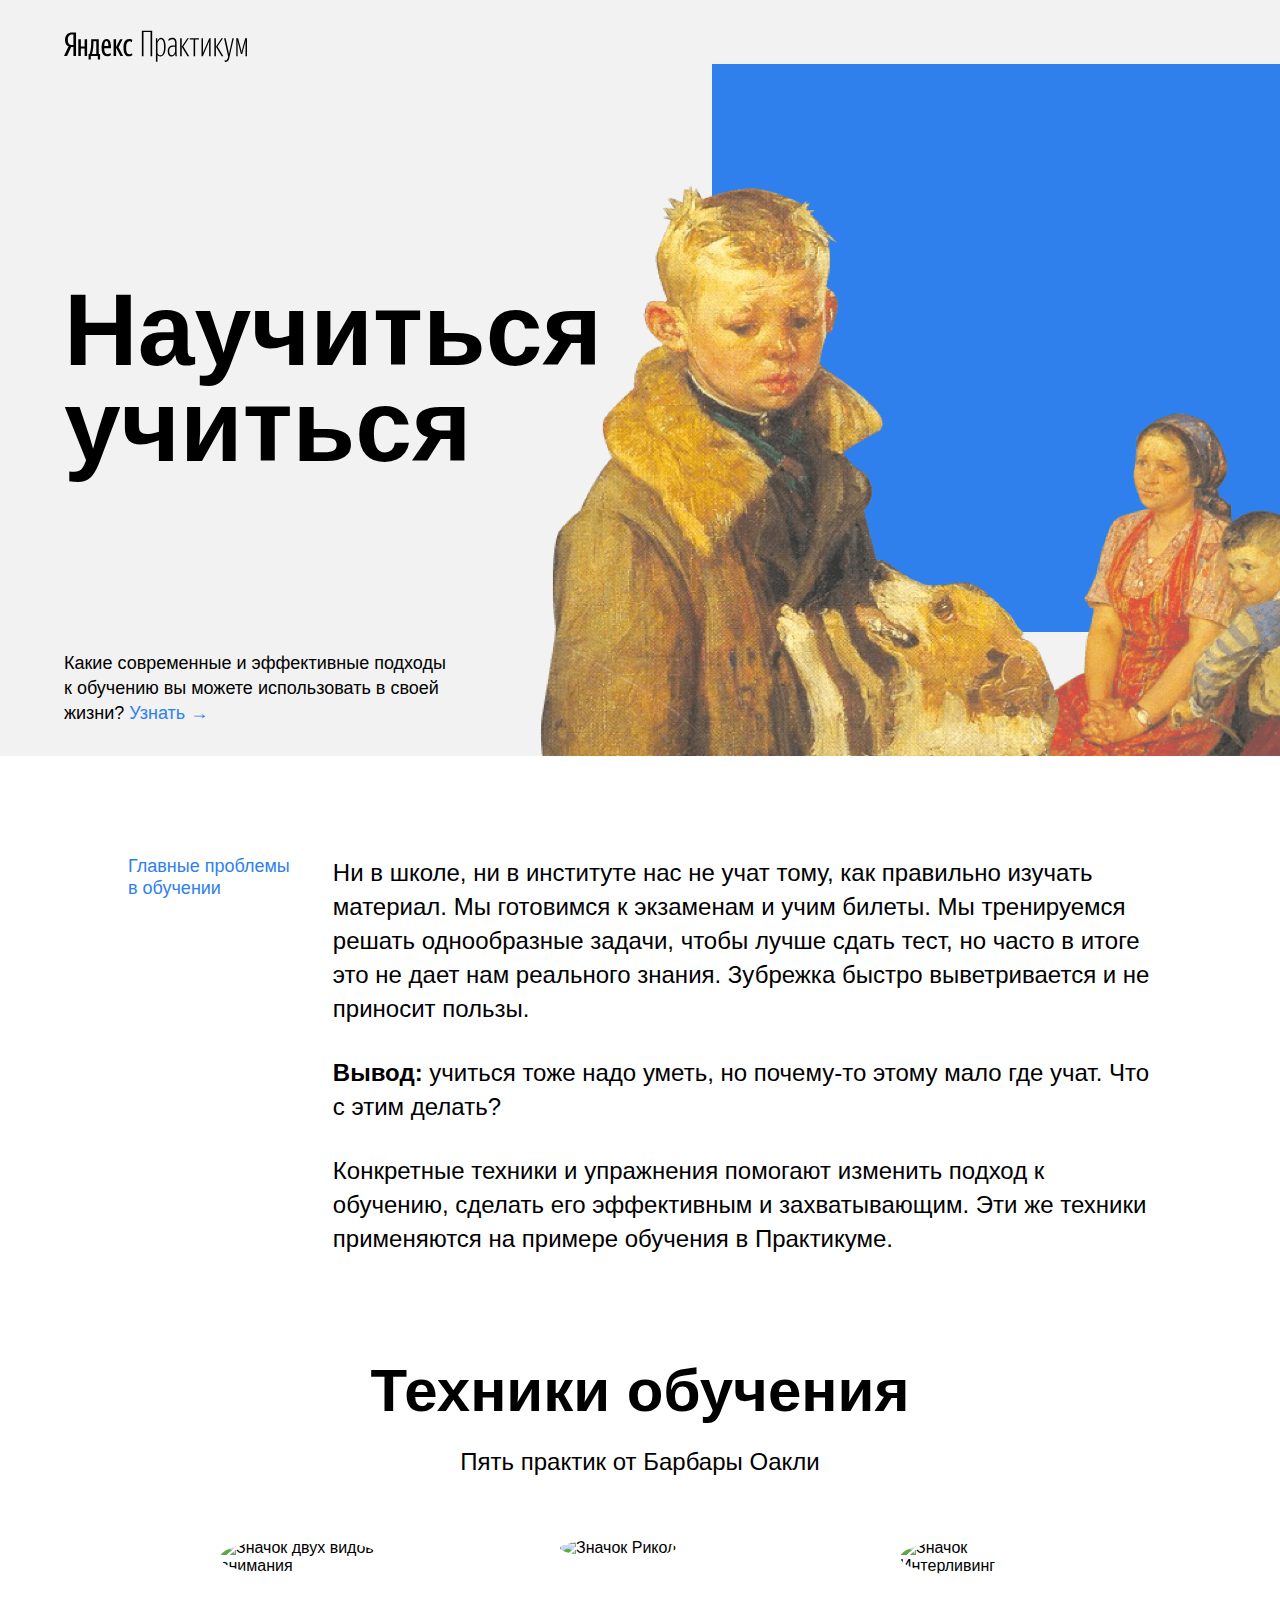
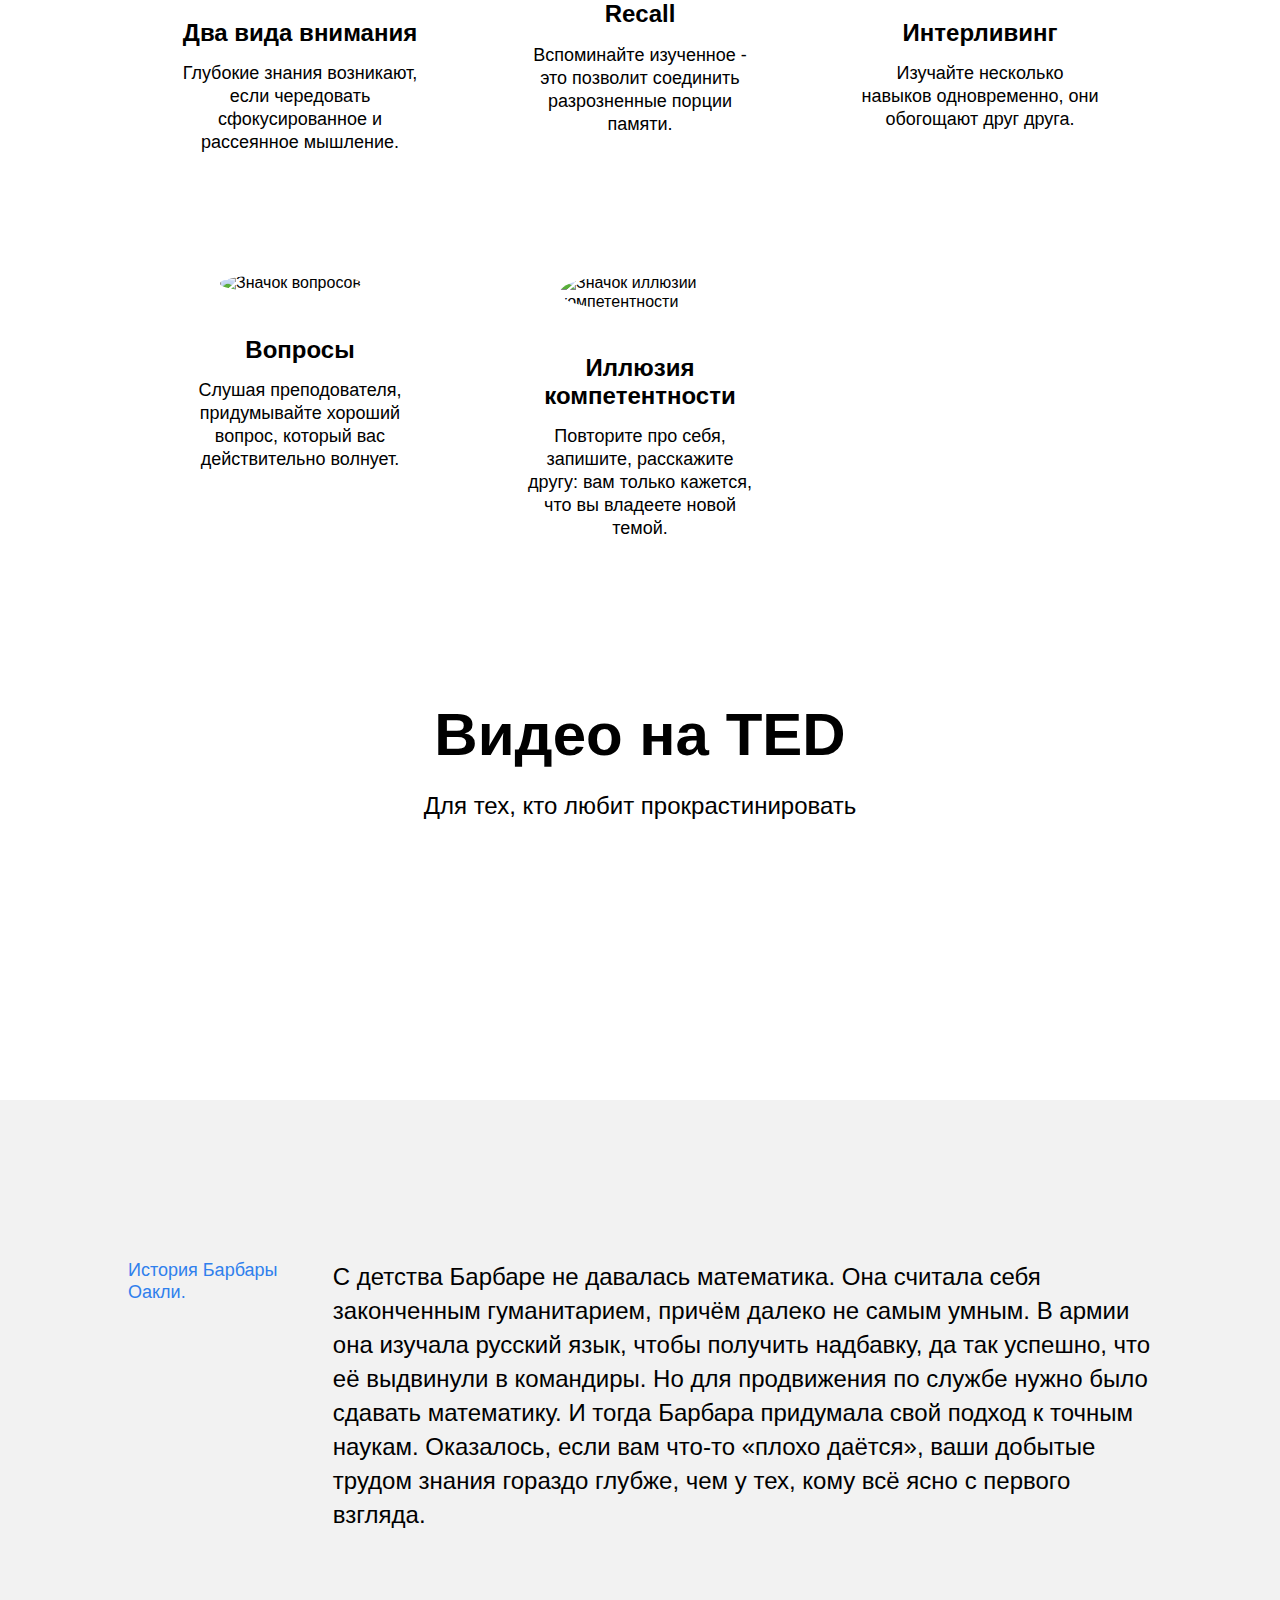
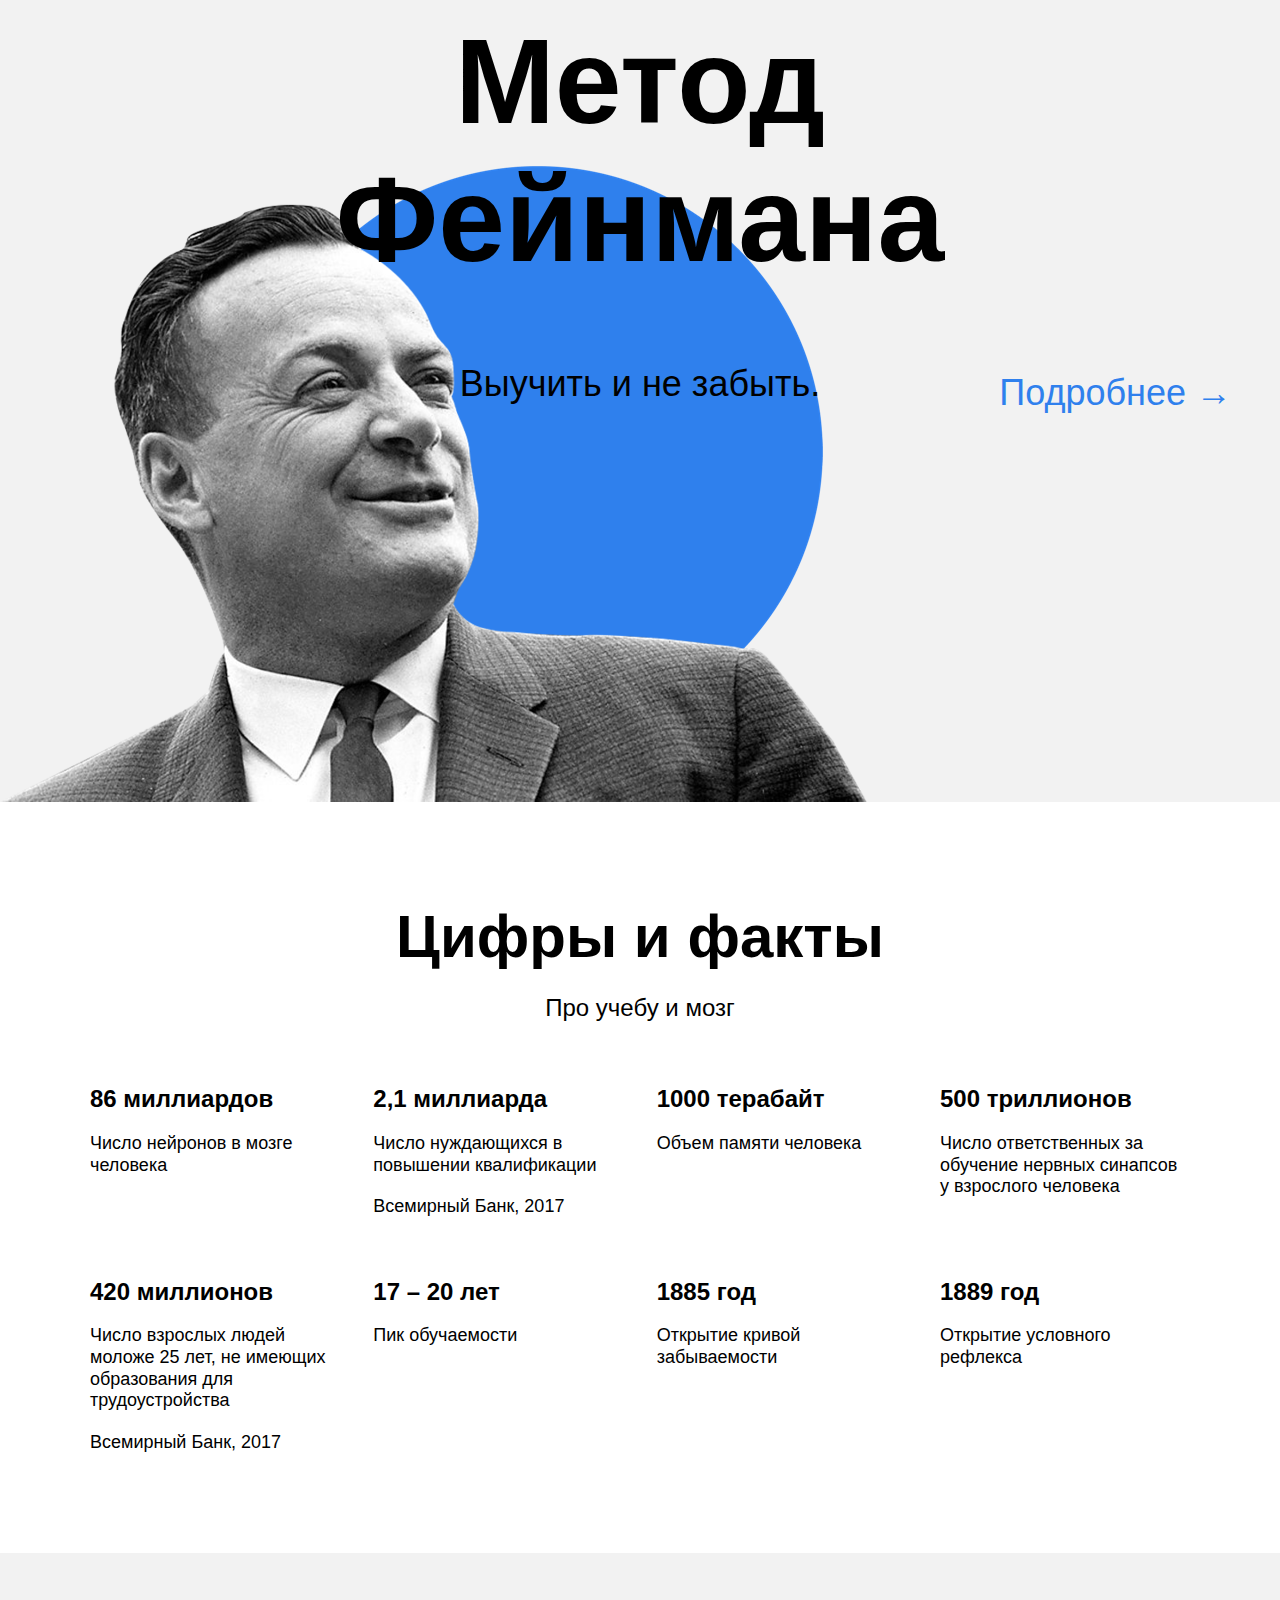
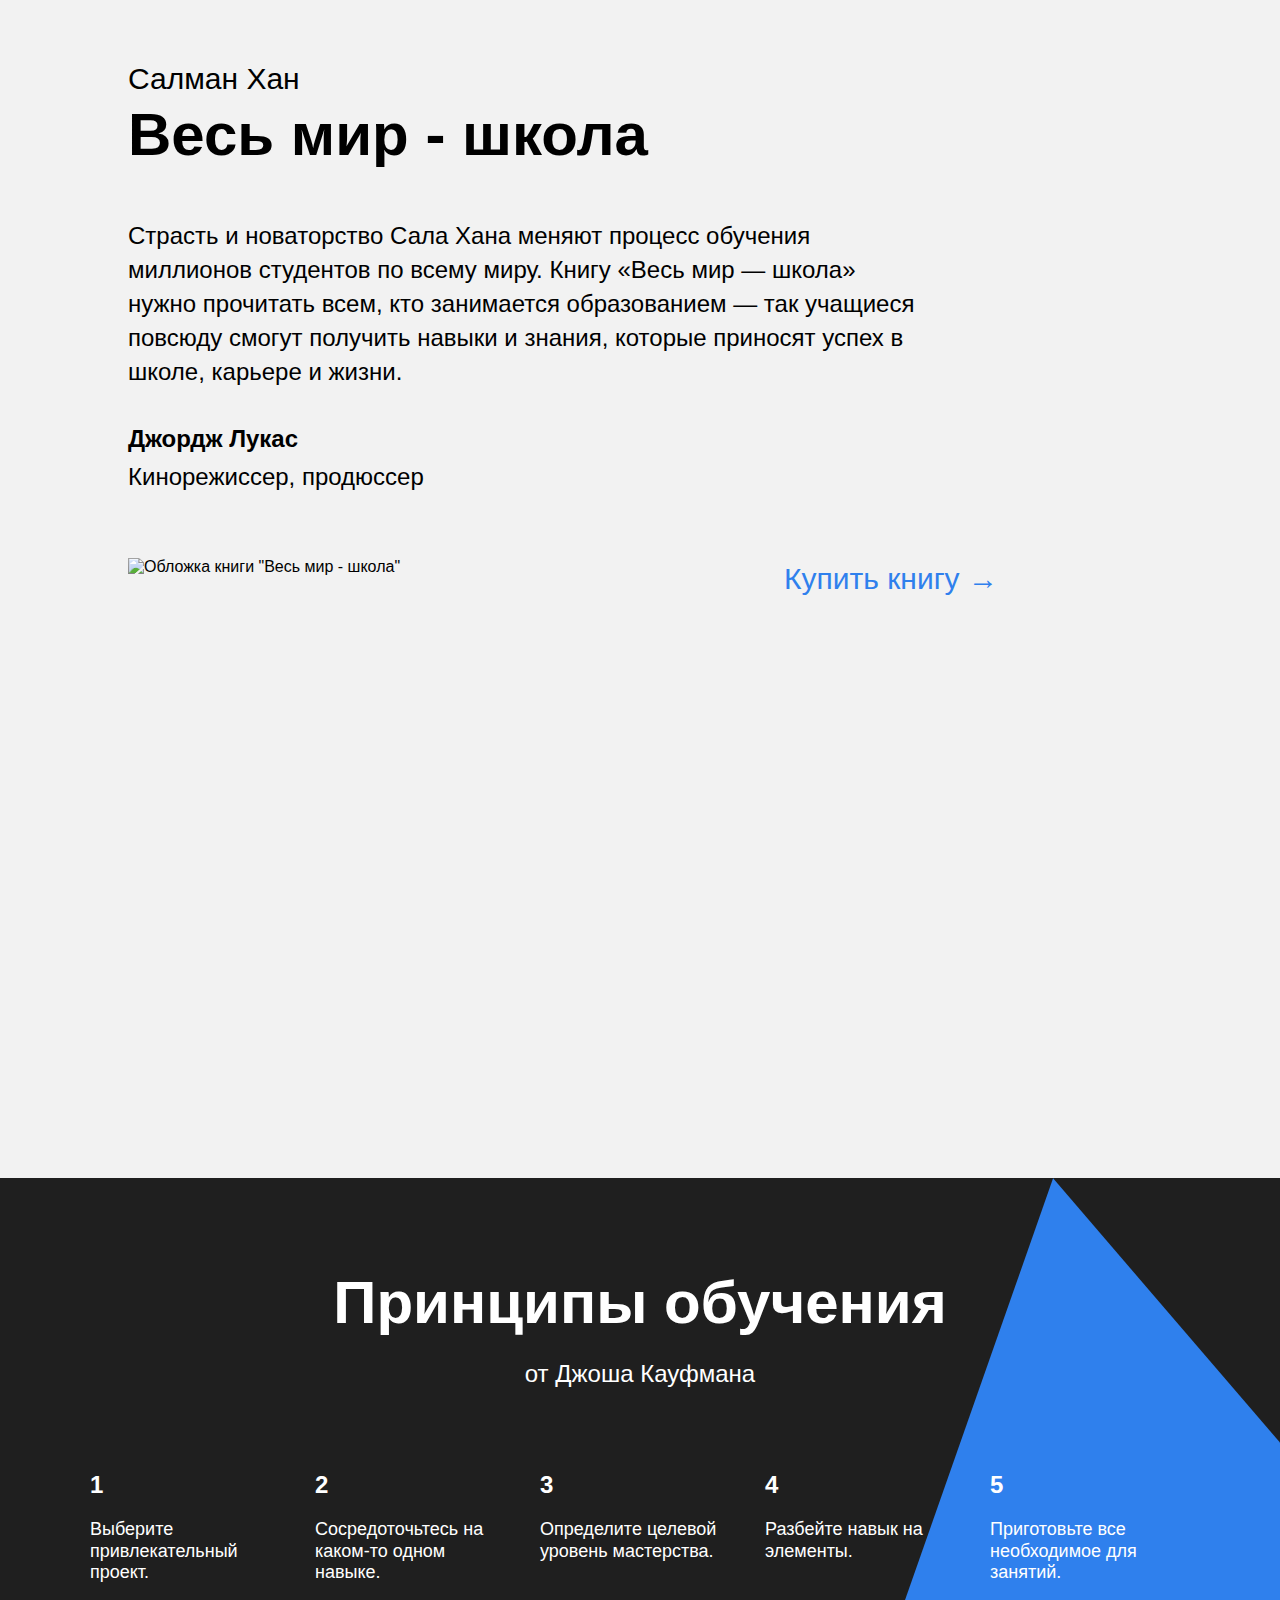
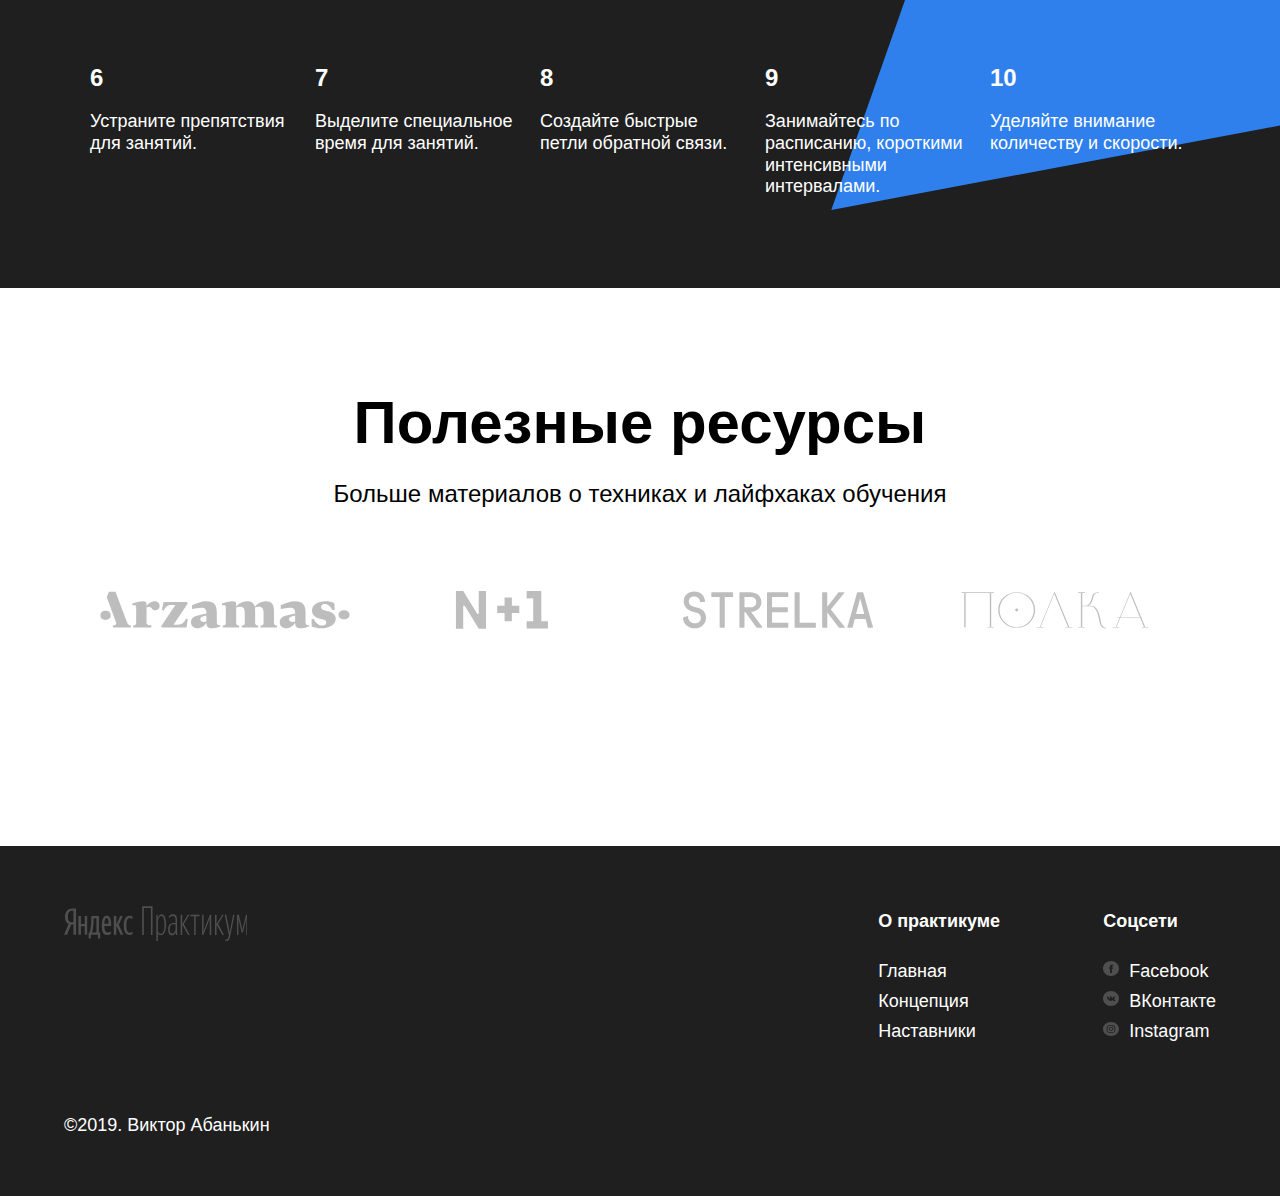
==== index.html @ b8dade81 "1st commit" ====
<!DOCTYPE html>
<html lang="ru">

<head>
  <meta charset="UTF-8">
  <meta name="viewport" content="width=device-width, initial-scale=1.0">
  <title>Научиться учиться</title>
  <link rel="stylesheet" href="./pages/index.css">
</head>

<body>
  <div class="page">
    <header class="header">
      <a class='logo logo_place_header' href='#'></a>
      <h1 class='header__title'>Научиться учиться</h1>
      <p class="header__subtitle">Какие современные и эффективные подходы к обучению вы можете использовать в своей
        жизни?
        <a href='#' class='header__link'>Узнать &rarr;</a>
      </p>
      <img src="./images/header-image.png" alt='Фрагмент картины "Опять двойка"' class='header__main-illustration'>
      <div class='header__square-pic rotation'></div>
    </header>
    <main class='content'>
      <section class='description'>
        <article class='two-columns'>
          <h2 class='two-columns__brief'>Главные проблемы в обучении</h2>
          <div class='two-columns__main-text'>
            <p class='two-columns__paragraph'>Ни в школе, ни в институте нас не учат тому, как правильно изучать
              материал. Мы готовимся к экзаменам и учим билеты. Мы тренируемся решать однообразные задачи, чтобы лучше
              сдать тест, но часто в итоге это не дает нам реального знания. Зубрежка быстро выветривается и не приносит
              пользы.</p>
            <p class='two-columns__paragraph'><span class='two-columns__span-accent'>Вывод:</span> учиться тоже надо
              уметь, но почему-то этому мало где учат. Что с этим делать?</p>
            <p class='two-columns__paragraph'>Конкретные техники и упражнения помогают изменить подход к обучению,
              сделать его эффективным и захватывающим. Эти же техники применяются на примере обучения в Практикуме.</p>
          </div>
        </article>
      </section>
      <section class='techniques'>
        <h2 class='section-title'>Техники обучения</h2>
        <p class='section-subtitle'>Пять практик от Барбары Оакли</p>
        <ul class='cards'>
          <li class='cards_item'>
            <img class='cards_image' alt='Значок двух видов внимания'
              src='../how-to-learn-extended/sprint-2-sources/images_sprint-2/cards-attention.png'>
            <h3 class='cards_title'>Два вида внимания</h3>
            <p class='cards_description'>Глубокие знания возникают, если чередовать сфокусированное и рассеянное
              мышление.</p>
          </li>
          <li class='cards_item'>
            <img class='cards_image' alt='Значок Рикол'
              src='../how-to-learn-extended/sprint-2-sources/images_sprint-2/cards-recall.png'>
            <h3 class='cards_title'>Recall</h3>
            <p class='cards_description'>Вспоминайте изученное - это позволит соединить разрозненные порции памяти.</p>
          </li>
          <li class='cards_item'>
            <img class='cards_image' alt='Значок Интерливинг'
              src='../how-to-learn-extended/sprint-2-sources/images_sprint-2/cards-interliving.png'>
            <h3 class='cards_title'>Интерливинг</h3>
            <p class='cards_description'>Изучайте несколько навыков одновременно, они обогощают друг друга.</p>
          </li>
          <li class='cards_item'>
            <img class='cards_image' alt='Значок вопросов'
              src='../how-to-learn-extended/sprint-2-sources/images_sprint-2/cards-question.png'>
            <h3 class='cards_title'>Вопросы</h3>
            <p class='cards_description'>Слушая преподователя, придумывайте хороший вопрос, который вас действительно
              волнует.</p>
          </li>
          <li class='cards_item'>
            <img class='cards_image' alt='Значок иллюзии компетентности'
              src='../how-to-learn-extended/sprint-2-sources/images_sprint-2/cards-competence.png'>
            <h3 class='cards_title'>Иллюзия компетентности</h3>
            <p class='cards_description'>Повторите про себя, запишите, расскажите другу: вам только кажется, что вы
              владеете новой темой.</p>
          </li>
        </ul>
      </section>
      <section class='video'>
        <h2 class='section-title'>Видео на TED</h2>
        <p class='section-subtitle'>Для тех, кто любит прокрастинировать</p>
        <div class='video_iframes'>
          <div class='video_iframe'>
            <iframe id="ytplayer" type="text/html" width="515" height="316"
              src="https://www.youtube.com/embed/arj7oStGLkU" frameborder="0" allowfullscreen></iframe>
          </div>
          <div class='video_iframe'>
            <iframe id="ytplayer" type="text/html" width="515" height="316"
              src="https://www.youtube.com/embed/5MgBikgcWnY" frameborder="0" allowfullscreen></iframe>
          </div>
        </div>
      </section>
      <section class='oakley'>
        <article class='two-columns'>
          <h2 class='two-columns__brief'>История Барбары Оакли.</h2>
          <div class='two-columns__main-text'>
            <p class='two-columns__paragraph'>С детства Барбаре не давалась математика. Она считала себя законченным
              гуманитарием, причём далеко не самым умным. В армии она изучала русский язык, чтобы получить надбавку, да
              так успешно, что её выдвинули в командиры. Но для продвижения по службе нужно было сдавать математику. И
              тогда Барбара придумала свой подход к точным наукам. Оказалось, если вам что-то «плохо даётся», ваши
              добытые трудом знания гораздо глубже, чем у тех, кому всё ясно с первого взгляда.</p>
          </div>
        </article>
      </section>
      <section class="feynman">
        <h2 class='feynman__title'>Метод Фейнмана</h2>
        <p class='feynman__subtitle'>Выучить и не забыть.</p>
        <a href='#' class='feynman__link'>Подробнее &rarr;</a>
        <img src="./images/feynman.png" alt='Фотография Ричарда Фейнмана' class='feynman__image'>
      </section>
      <section class="digits">
        <h2 class='section-title'>Цифры и факты</h2>
        <p class='section-subtitle'>Про учебу и мозг</p>
        <ul class='table'>
          <li class='table__cell'>
            <h3 class='table__heading'>86 миллиардов</h3>
            <p class='table__text'>Число нейронов в мозге человека</p>
          </li>
          <li class='table__cell'>
            <h3 class='table__heading'>2,1 миллиарда</h3>
            <p class='table__text'>Число нуждающихся в повышении квалификации</p>
            <p class='table__text'>Всемирный Банк, 2017</p>
          </li>
          <li class='table__cell'>
            <h3 class='table__heading'>1000 терабайт</h3>
            <p class='table__text'>Объем памяти человека</p>
          </li>
          <li class='table__cell'>
            <h3 class='table__heading'>500 триллионов</h3>
            <p class='table__text'>Число ответственных за обучение нервных синапсов у взрослого человека</p>
          </li>
          <li class='table__cell'>
            <h3 class='table__heading'>420 миллионов</h3>
            <p class='table__text'>Число взрослых людей моложе 25 лет, не имеющих образования для трудоустройства</p>
            <p class='table__text'>Всемирный Банк, 2017</p>
          </li>
          <li class='table__cell'>
            <h3 class='table__heading'>17 &ndash; 20 лет</h3>
            <p class='table__text'>Пик обучаемости</p>
          </li>
          <li class='table__cell'>
            <h3 class='table__heading'>1885 год</h3>
            <p class='table__text'>Открытие кривой забываемости</p>
          </li>
          <li class='table__cell'>
            <h3 class='table__heading'>1889 год</h3>
            <p class='table__text'>Открытие условного рефлекса</p>
          </li>
        </ul>
      </section>
      <section class='khan'>
        <div class='khan_container'>
          <p class='khan_author'>Салман Хан</p>
          <h2 class='khan_title'>Весь мир - школа</h2>
          <p class='khan_quote'>Страсть и новаторство Сала Хана меняют процесс обучения миллионов студентов по всему
            миру. Книгу «Весь мир — школа» нужно прочитать всем, кто занимается образованием — так учащиеся повсюду
            смогут получить навыки и знания, которые приносят успех в школе, карьере и жизни.</p>
          <p class='khan_quote-author'>Джордж Лукас</p>
          <p class='khan_quote-author-subline'>Кинорежиссер, продюссер</p>
          <div class='khan_book-container'>
            <img class="khan_book-pic" alt='Обложка книги "Весь мир - школа"'
              src='../how-to-learn-extended/sprint-2-sources/images_sprint-2/khan-book.jpg'>
            <a href='#' class='khan_buy-link'>Купить книгу &rarr;</a>
          </div>
        </div>
      </section>
      <section class="kaufman">
        <h2 class='section-title section-title_theme_dark'>Принципы обучения</h2>
        <p class='section-subtitle section-subtitle_theme_dark'>от Джоша Кауфмана</p>
        <ol class='table table_theme_dark'>
          <li class='table__cell table__cell_theme_dark'>
            <h3 class='table__heading table__heading_theme_dark'>1</h3>
            <p class='table__text table__text_theme_dark'>Выберите привлекательный проект.</p>
          </li>
          <li class='table__cell table__cell_theme_dark'>
            <h3 class='table__heading table__heading_theme_dark'>2</h3>
            <p class='table__text table__text_theme_dark'>Сосредоточьтесь на каком-то одном навыке.</p>
          </li>
          <li class='table__cell table__cell_theme_dark'>
            <h3 class='table__heading table__heading_theme_dark'>3</h3>
            <p class='table__text table__text_theme_dark'>Определите целевой уровень мастерства.</p>
          </li>
          <li class='table__cell table__cell_theme_dark'>
            <h3 class='table__heading table__heading_theme_dark'>4</h3>
            <p class='table__text table__text_theme_dark'>Разбейте навык на элементы.</p>
          </li>
          <li class='table__cell table__cell_theme_dark'>
            <h3 class='table__heading table__heading_theme_dark'>5</h3>
            <p class='table__text table__text_theme_dark'>Приготовьте все необходимое для занятий.</p>
          </li>
          <li class='table__cell table__cell_theme_dark'>
            <h3 class='table__heading table__heading_theme_dark'>6</h3>
            <p class='table__text table__text_theme_dark'>Устраните препятствия для занятий.</p>
          </li>
          <li class='table__cell table__cell_theme_dark'>
            <h3 class='table__heading table__heading_theme_dark'>7</h3>
            <p class='table__text table__text_theme_dark'>Выделите специальное время для занятий.</p>
          </li>
          <li class='table__cell table__cell_theme_dark'>
            <h3 class='table__heading table__heading_theme_dark'>8</h3>
            <p class='table__text table__text_theme_dark'>Создайте быстрые петли обратной связи.</p>
          </li>
          <li class='table__cell table__cell_theme_dark'>
            <h3 class='table__heading table__heading_theme_dark'>9</h3>
            <p class='table__text table__text_theme_dark'>Занимайтесь по расписанию, короткими интенсивными интервалами.
            </p>
          </li>
          <li class='table__cell table__cell_theme_dark'>
            <h3 class='table__heading table__heading_theme_dark'>10</h3>
            <p class='table__text table__text_theme_dark'>Уделяйте внимание количеству и скорости.</p>
          </li>
        </ol>
        <div class='kaufman__triangle rotation'></div>
      </section>
      <section class='resources'>
        <h2 class='section-title'>Полезные ресурсы</h2>
        <p class='section-subtitle'>Больше материалов о техниках и лайфхаках обучения</p>
        <ul class='resources_logo-zone'>
          <li class='resources_logo'><a class='resources_logo' href='#'><img class='resources_logo'
                src='./sprint-2-sources/images_sprint-2/logo/resources-arzamas.svg' alt='Логотип Арзамас'></a></li>
          <li class='resources_logo'><a class='resources_logo' href='#'><img class='resources_logo'
                src='./sprint-2-sources/images_sprint-2/logo/resources-n1.svg' alt='Логотип N+1'></a></li>
          <li class='resources_logo'><a class='resources_logo' href='#'><img class='resources_logo'
                src='./sprint-2-sources/images_sprint-2/logo/resources-strelka.svg' alt='Логотип Стрелка'></a></li>
          <li class='resources_logo'><a class='resources_logo' href='#'><img class='resources_logo'
                src='./sprint-2-sources/images_sprint-2/logo/resources-polka.svg' alt='Логотип Полка'></a></li>
        </ul>
      </section>
    </main>
    <footer class="footer">
      <div class='footer__columns'>
        <div class='footer__column footer__column_content_copyright'>
          <a href='#' class='logo logo_place_footer'></a>
          <p class='footer__author'>&#169;2019. Виктор Абанькин</p>
        </div>
        <nav class='footer__column footer__column_content_info'>
          <h4 class='footer__column-heading'>О практикуме</h4>
          <ul class='footer__column-links'>
            <li class='footer__list-item'><a class='footer__column-link' href="#">Главная</a></li>
            <li class='footer__list-item'><a class='footer__column-link' href="#">Концепция</a></li>
            <li class='footer__list-item'><a class='footer__column-link' href="#">Наставники</a></li>
          </ul>
        </nav>
        <nav class='footer__column footer__column_content_social'>
          <h4 class='footer__column-heading'>Соцсети</h4>
          <ul class='footer__column-links'>
            <li class='footer__list-item'><a href='#' class='footer__column-link'><img class='footer__social-icon'
                  src="./images/facebook_color_white.svg" alt='Логотип Фейсбук'>Facebook</a></li>
            <li class='footer__list-item'><a href='#' class='footer__column-link'><img class='footer__social-icon'
                  src="./images/vk_color_white.svg" alt='Логотип Вконтакте'>ВКонтакте</a></li>
            <li class='footer__list-item'><a href='#' class='footer__column-link'><img class='footer__social-icon'
                  src="./images/instagram_color_white.svg" alt='Логотип Инстаграм'>Instagram</a></li>
          </ul>
        </nav>
      </div>
    </footer>
  </div>
</body>

</html>
---- pages/index.css ----
@import url(../vendor/normalize.css);
@import url(../blocks/rotation/rotation.css);
@import url(../blocks/cards/cards.css);
@import url(../blocks/cards/_description/cards_description.css);
@import url(../blocks/cards/_image/cards_image.css);
@import url(../blocks/cards/_item/cards_item.css);
@import url(../blocks/cards/_title/cards_title.css);
@import url(../blocks/description/description.css);
@import url(../blocks/digits/digits.css);
@import url(../blocks/feynman/feynman.css);
@import url(../blocks/footer/footer.css);
@import url(../blocks/header/header.css);
@import url(../blocks/kaufman/kaufman.css);
@import url(../blocks/khan/khan.css);
@import url(../blocks/khan/_book-pic/khan_book-pic.css);
@import url(../blocks/khan/_author/khan_author.css);
@import url(../blocks/khan/_book-container/khan_book-container.css);
@import url(../blocks/khan/_buy-link/khan_buy-link.css);
@import url(../blocks/khan/_container/khan_container.css);
@import url(../blocks/khan/_quote-author-subline/khan_quote-author-subline.css);
@import url(../blocks/khan/_quote-author/khan_quote-author.css);
@import url(../blocks/khan/_quote/khan_quote.css);
@import url(../blocks/khan/_title/khan_title.css);
@import url(../blocks/logo/logo.css);
@import url(../blocks/logo/_place/logo_place_footer.css);
@import url(../blocks/logo/_place/logo_place_header.css);
@import url(../blocks/oakley/oakley.css);
@import url(../blocks/page/page.css);
@import url(../blocks/resources/resources.css);
@import url(../blocks/resources/_logo-zone/resources_logo-zone.css);
@import url(../blocks/resources/_logo/resources_logo.css);
@import url(../blocks/section-subtitle/section_subtitle.css);
@import url(../blocks/section-title/section-title.css);
@import url(../blocks/techniques/techniques.css);
@import url(../blocks/two-columns/two-columns.css);
@import url(../blocks/video/video.css);
@import url(../blocks/video/_iframes/video_iframes.css);
@import url(../blocks/video/_iframe/video_iframe.css);

/*a, div, section, p, ol, ul, li, h1, h2, h3, h4{
  border: 1px solid red;
}*/
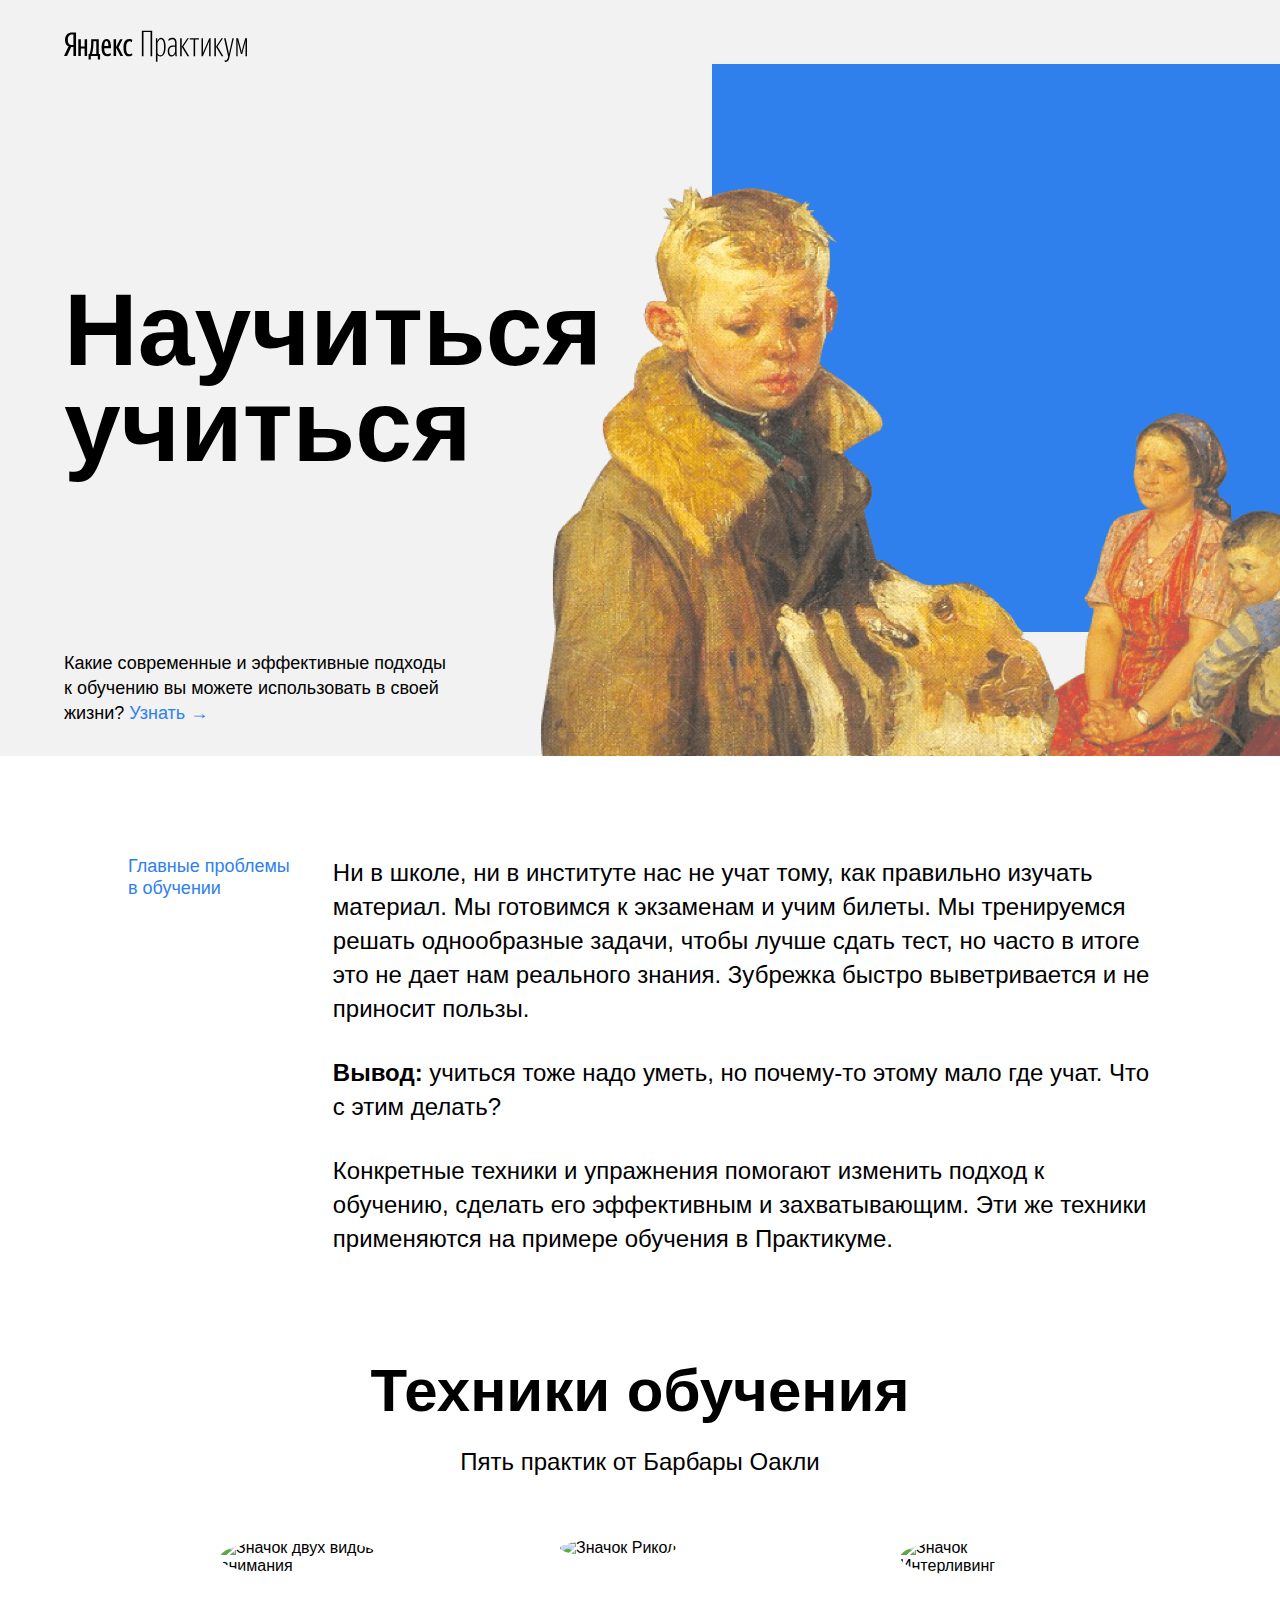
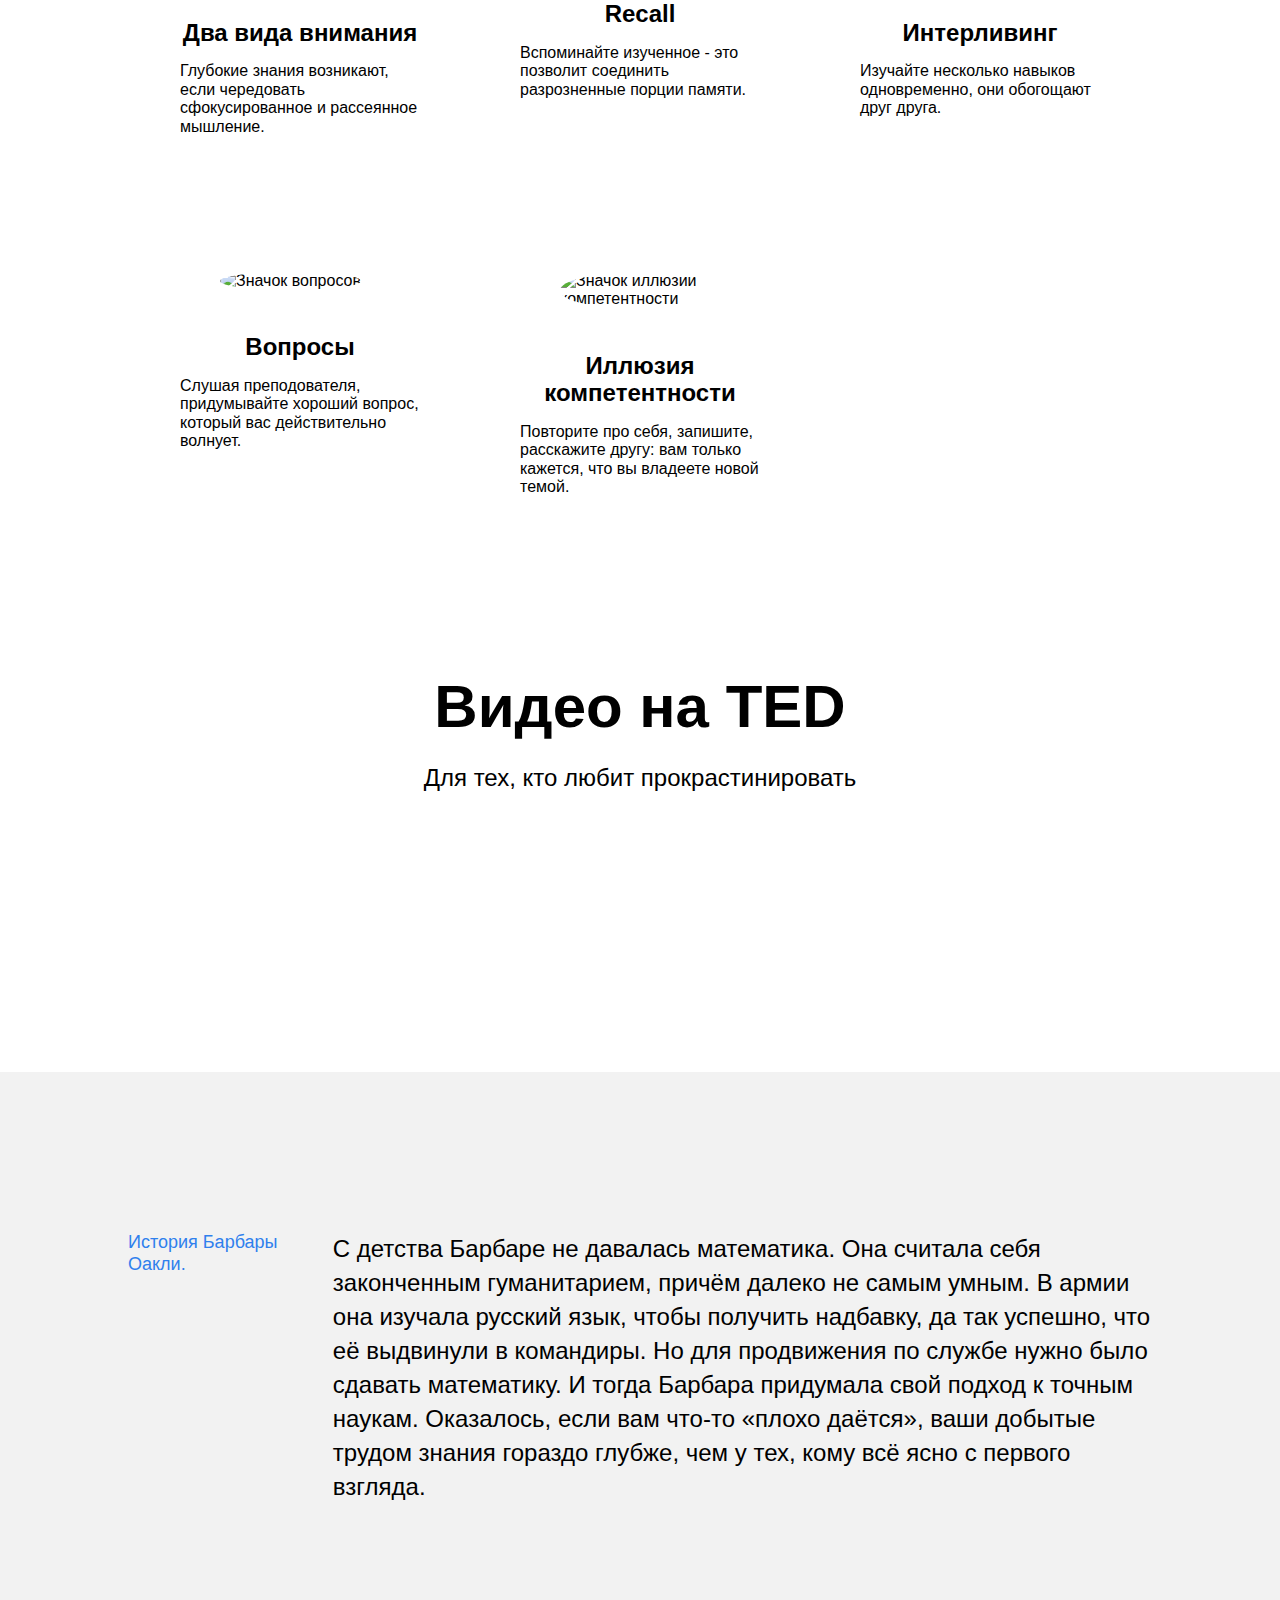
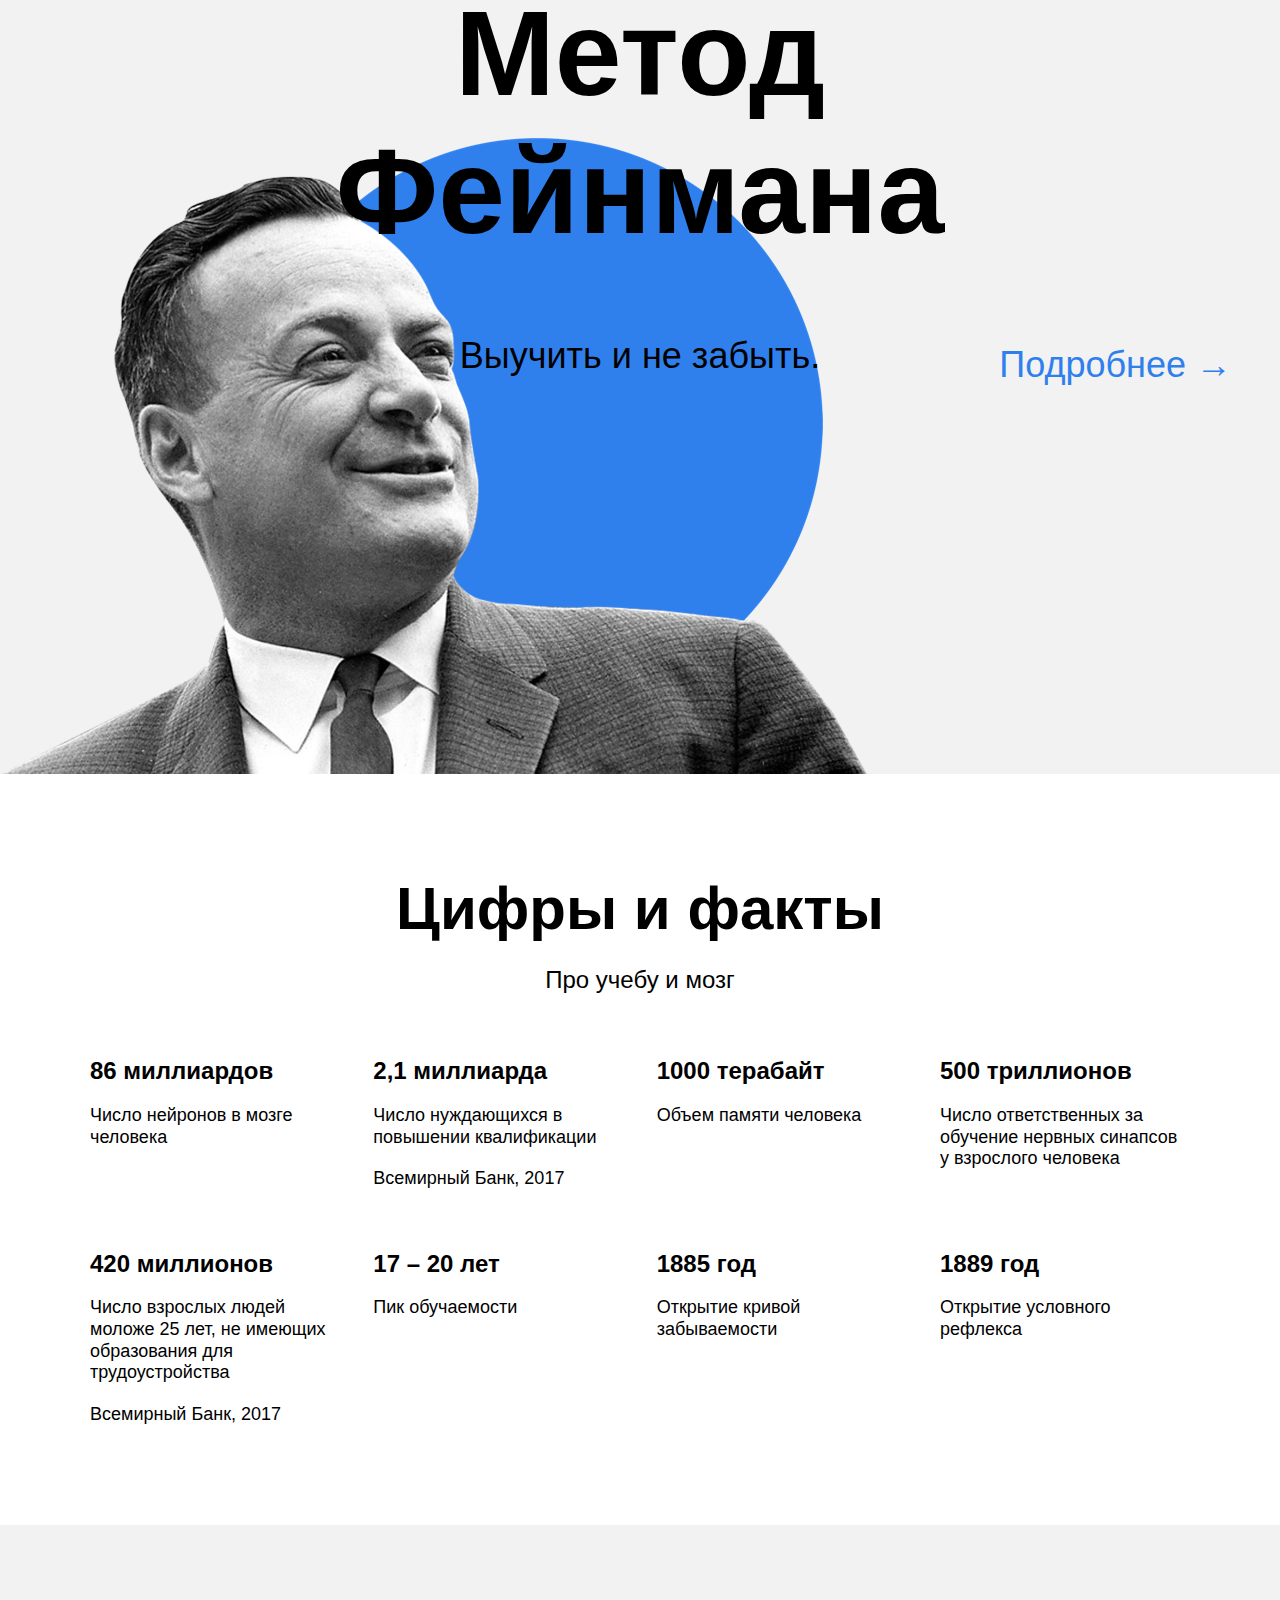
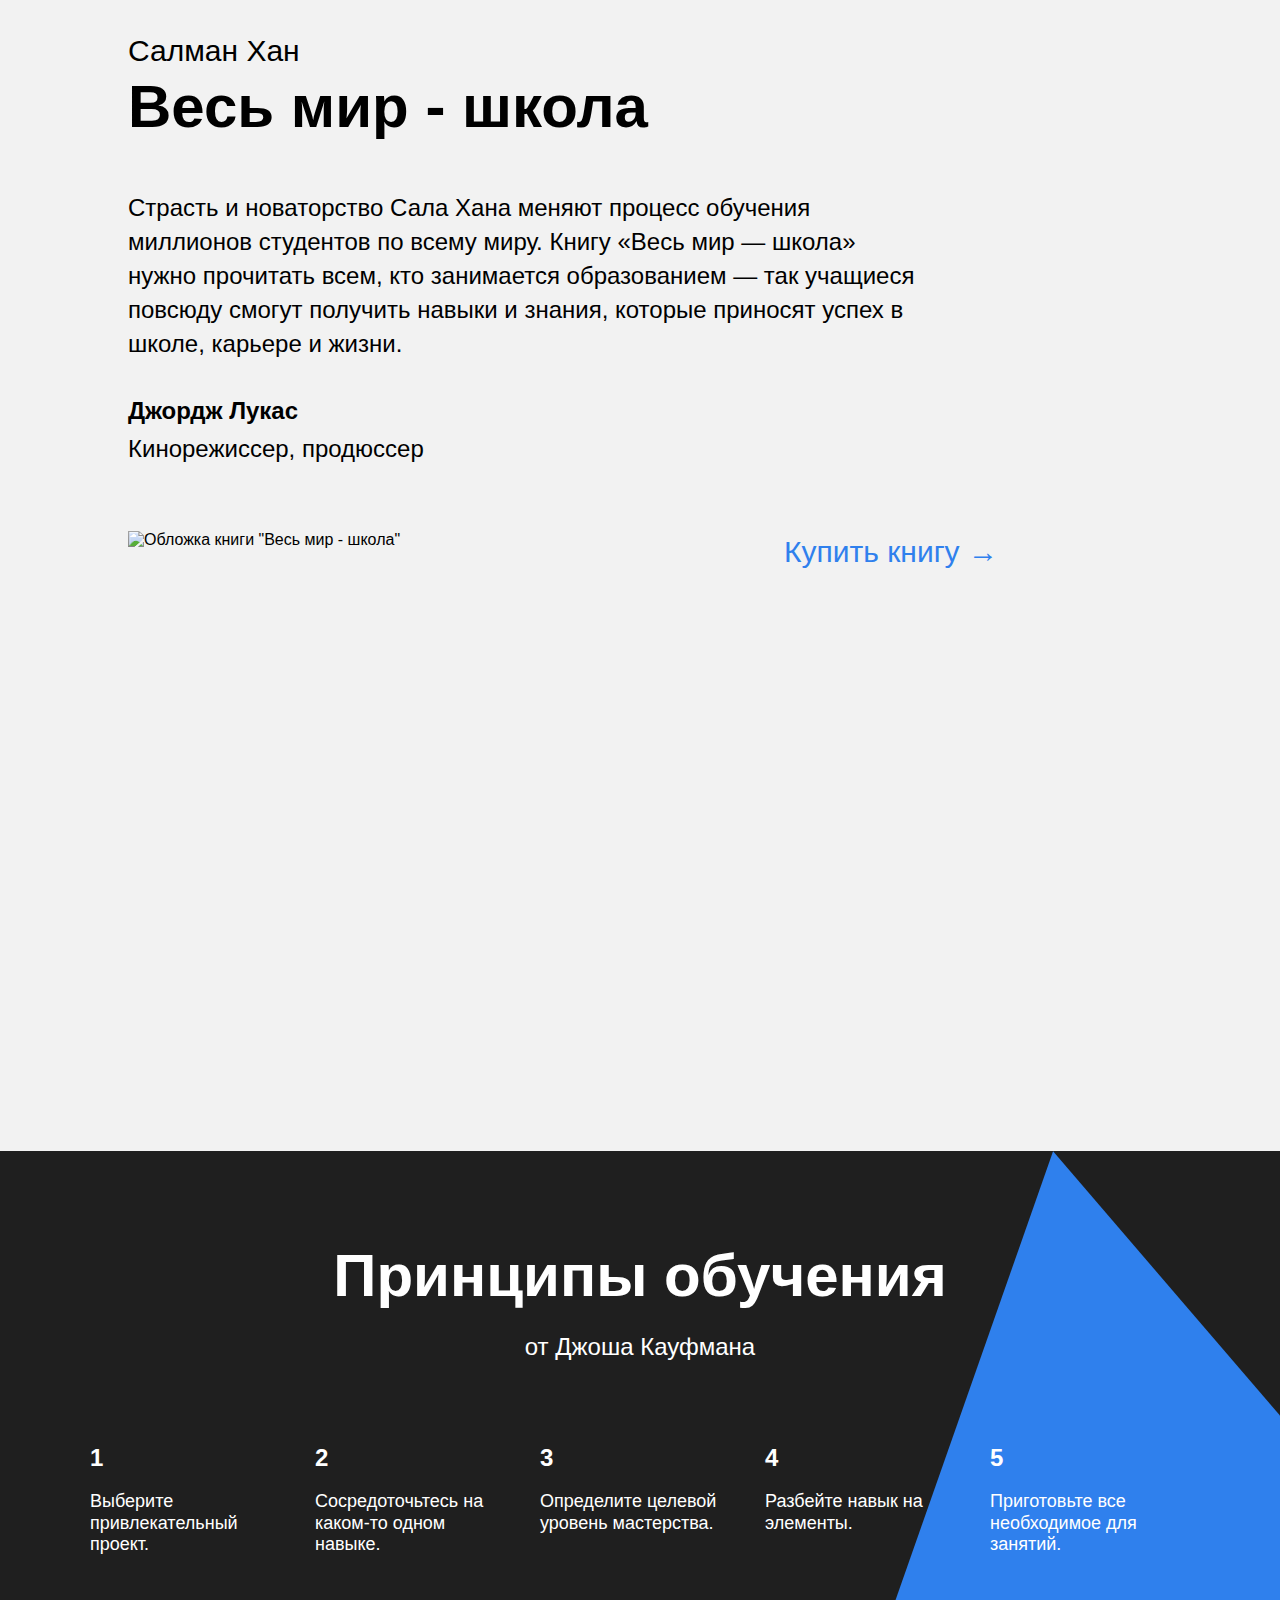
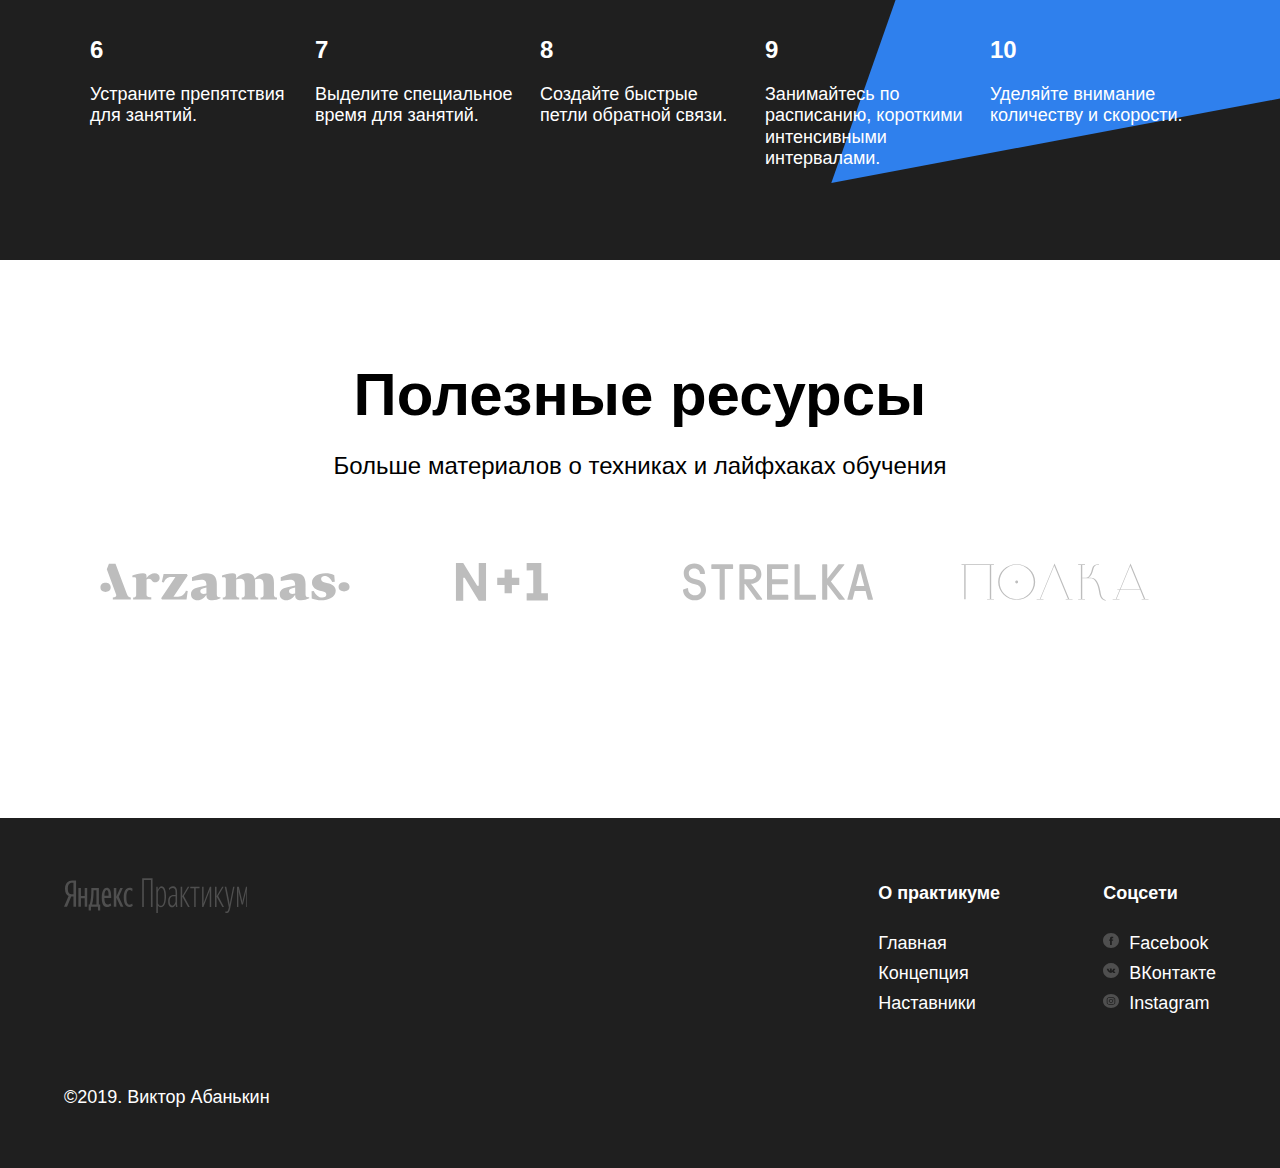
==== commit 988269c2: "1st commit" ====
--- a/index.html
+++ b/index.html
@@ -40,37 +40,37 @@
         <h2 class='section-title'>Техники обучения</h2>
         <p class='section-subtitle'>Пять практик от Барбары Оакли</p>
         <ul class='cards'>
-          <li class='cards_item'>
-            <img class='cards_image' alt='Значок двух видов внимания'
+          <li class='cards__item'>
+            <img class='cards__image' alt='Значок двух видов внимания'
               src='../how-to-learn-extended/sprint-2-sources/images_sprint-2/cards-attention.png'>
-            <h3 class='cards_title'>Два вида внимания</h3>
-            <p class='cards_description'>Глубокие знания возникают, если чередовать сфокусированное и рассеянное
+            <h3 class='cards__title'>Два вида внимания</h3>
+            <p class='cards__description'>Глубокие знания возникают, если чередовать сфокусированное и рассеянное
               мышление.</p>
           </li>
-          <li class='cards_item'>
-            <img class='cards_image' alt='Значок Рикол'
+          <li class='cards__item'>
+            <img class='cards__image' alt='Значок Рикол'
               src='../how-to-learn-extended/sprint-2-sources/images_sprint-2/cards-recall.png'>
-            <h3 class='cards_title'>Recall</h3>
-            <p class='cards_description'>Вспоминайте изученное - это позволит соединить разрозненные порции памяти.</p>
-          </li>
-          <li class='cards_item'>
-            <img class='cards_image' alt='Значок Интерливинг'
+            <h3 class='cards__title'>Recall</h3>
+            <p class='cards__description'>Вспоминайте изученное - это позволит соединить разрозненные порции памяти.</p>
+          </li>
+          <li class='cards__item'>
+            <img class='cards__image' alt='Значок Интерливинг'
               src='../how-to-learn-extended/sprint-2-sources/images_sprint-2/cards-interliving.png'>
-            <h3 class='cards_title'>Интерливинг</h3>
-            <p class='cards_description'>Изучайте несколько навыков одновременно, они обогощают друг друга.</p>
-          </li>
-          <li class='cards_item'>
-            <img class='cards_image' alt='Значок вопросов'
+            <h3 class='cards__title'>Интерливинг</h3>
+            <p class='cards__description'>Изучайте несколько навыков одновременно, они обогощают друг друга.</p>
+          </li>
+          <li class='cards__item'>
+            <img class='cards__image' alt='Значок вопросов'
               src='../how-to-learn-extended/sprint-2-sources/images_sprint-2/cards-question.png'>
-            <h3 class='cards_title'>Вопросы</h3>
-            <p class='cards_description'>Слушая преподователя, придумывайте хороший вопрос, который вас действительно
+            <h3 class='cards__title'>Вопросы</h3>
+            <p class='cards__description'>Слушая преподователя, придумывайте хороший вопрос, который вас действительно
               волнует.</p>
           </li>
-          <li class='cards_item'>
-            <img class='cards_image' alt='Значок иллюзии компетентности'
+          <li class='cards__item'>
+            <img class='cards__image' alt='Значок иллюзии компетентности'
               src='../how-to-learn-extended/sprint-2-sources/images_sprint-2/cards-competence.png'>
-            <h3 class='cards_title'>Иллюзия компетентности</h3>
-            <p class='cards_description'>Повторите про себя, запишите, расскажите другу: вам только кажется, что вы
+            <h3 class='cards__title'>Иллюзия компетентности</h3>
+            <p class='cards__description'>Повторите про себя, запишите, расскажите другу: вам только кажется, что вы
               владеете новой темой.</p>
           </li>
         </ul>
@@ -80,11 +80,11 @@
         <p class='section-subtitle'>Для тех, кто любит прокрастинировать</p>
         <div class='video_iframes'>
           <div class='video_iframe'>
-            <iframe id="ytplayer" type="text/html" width="515" height="316"
+            <iframe type="text/html" width="515" height="316"
               src="https://www.youtube.com/embed/arj7oStGLkU" frameborder="0" allowfullscreen></iframe>
           </div>
           <div class='video_iframe'>
-            <iframe id="ytplayer" type="text/html" width="515" height="316"
+            <iframe type="text/html" width="515" height="316"
               src="https://www.youtube.com/embed/5MgBikgcWnY" frameborder="0" allowfullscreen></iframe>
           </div>
         </div>
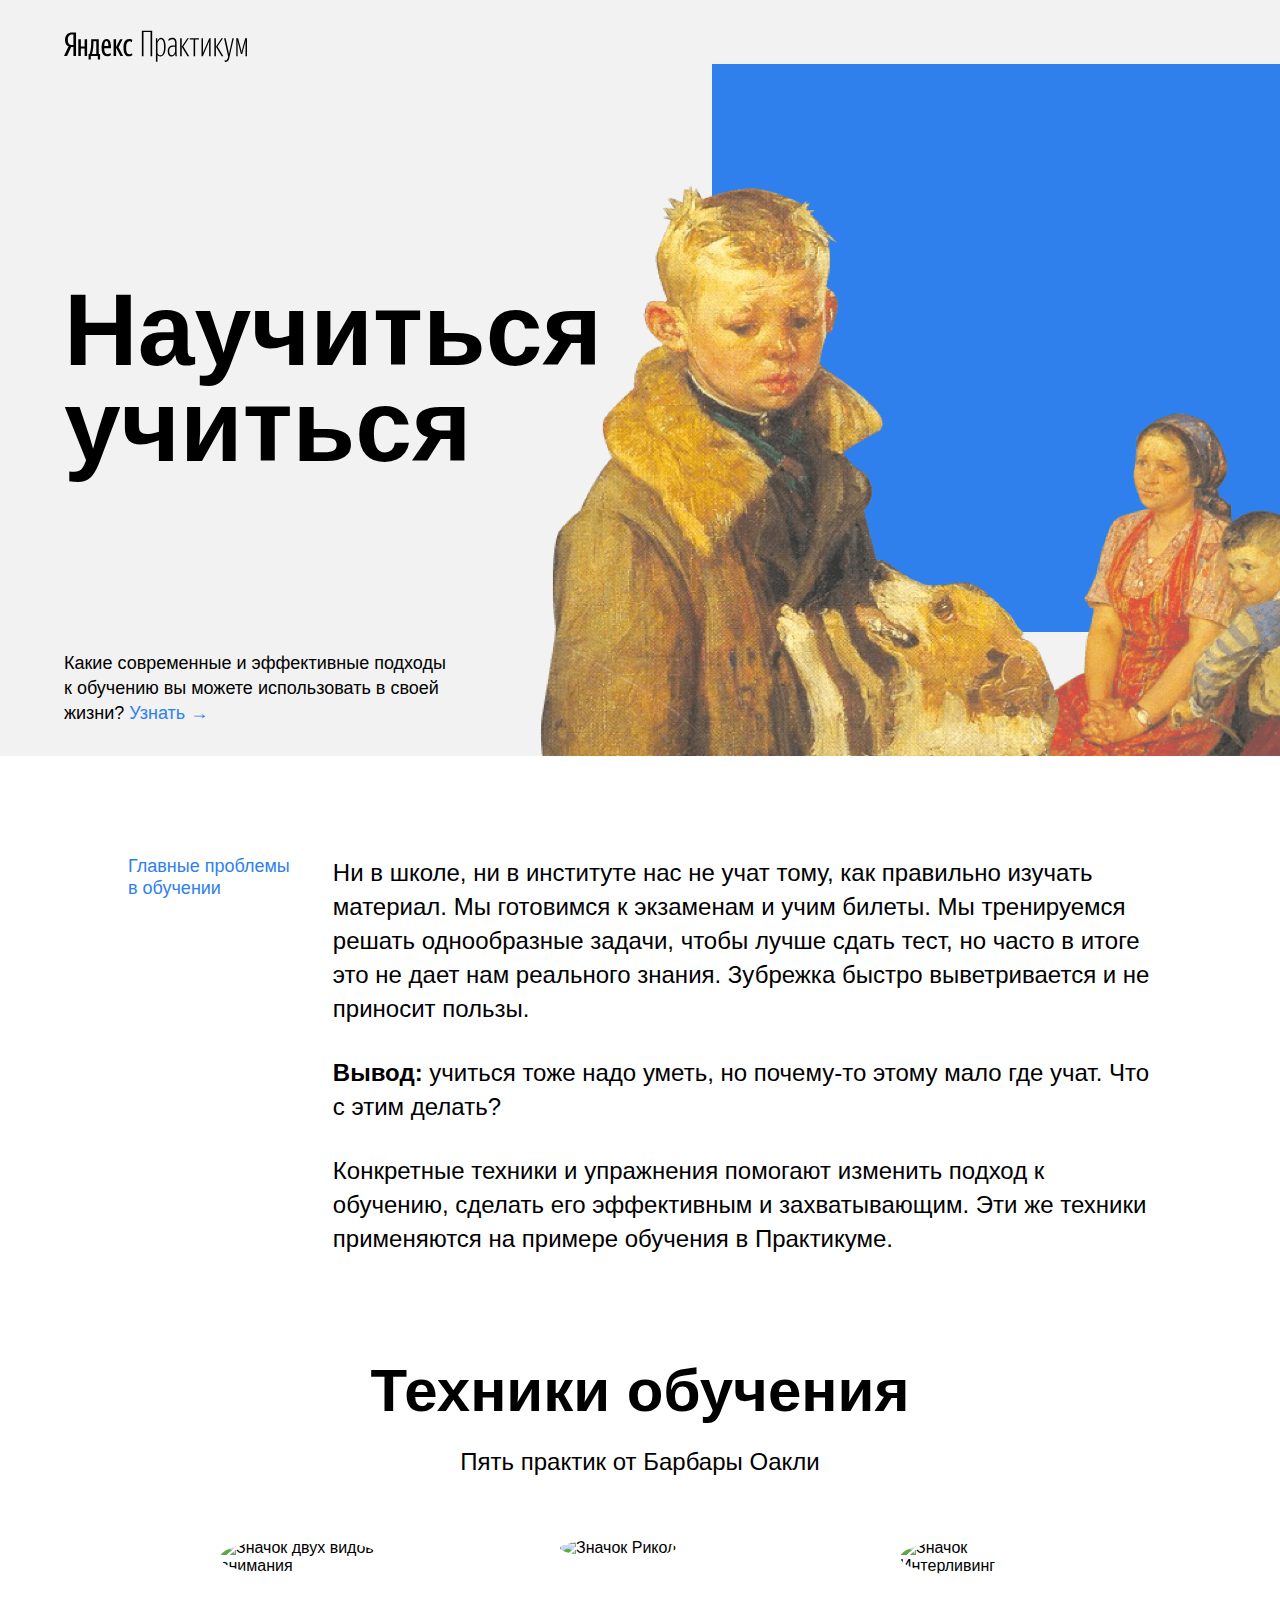
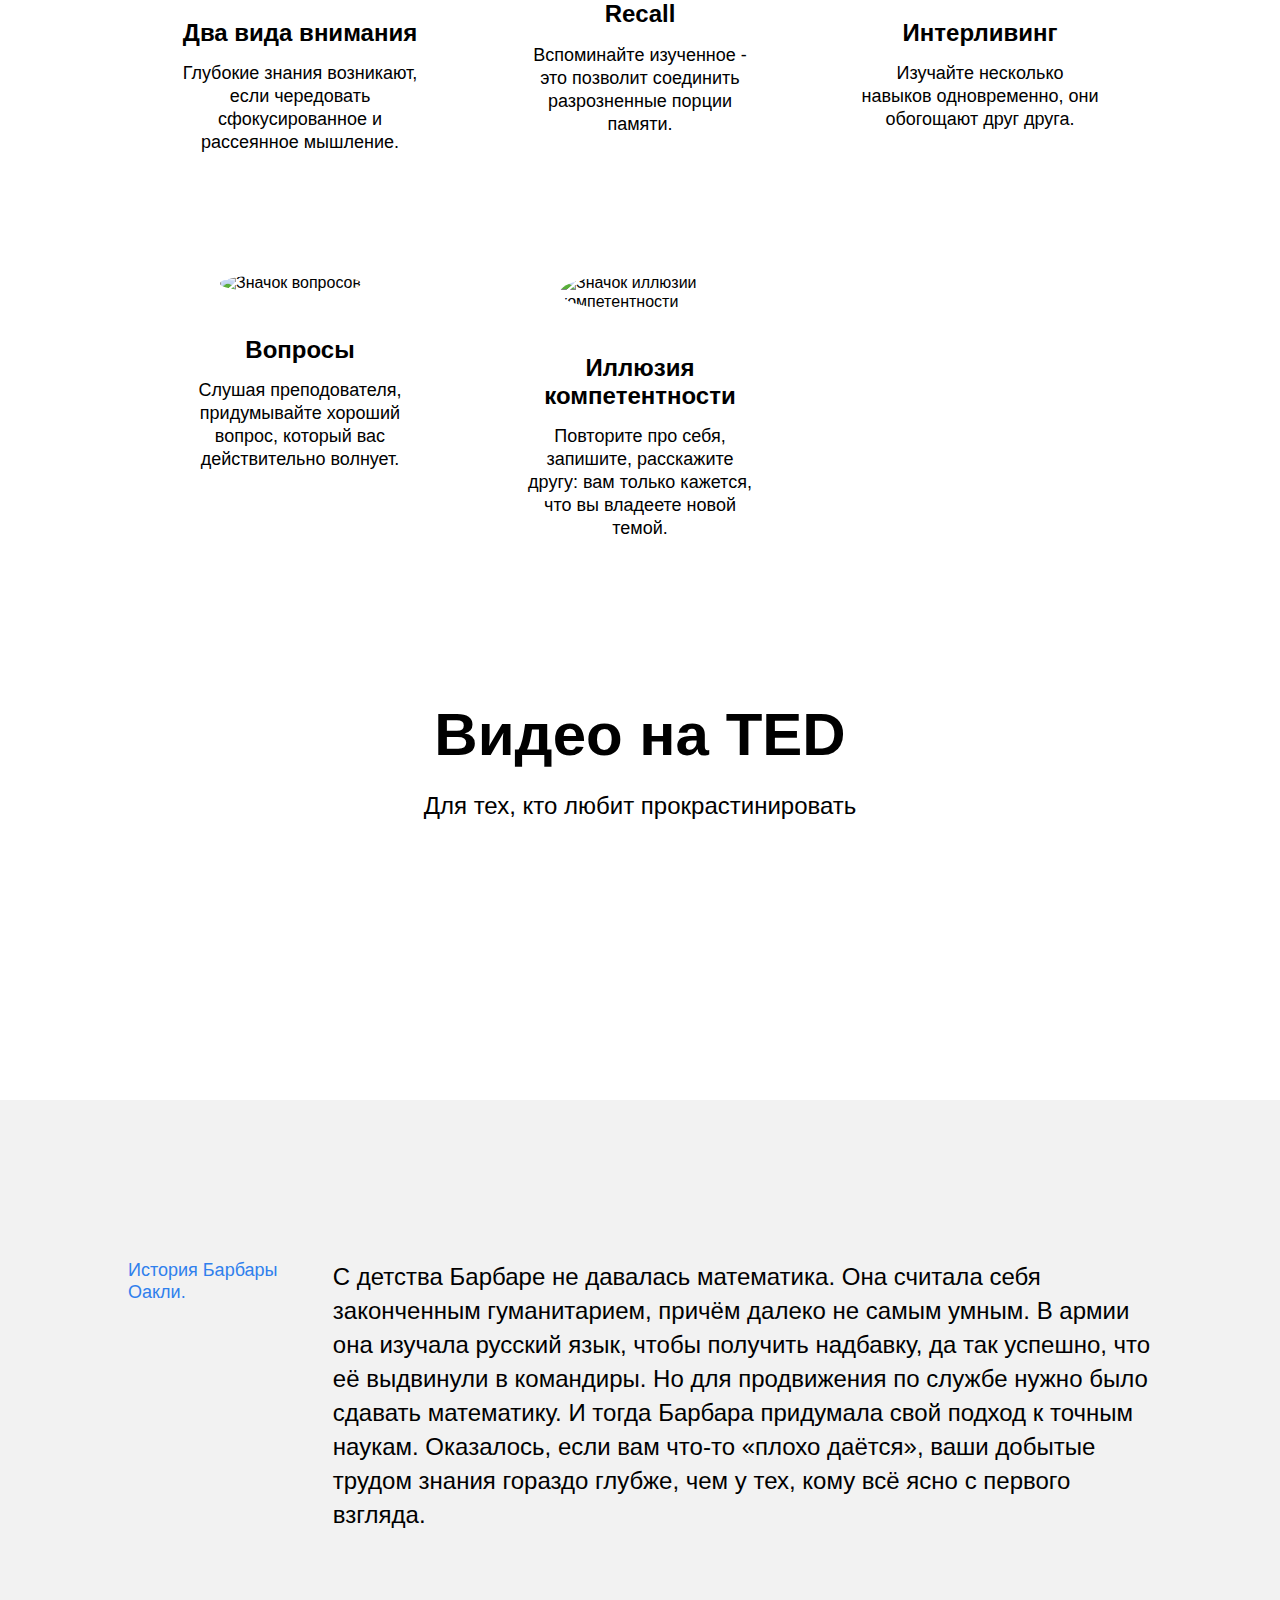
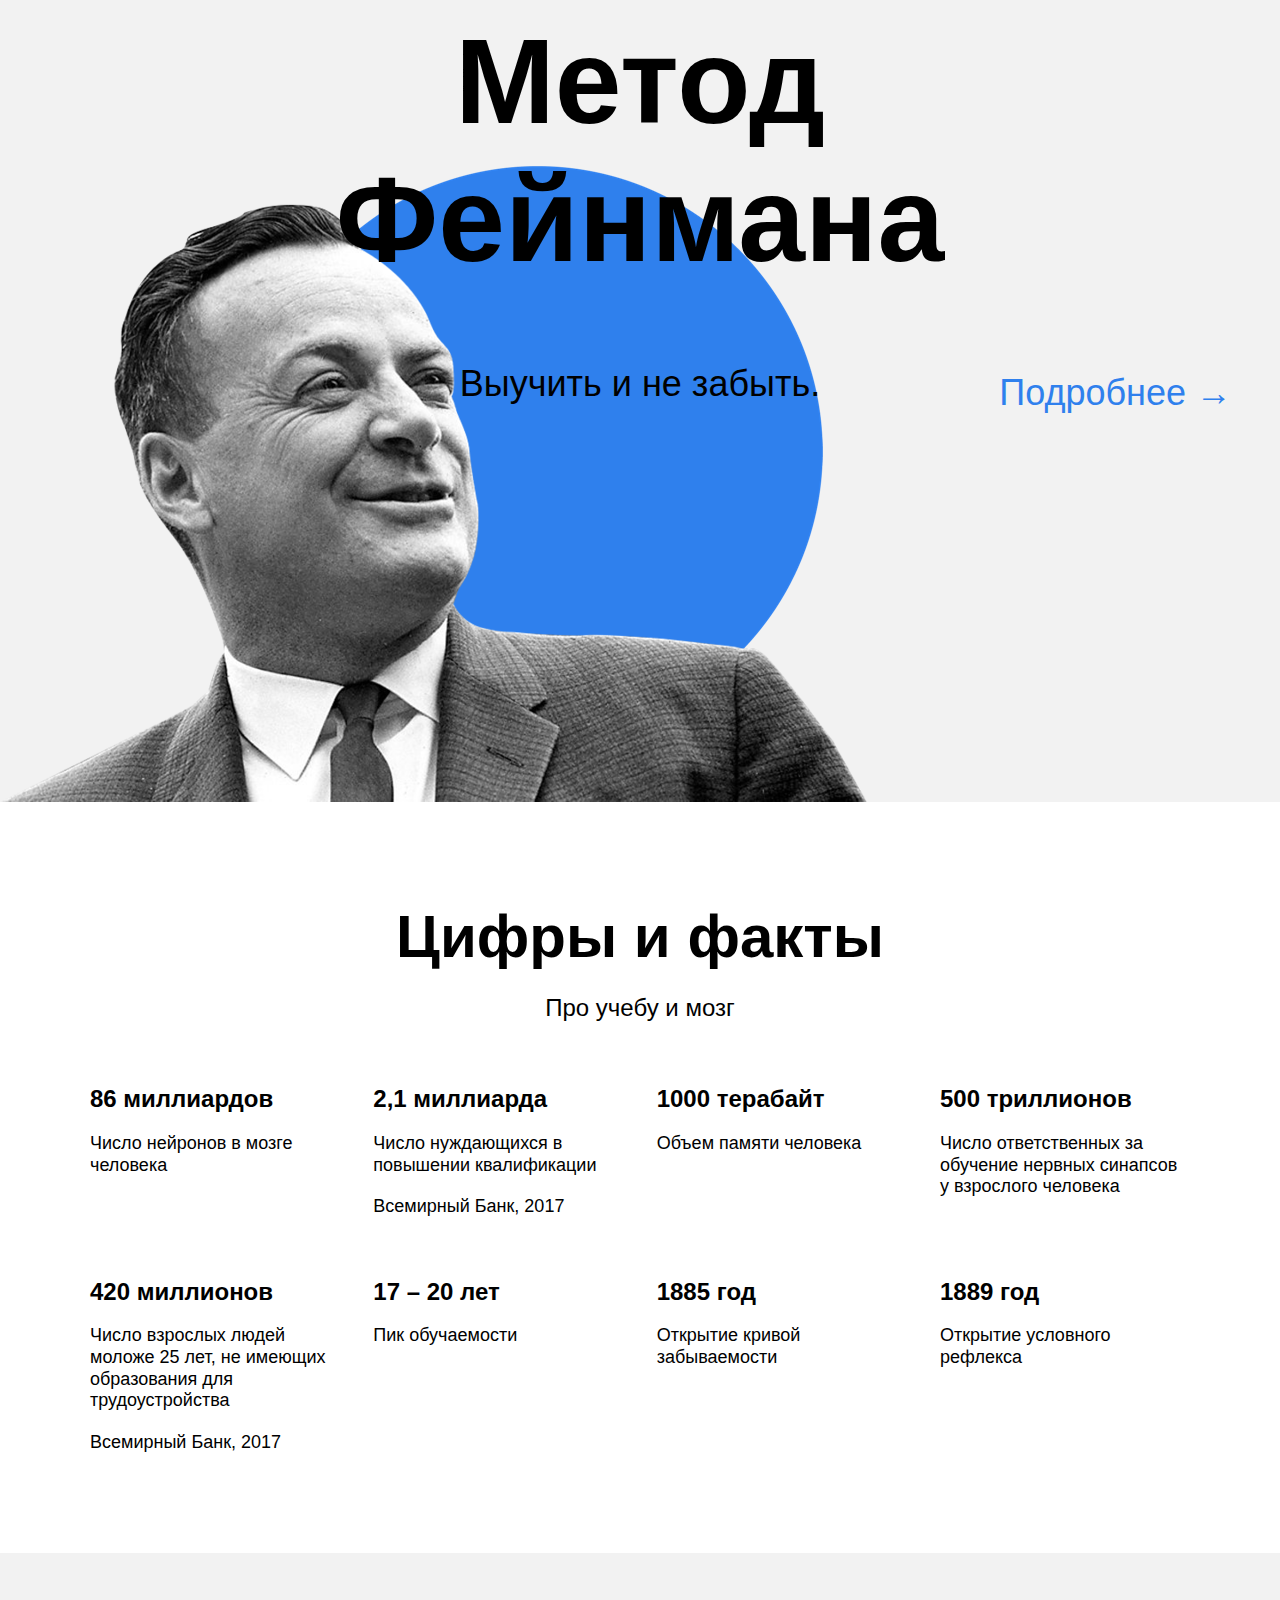
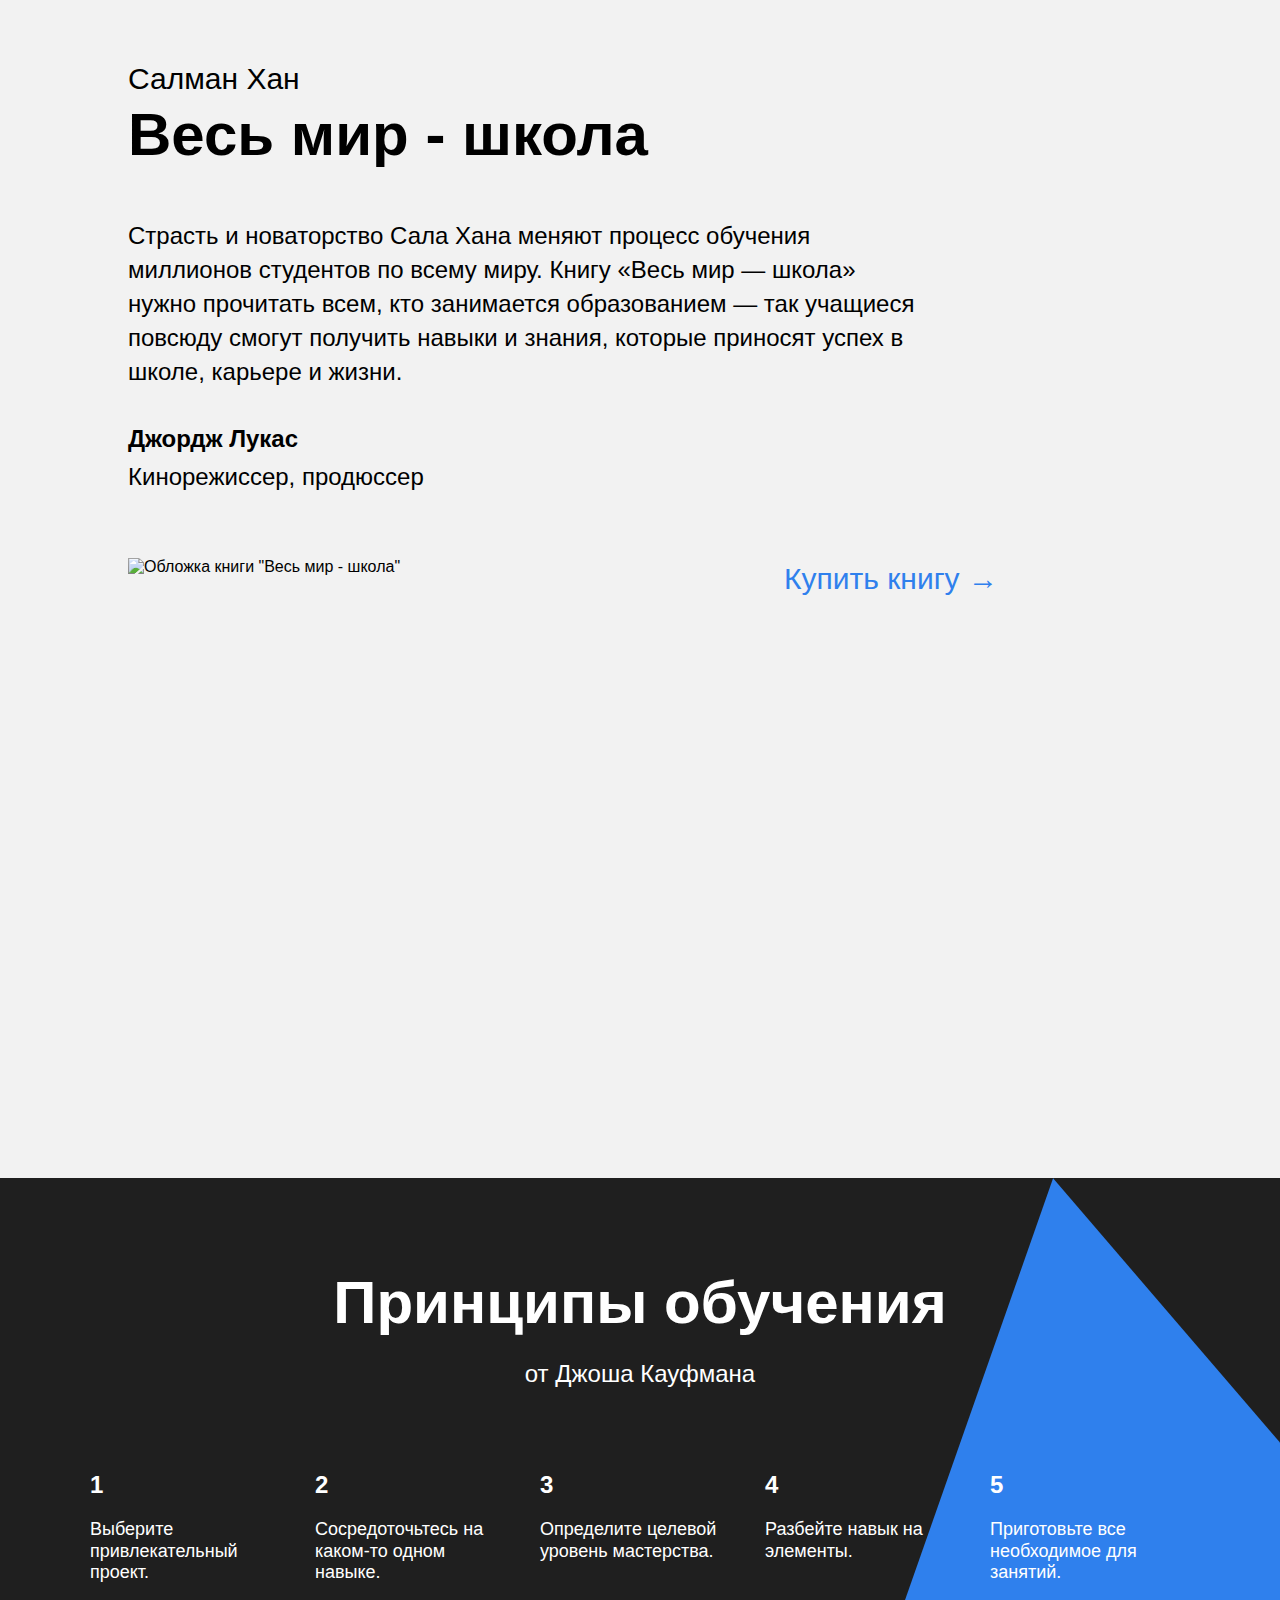
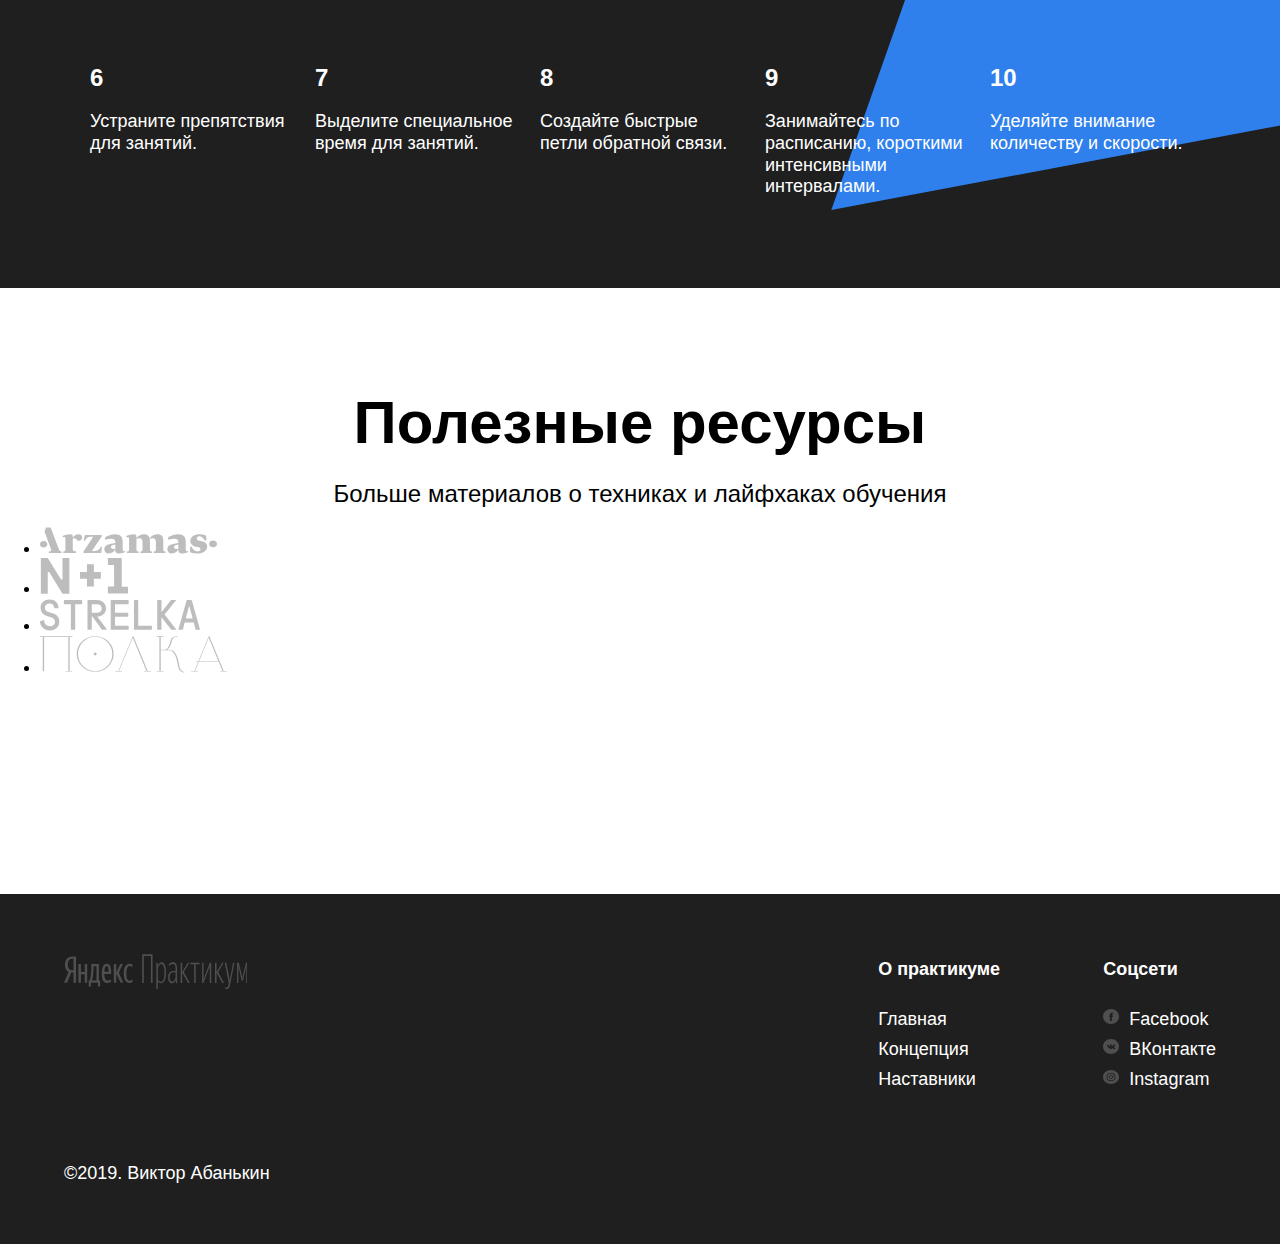
==== commit 01d5ac08: "1st commit" ====
--- a/index.html
+++ b/index.html
@@ -78,12 +78,12 @@
       <section class='video'>
         <h2 class='section-title'>Видео на TED</h2>
         <p class='section-subtitle'>Для тех, кто любит прокрастинировать</p>
-        <div class='video_iframes'>
-          <div class='video_iframe'>
+        <div class='video__iframes'>
+          <div class='video__iframe'>
             <iframe type="text/html" width="515" height="316"
               src="https://www.youtube.com/embed/arj7oStGLkU" frameborder="0" allowfullscreen></iframe>
           </div>
-          <div class='video_iframe'>
+          <div class='video__iframe'>
             <iframe type="text/html" width="515" height="316"
               src="https://www.youtube.com/embed/5MgBikgcWnY" frameborder="0" allowfullscreen></iframe>
           </div>
@@ -148,18 +148,18 @@
         </ul>
       </section>
       <section class='khan'>
-        <div class='khan_container'>
-          <p class='khan_author'>Салман Хан</p>
-          <h2 class='khan_title'>Весь мир - школа</h2>
-          <p class='khan_quote'>Страсть и новаторство Сала Хана меняют процесс обучения миллионов студентов по всему
+        <div class='khan__container'>
+          <p class='khan__author'>Салман Хан</p>
+          <h2 class='khan__title'>Весь мир - школа</h2>
+          <p class='khan__quote'>Страсть и новаторство Сала Хана меняют процесс обучения миллионов студентов по всему
             миру. Книгу «Весь мир — школа» нужно прочитать всем, кто занимается образованием — так учащиеся повсюду
             смогут получить навыки и знания, которые приносят успех в школе, карьере и жизни.</p>
-          <p class='khan_quote-author'>Джордж Лукас</p>
-          <p class='khan_quote-author-subline'>Кинорежиссер, продюссер</p>
-          <div class='khan_book-container'>
-            <img class="khan_book-pic" alt='Обложка книги "Весь мир - школа"'
+          <p class='khan__quote-author'>Джордж Лукас</p>
+          <p class='khan__quote-author-subline'>Кинорежиссер, продюссер</p>
+          <div class='khan__book-container'>
+            <img class="khan__book-pic" alt='Обложка книги "Весь мир - школа"'
               src='../how-to-learn-extended/sprint-2-sources/images_sprint-2/khan-book.jpg'>
-            <a href='#' class='khan_buy-link'>Купить книгу &rarr;</a>
+            <a href='#' class='khan__buy-link'>Купить книгу &rarr;</a>
           </div>
         </div>
       </section>
@@ -214,14 +214,14 @@
       <section class='resources'>
         <h2 class='section-title'>Полезные ресурсы</h2>
         <p class='section-subtitle'>Больше материалов о техниках и лайфхаках обучения</p>
-        <ul class='resources_logo-zone'>
-          <li class='resources_logo'><a class='resources_logo' href='#'><img class='resources_logo'
+        <ul class='resources__logo-zone'>
+          <li class='resources__logo'><a class='resources__logo' href='#'><img class='resources__logo'
                 src='./sprint-2-sources/images_sprint-2/logo/resources-arzamas.svg' alt='Логотип Арзамас'></a></li>
-          <li class='resources_logo'><a class='resources_logo' href='#'><img class='resources_logo'
+          <li class='resources__logo'><a class='resources__logo' href='#'><img class='resources__logo'
                 src='./sprint-2-sources/images_sprint-2/logo/resources-n1.svg' alt='Логотип N+1'></a></li>
-          <li class='resources_logo'><a class='resources_logo' href='#'><img class='resources_logo'
+          <li class='resources__logo'><a class='resources__logo' href='#'><img class='resources__logo'
                 src='./sprint-2-sources/images_sprint-2/logo/resources-strelka.svg' alt='Логотип Стрелка'></a></li>
-          <li class='resources_logo'><a class='resources_logo' href='#'><img class='resources_logo'
+          <li class='resources__logo'><a class='resources__logo' href='#'><img class='resources__logo'
                 src='./sprint-2-sources/images_sprint-2/logo/resources-polka.svg' alt='Логотип Полка'></a></li>
         </ul>
       </section>
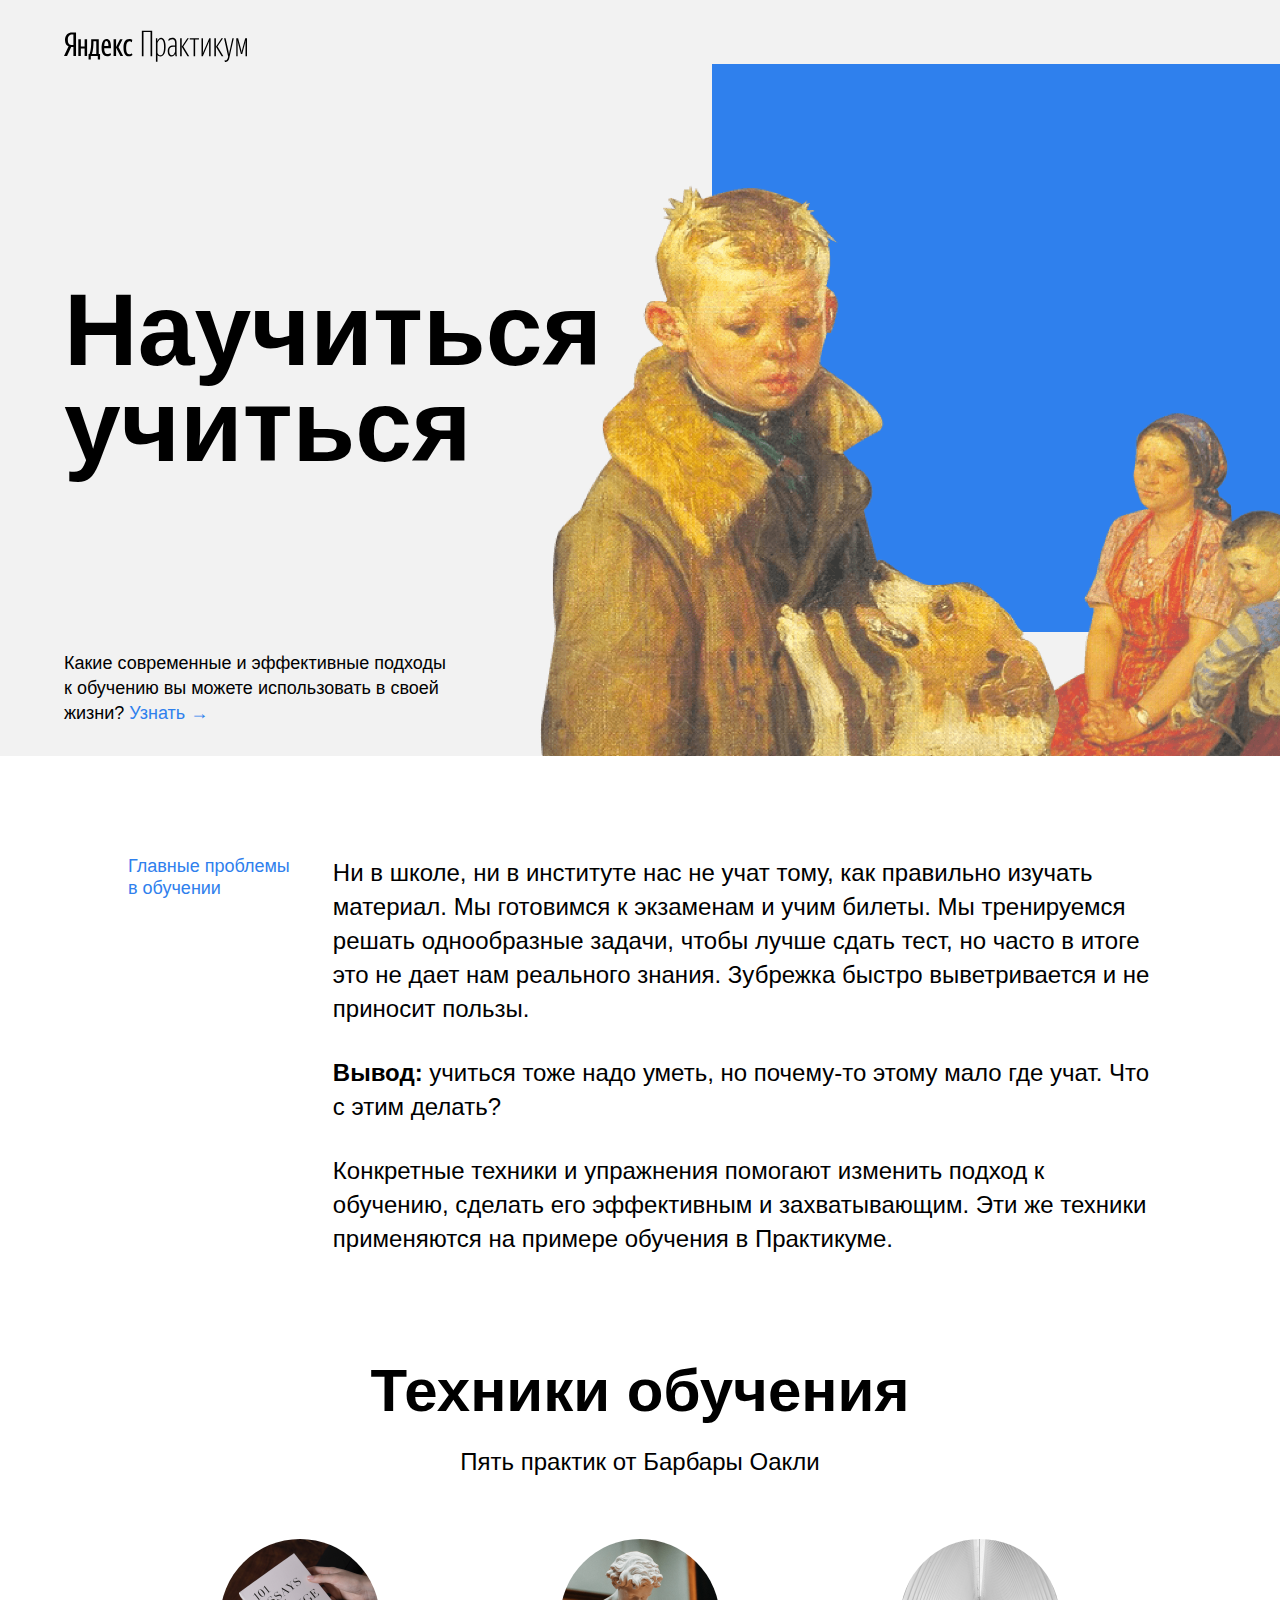
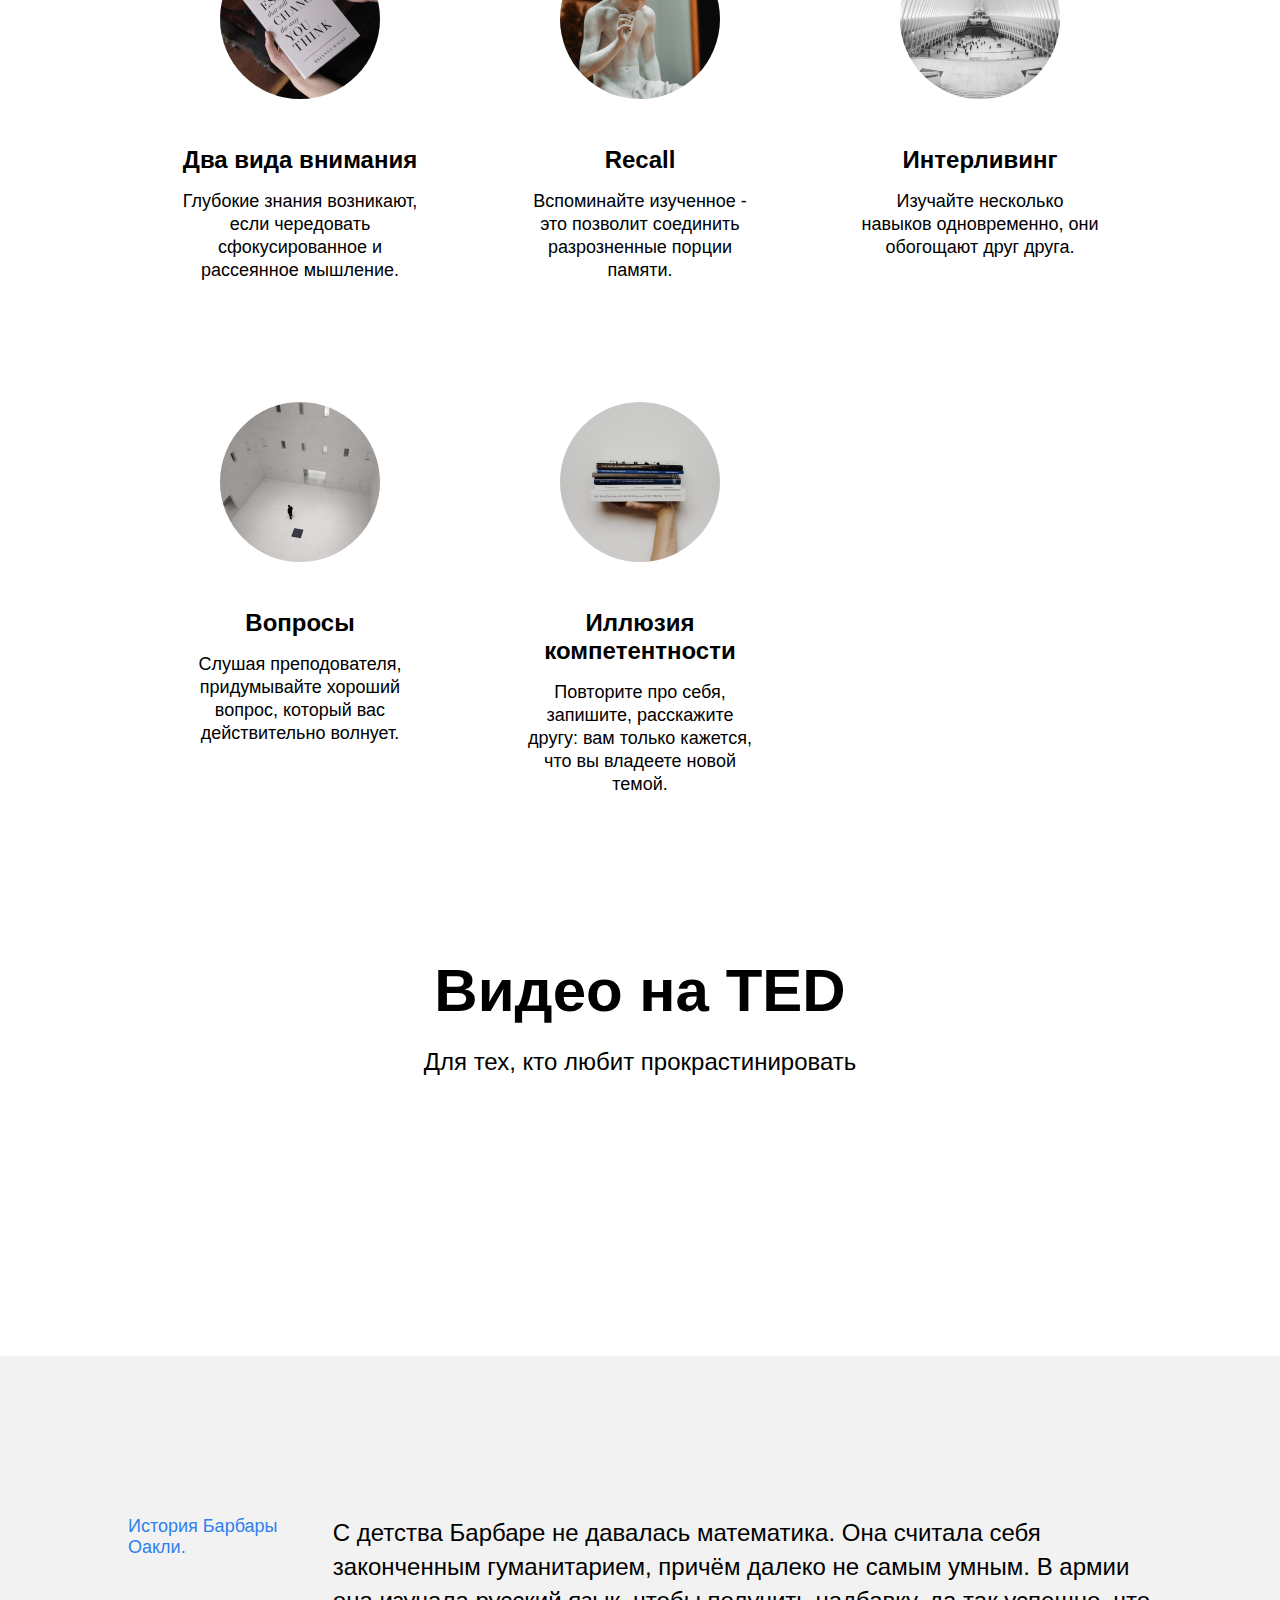
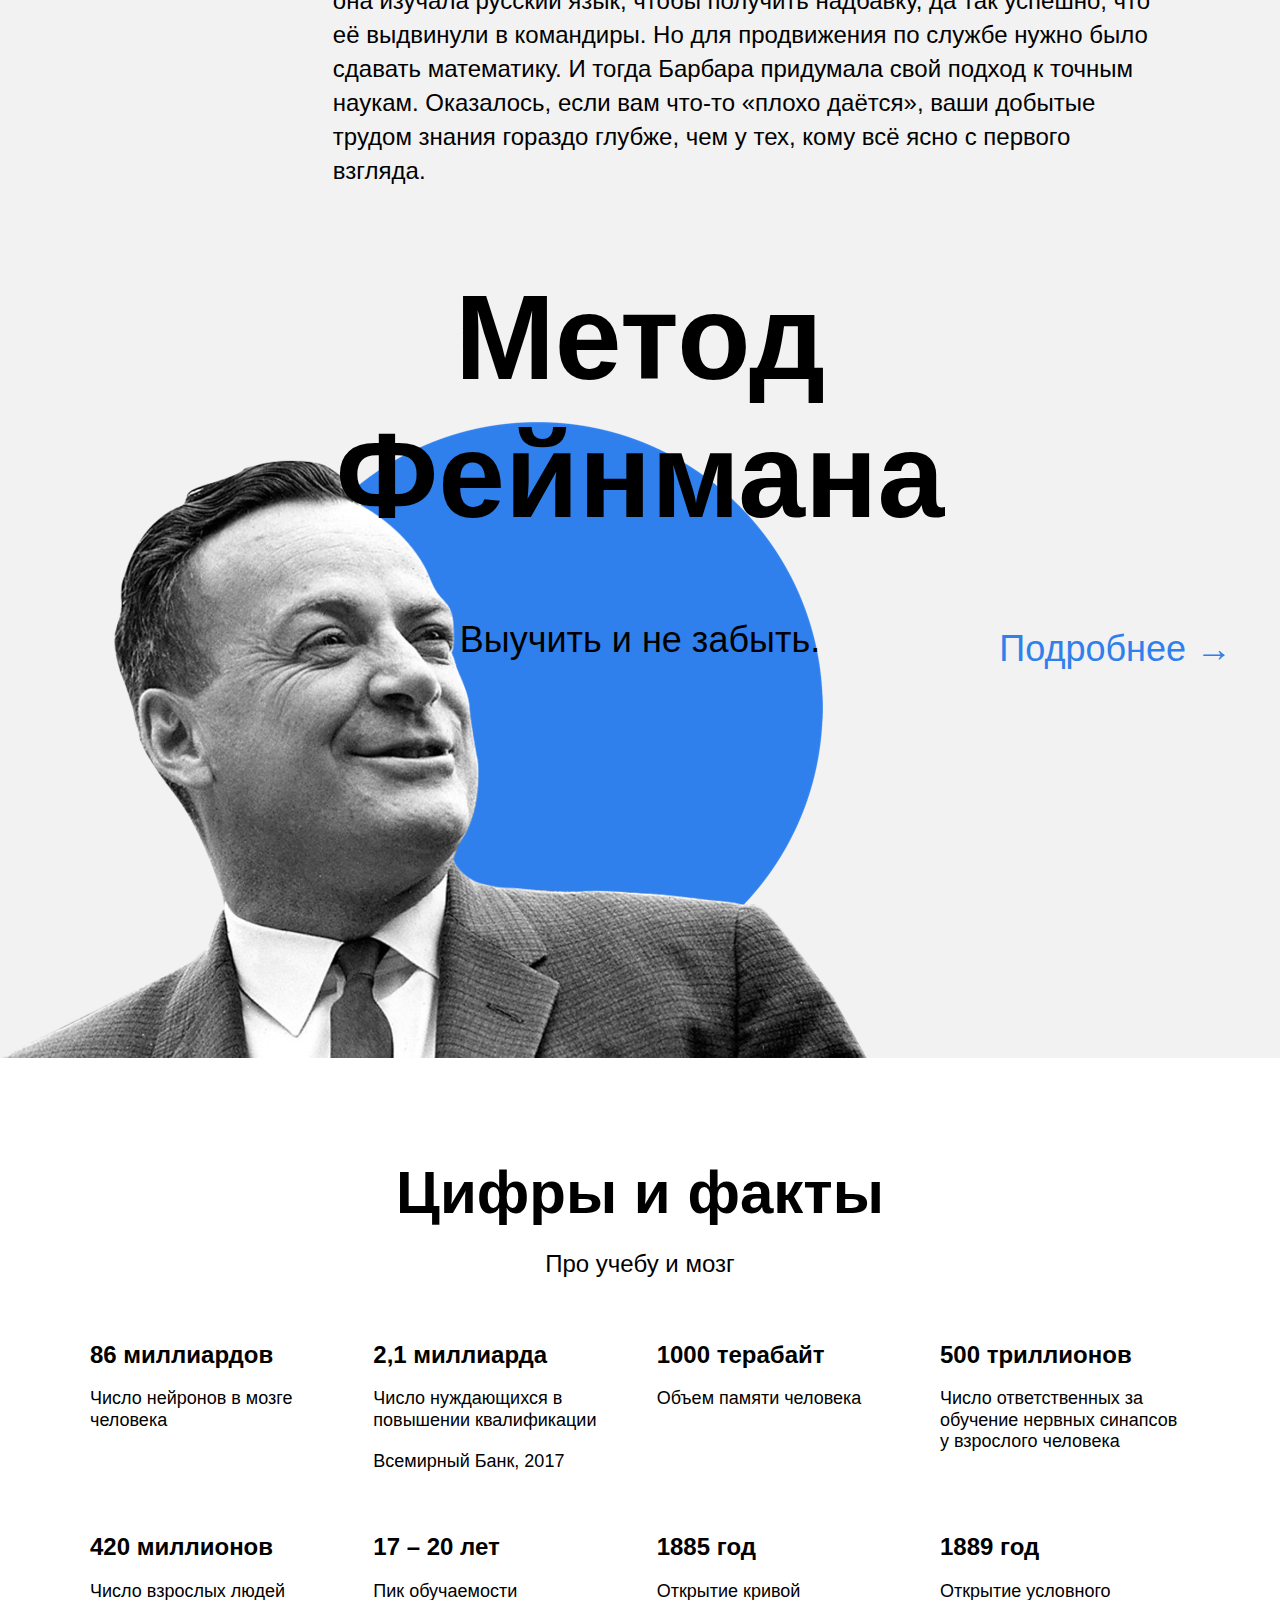
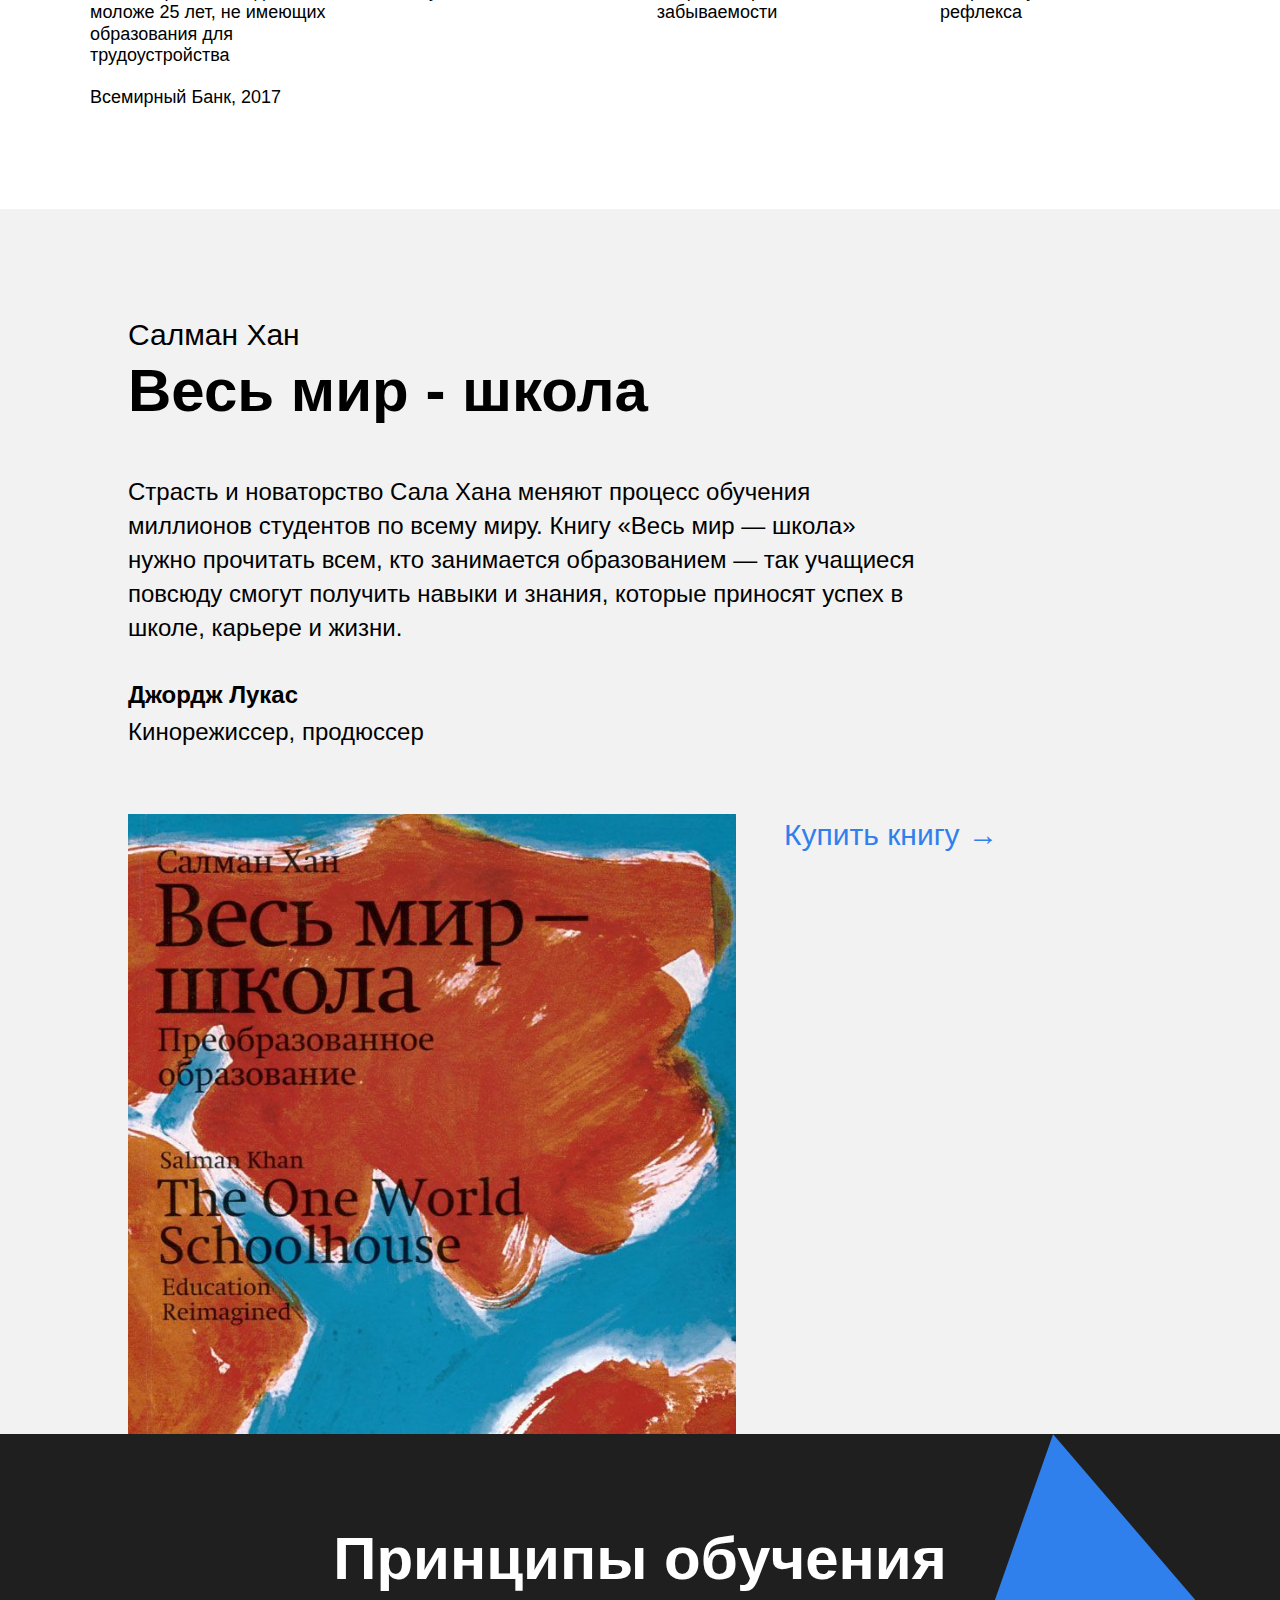
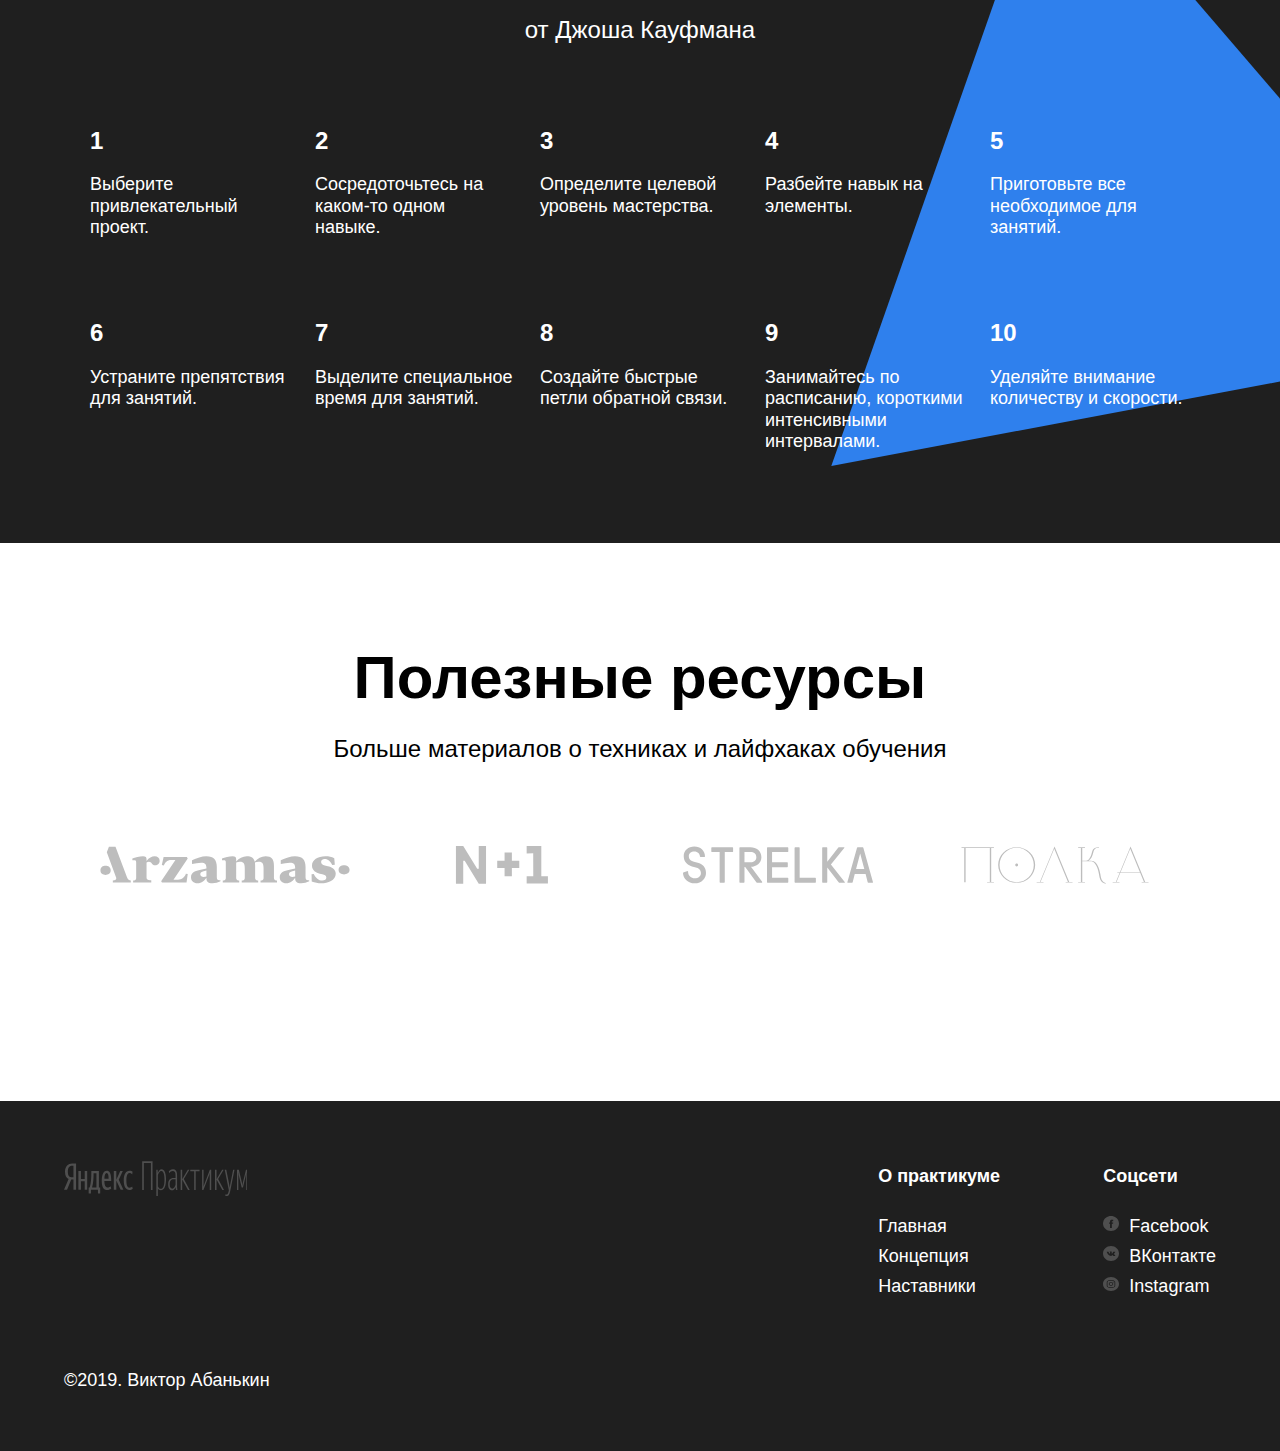
==== commit 69f30c7a: "corrected img paths and UL links at the bottom plus minor changes" ====
--- a/index.html
+++ b/index.html
@@ -11,7 +11,7 @@
 <body>
   <div class="page">
     <header class="header">
-      <a class='logo logo_place_header' href='#'></a>
+      <a class='logo logo__place_header' href='#'></a>
       <h1 class='header__title'>Научиться учиться</h1>
       <p class="header__subtitle">Какие современные и эффективные подходы к обучению вы можете использовать в своей
         жизни?
@@ -42,33 +42,31 @@
         <ul class='cards'>
           <li class='cards__item'>
             <img class='cards__image' alt='Значок двух видов внимания'
-              src='../how-to-learn-extended/sprint-2-sources/images_sprint-2/cards-attention.png'>
+              src='./sprint-2-sources/images_sprint-2/cards-attention.png'>
             <h3 class='cards__title'>Два вида внимания</h3>
             <p class='cards__description'>Глубокие знания возникают, если чередовать сфокусированное и рассеянное
               мышление.</p>
           </li>
           <li class='cards__item'>
-            <img class='cards__image' alt='Значок Рикол'
-              src='../how-to-learn-extended/sprint-2-sources/images_sprint-2/cards-recall.png'>
+            <img class='cards__image' alt='Значок Рикол' src='./sprint-2-sources/images_sprint-2/cards-recall.png'>
             <h3 class='cards__title'>Recall</h3>
             <p class='cards__description'>Вспоминайте изученное - это позволит соединить разрозненные порции памяти.</p>
           </li>
           <li class='cards__item'>
             <img class='cards__image' alt='Значок Интерливинг'
-              src='../how-to-learn-extended/sprint-2-sources/images_sprint-2/cards-interliving.png'>
+              src='./sprint-2-sources/images_sprint-2/cards-interliving.png'>
             <h3 class='cards__title'>Интерливинг</h3>
             <p class='cards__description'>Изучайте несколько навыков одновременно, они обогощают друг друга.</p>
           </li>
           <li class='cards__item'>
-            <img class='cards__image' alt='Значок вопросов'
-              src='../how-to-learn-extended/sprint-2-sources/images_sprint-2/cards-question.png'>
+            <img class='cards__image' alt='Значок вопросов' src='./sprint-2-sources/images_sprint-2/cards-question.png'>
             <h3 class='cards__title'>Вопросы</h3>
             <p class='cards__description'>Слушая преподователя, придумывайте хороший вопрос, который вас действительно
               волнует.</p>
           </li>
           <li class='cards__item'>
             <img class='cards__image' alt='Значок иллюзии компетентности'
-              src='../how-to-learn-extended/sprint-2-sources/images_sprint-2/cards-competence.png'>
+              src='./sprint-2-sources/images_sprint-2/cards-competence.png'>
             <h3 class='cards__title'>Иллюзия компетентности</h3>
             <p class='cards__description'>Повторите про себя, запишите, расскажите другу: вам только кажется, что вы
               владеете новой темой.</p>
@@ -80,12 +78,12 @@
         <p class='section-subtitle'>Для тех, кто любит прокрастинировать</p>
         <div class='video__iframes'>
           <div class='video__iframe'>
-            <iframe type="text/html" width="515" height="316"
-              src="https://www.youtube.com/embed/arj7oStGLkU" frameborder="0" allowfullscreen></iframe>
+            <iframe type="text/html" width="515" height="316" src="https://www.youtube.com/embed/arj7oStGLkU"
+              frameborder="0" allowfullscreen></iframe>
           </div>
           <div class='video__iframe'>
-            <iframe type="text/html" width="515" height="316"
-              src="https://www.youtube.com/embed/5MgBikgcWnY" frameborder="0" allowfullscreen></iframe>
+            <iframe type="text/html" width="515" height="316" src="https://www.youtube.com/embed/5MgBikgcWnY"
+              frameborder="0" allowfullscreen></iframe>
           </div>
         </div>
       </section>
@@ -158,7 +156,7 @@
           <p class='khan__quote-author-subline'>Кинорежиссер, продюссер</p>
           <div class='khan__book-container'>
             <img class="khan__book-pic" alt='Обложка книги "Весь мир - школа"'
-              src='../how-to-learn-extended/sprint-2-sources/images_sprint-2/khan-book.jpg'>
+              src='./sprint-2-sources/images_sprint-2/khan-book.jpg'>
             <a href='#' class='khan__buy-link'>Купить книгу &rarr;</a>
           </div>
         </div>
@@ -215,13 +213,13 @@
         <h2 class='section-title'>Полезные ресурсы</h2>
         <p class='section-subtitle'>Больше материалов о техниках и лайфхаках обучения</p>
         <ul class='resources__logo-zone'>
-          <li class='resources__logo'><a class='resources__logo' href='#'><img class='resources__logo'
+          <li class='resources__logo'><a class='resources__logo' href='#' target="_blank"><img class='resources__logo'
                 src='./sprint-2-sources/images_sprint-2/logo/resources-arzamas.svg' alt='Логотип Арзамас'></a></li>
-          <li class='resources__logo'><a class='resources__logo' href='#'><img class='resources__logo'
+          <li class='resources__logo'><a class='resources__logo' href='#' target="_blank"><img class='resources__logo'
                 src='./sprint-2-sources/images_sprint-2/logo/resources-n1.svg' alt='Логотип N+1'></a></li>
-          <li class='resources__logo'><a class='resources__logo' href='#'><img class='resources__logo'
+          <li class='resources__logo'><a class='resources__logo' href='#' target="_blank"><img class='resources__logo'
                 src='./sprint-2-sources/images_sprint-2/logo/resources-strelka.svg' alt='Логотип Стрелка'></a></li>
-          <li class='resources__logo'><a class='resources__logo' href='#'><img class='resources__logo'
+          <li class='resources__logo'><a class='resources__logo' href='#' target="_blank"><img class='resources__logo'
                 src='./sprint-2-sources/images_sprint-2/logo/resources-polka.svg' alt='Логотип Полка'></a></li>
         </ul>
       </section>
@@ -229,7 +227,7 @@
     <footer class="footer">
       <div class='footer__columns'>
         <div class='footer__column footer__column_content_copyright'>
-          <a href='#' class='logo logo_place_footer'></a>
+          <a href='#' class='logo logo__place_footer'></a>
           <p class='footer__author'>&#169;2019. Виктор Абанькин</p>
         </div>
         <nav class='footer__column footer__column_content_info'>
--- a/pages/index.css
+++ b/pages/index.css
@@ -1,10 +1,10 @@
 @import url(../vendor/normalize.css);
 @import url(../blocks/rotation/rotation.css);
 @import url(../blocks/cards/cards.css);
-@import url(../blocks/cards/_description/cards_description.css);
-@import url(../blocks/cards/_image/cards_image.css);
-@import url(../blocks/cards/_item/cards_item.css);
-@import url(../blocks/cards/_title/cards_title.css);
+@import url(../blocks/cards/__description/cards__description.css);
+@import url(../blocks/cards/__image/cards__image.css);
+@import url(../blocks/cards/__item/cards__item.css);
+@import url(../blocks/cards/__title/cards__title.css);
 @import url(../blocks/description/description.css);
 @import url(../blocks/digits/digits.css);
 @import url(../blocks/feynman/feynman.css);
@@ -12,23 +12,23 @@
 @import url(../blocks/header/header.css);
 @import url(../blocks/kaufman/kaufman.css);
 @import url(../blocks/khan/khan.css);
-@import url(../blocks/khan/_book-pic/khan_book-pic.css);
-@import url(../blocks/khan/_author/khan_author.css);
-@import url(../blocks/khan/_book-container/khan_book-container.css);
-@import url(../blocks/khan/_buy-link/khan_buy-link.css);
-@import url(../blocks/khan/_container/khan_container.css);
-@import url(../blocks/khan/_quote-author-subline/khan_quote-author-subline.css);
-@import url(../blocks/khan/_quote-author/khan_quote-author.css);
-@import url(../blocks/khan/_quote/khan_quote.css);
-@import url(../blocks/khan/_title/khan_title.css);
+@import url(../blocks/khan/__book-pic/khan__book-pic.css);
+@import url(../blocks/khan/__author/khan__author.css);
+@import url(../blocks/khan/__book-container/khan__book-container.css);
+@import url(../blocks/khan/__buy-link/khan__buy-link.css);
+@import url(../blocks/khan/__container/khan__container.css);
+@import url(../blocks/khan/__quote-author-subline/khan__quote-author-subline.css);
+@import url(../blocks/khan/__quote-author/khan__quote-author.css);
+@import url(../blocks/khan/__quote/khan__quote.css);
+@import url(../blocks/khan/__title/khan__title.css);
 @import url(../blocks/logo/logo.css);
-@import url(../blocks/logo/_place/logo_place_footer.css);
-@import url(../blocks/logo/_place/logo_place_header.css);
+@import url(../blocks/logo/__place/logo__place_footer.css);
+@import url(../blocks/logo/__place/logo__place_header.css);
 @import url(../blocks/oakley/oakley.css);
 @import url(../blocks/page/page.css);
 @import url(../blocks/resources/resources.css);
-@import url(../blocks/resources/_logo-zone/resources_logo-zone.css);
-@import url(../blocks/resources/_logo/resources_logo.css);
+@import url(../blocks/resources/_logo-zone/resources__logo-zone.css);
+@import url(../blocks/resources/_logo/resources__logo.css);
 @import url(../blocks/section-subtitle/section_subtitle.css);
 @import url(../blocks/section-title/section-title.css);
 @import url(../blocks/techniques/techniques.css);
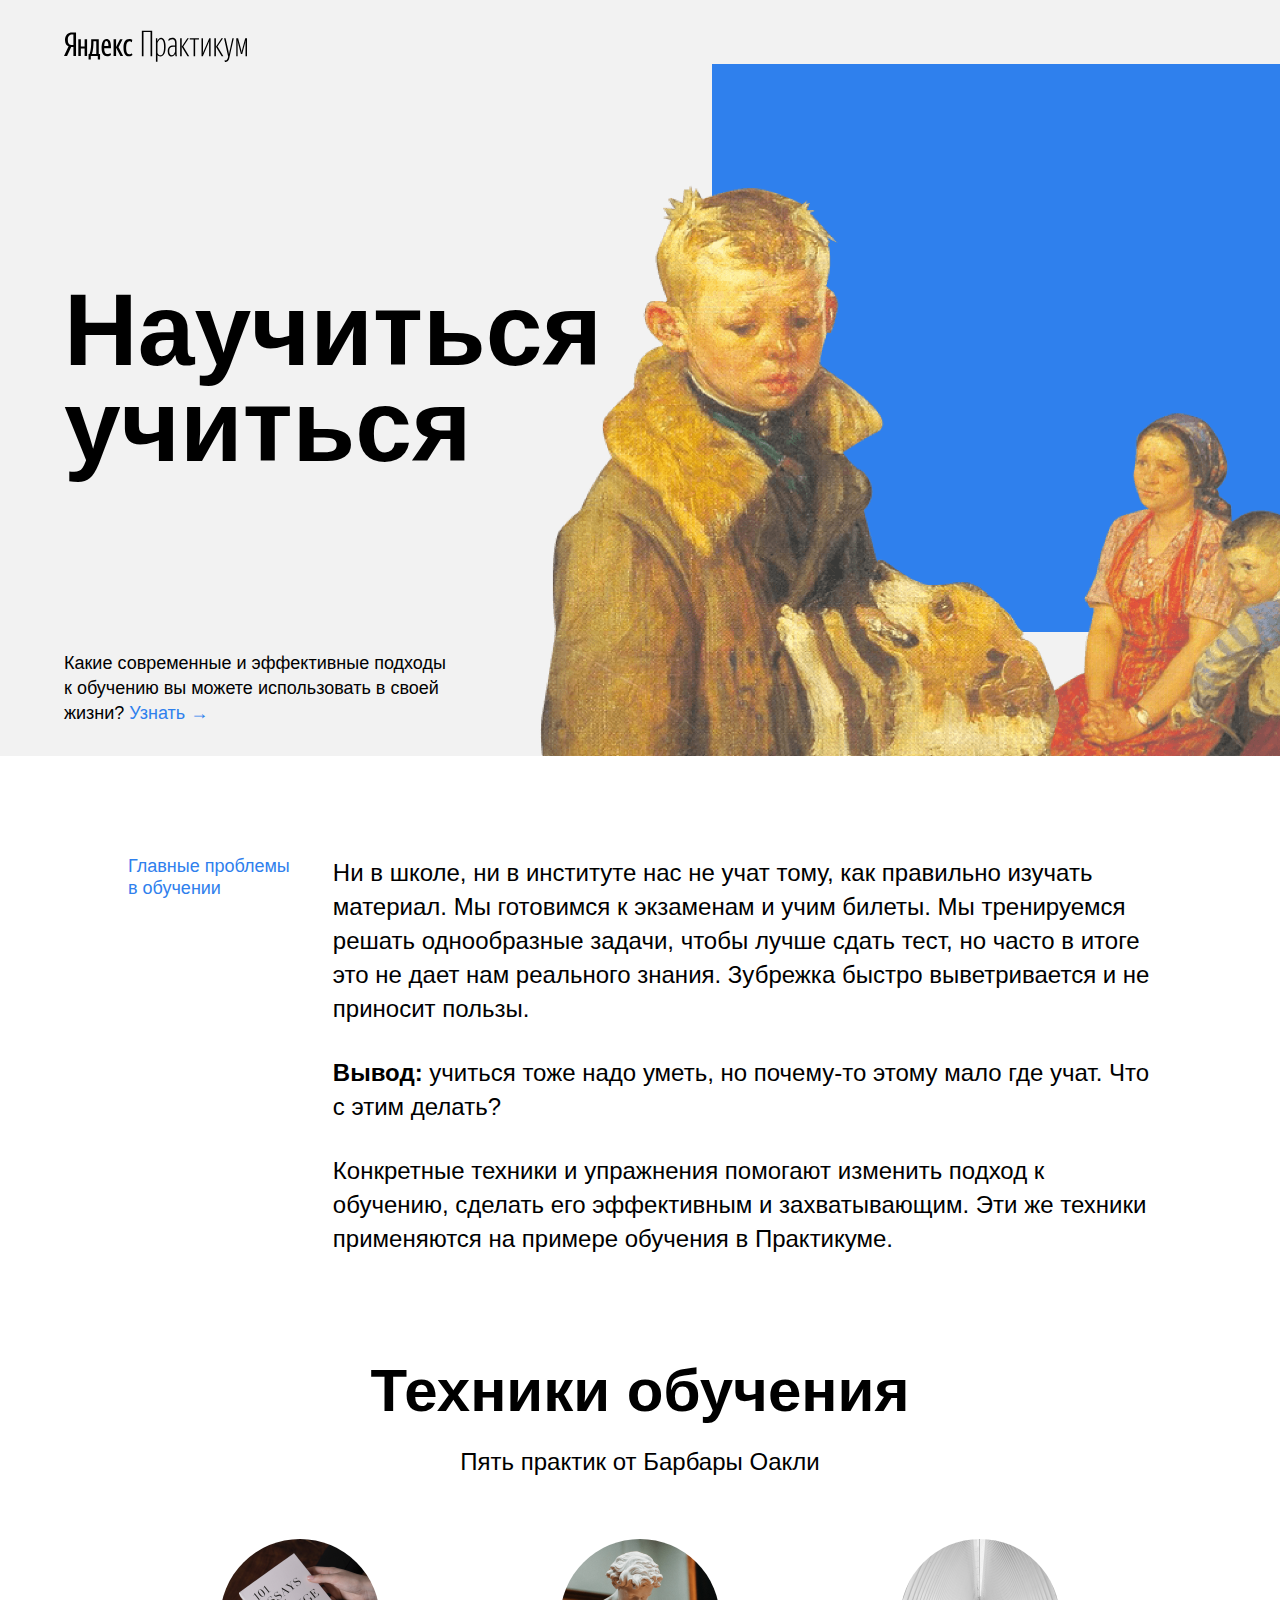
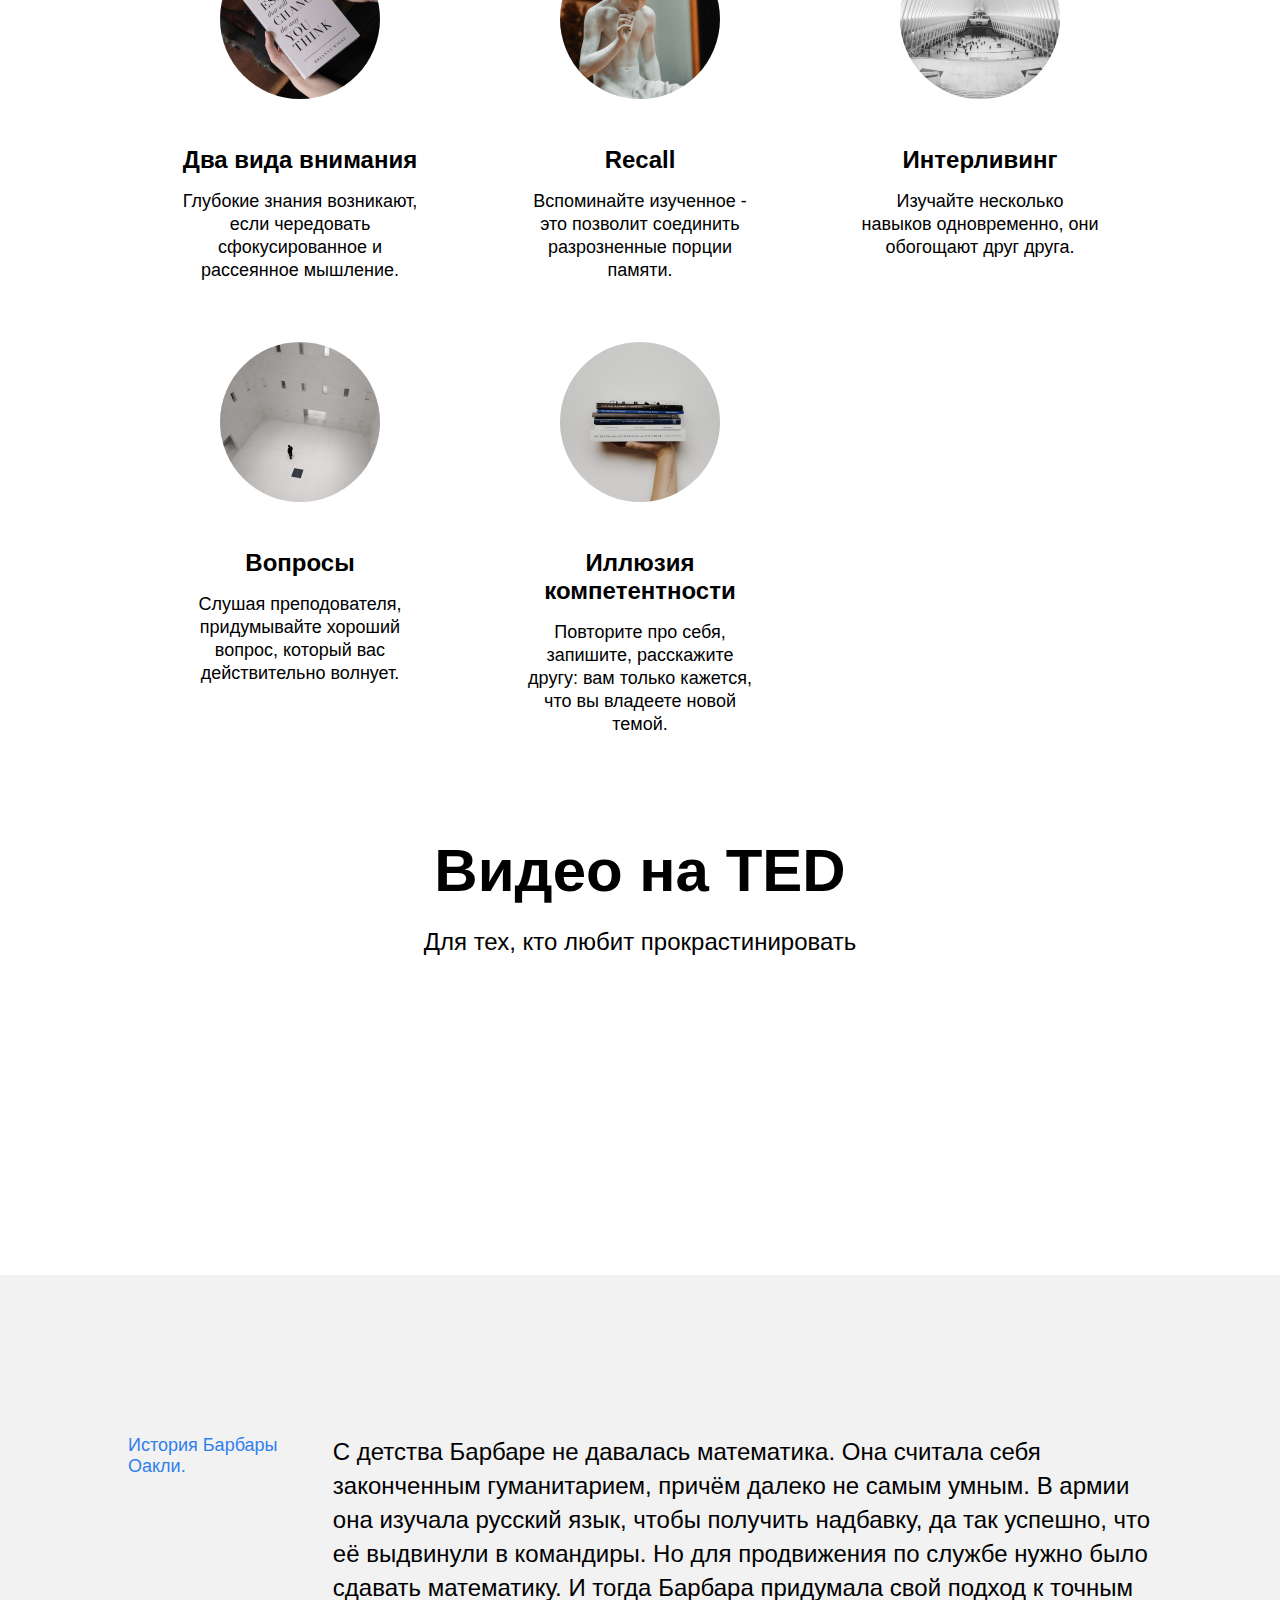
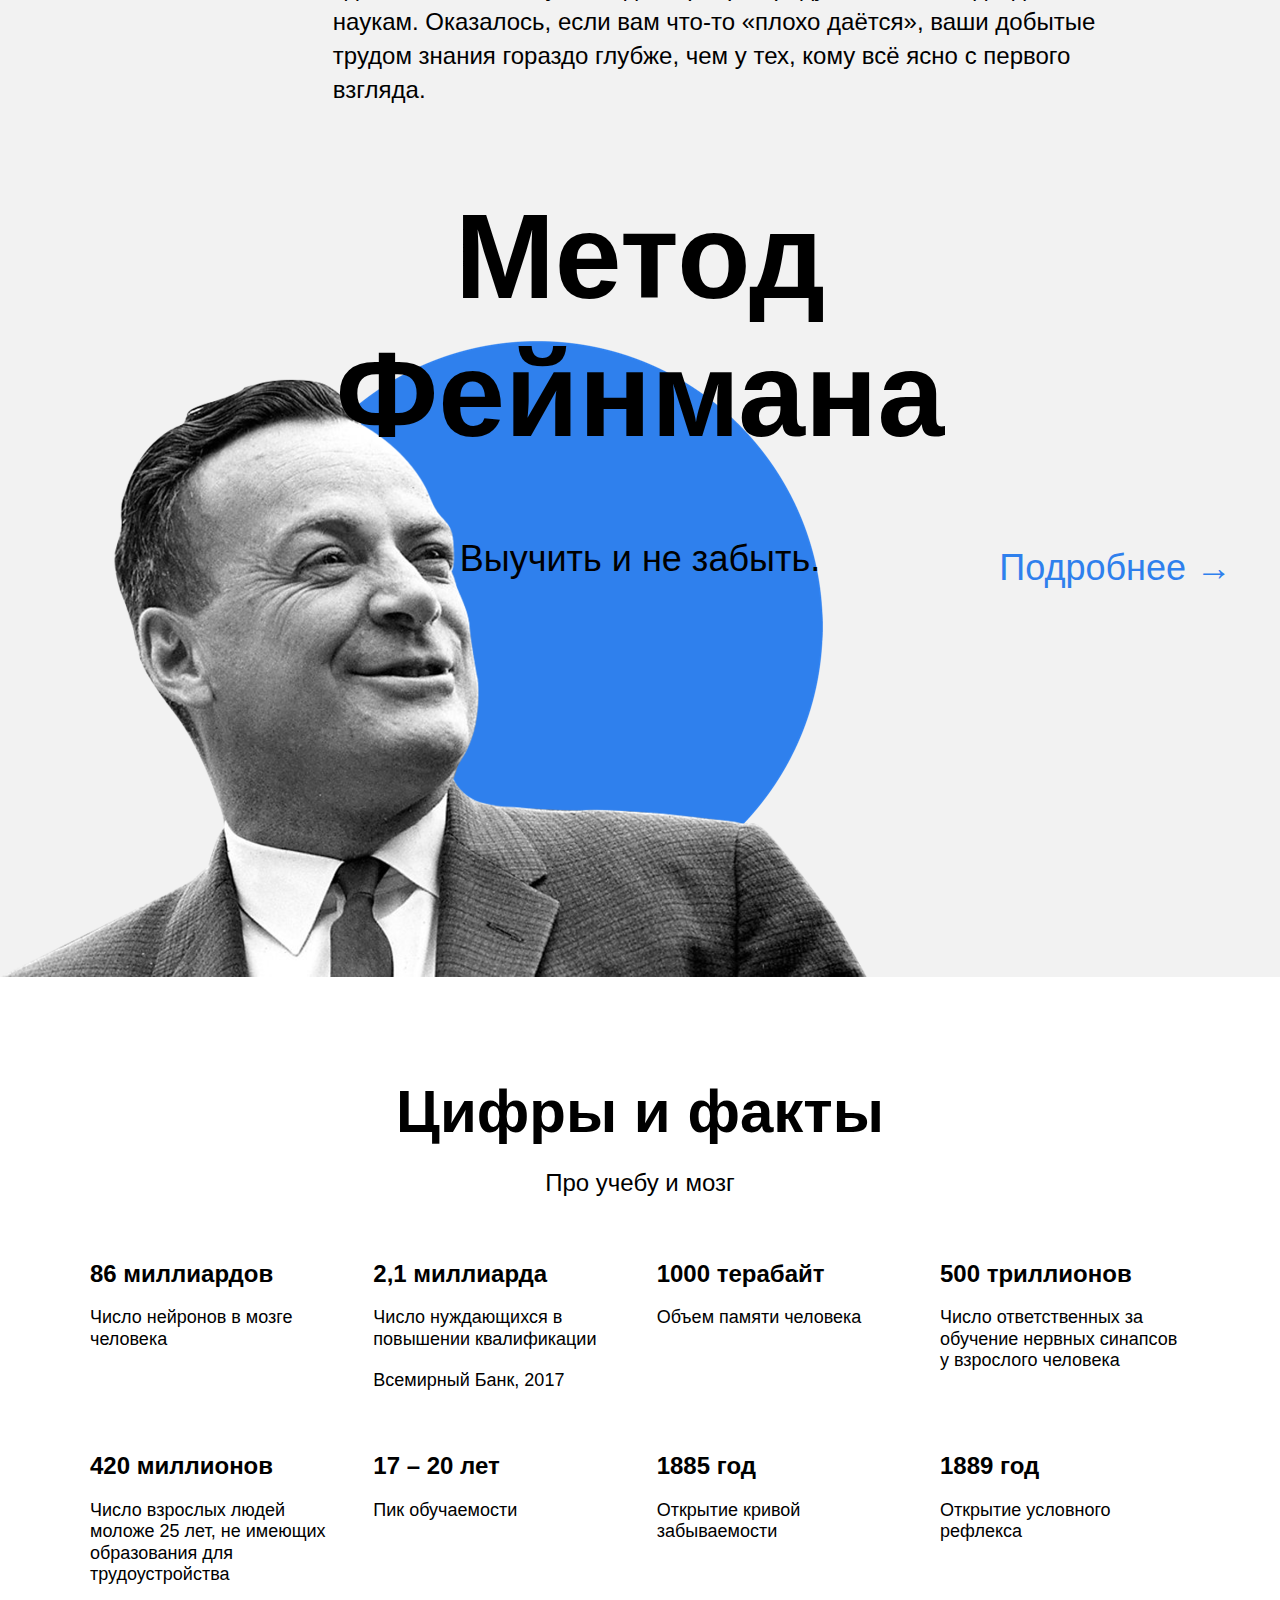
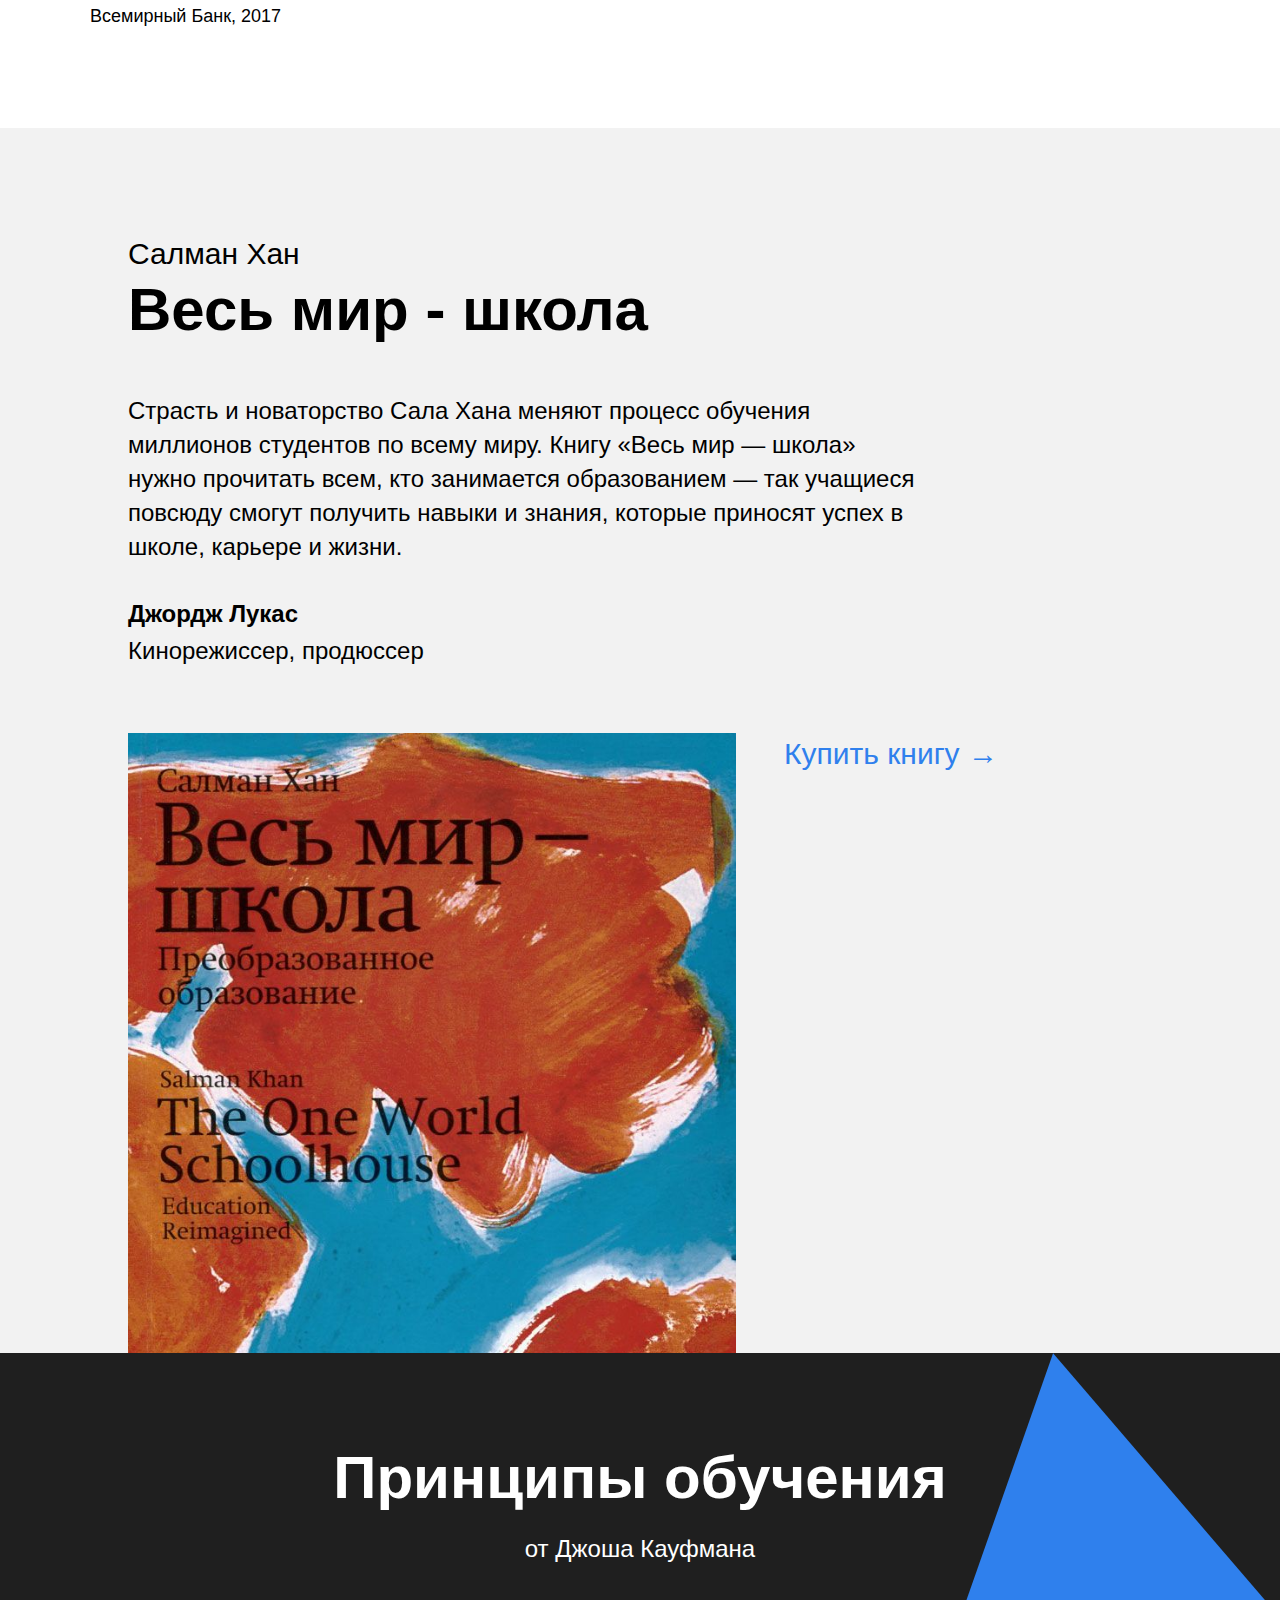
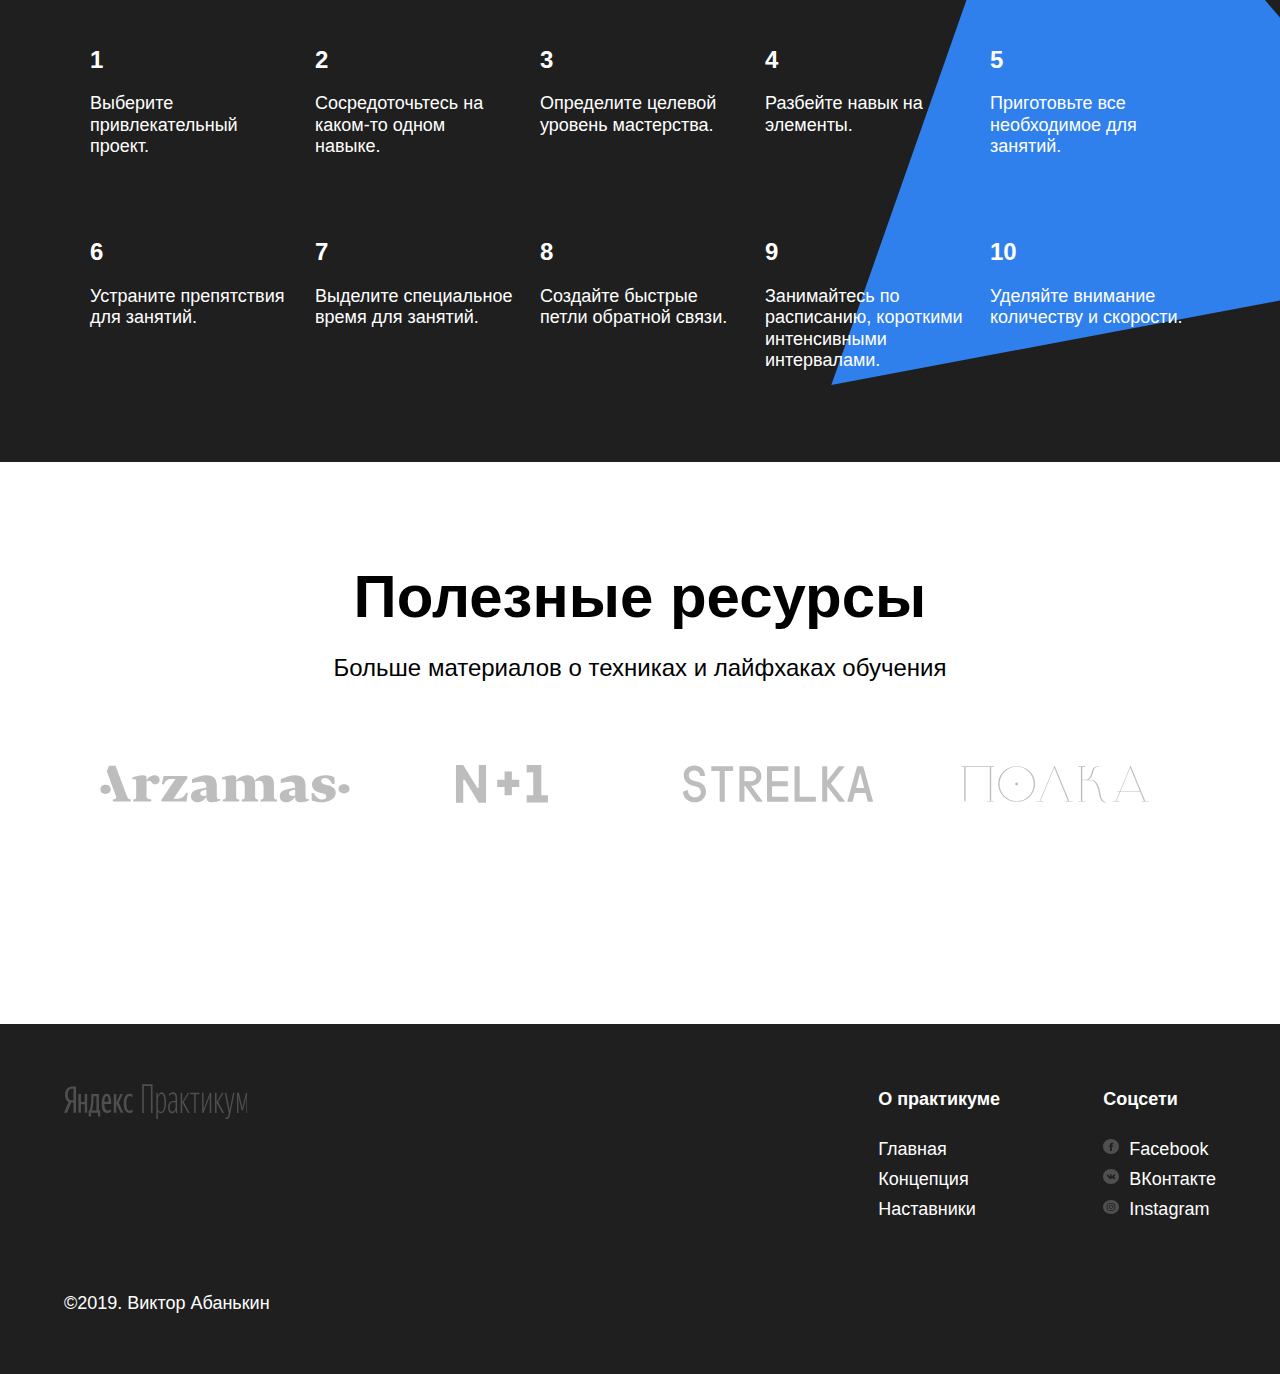
==== commit 9a6e9542: "corrected BEM structure, all imgs mooved to one a single folder, plus some minor improvements" ====
--- a/index.html
+++ b/index.html
@@ -11,7 +11,7 @@
 <body>
   <div class="page">
     <header class="header">
-      <a class='logo logo__place_header' href='#'></a>
+      <a class='logo logo_place_header' href='#'></a>
       <h1 class='header__title'>Научиться учиться</h1>
       <p class="header__subtitle">Какие современные и эффективные подходы к обучению вы можете использовать в своей
         жизни?
@@ -41,32 +41,29 @@
         <p class='section-subtitle'>Пять практик от Барбары Оакли</p>
         <ul class='cards'>
           <li class='cards__item'>
-            <img class='cards__image' alt='Значок двух видов внимания'
-              src='./sprint-2-sources/images_sprint-2/cards-attention.png'>
+            <img class='cards__image' alt='Значок двух видов внимания' src='./images/cards-attention.png'>
             <h3 class='cards__title'>Два вида внимания</h3>
             <p class='cards__description'>Глубокие знания возникают, если чередовать сфокусированное и рассеянное
               мышление.</p>
           </li>
           <li class='cards__item'>
-            <img class='cards__image' alt='Значок Рикол' src='./sprint-2-sources/images_sprint-2/cards-recall.png'>
+            <img class='cards__image' alt='Значок Рикол' src='./images/cards-recall.png'>
             <h3 class='cards__title'>Recall</h3>
             <p class='cards__description'>Вспоминайте изученное - это позволит соединить разрозненные порции памяти.</p>
           </li>
           <li class='cards__item'>
-            <img class='cards__image' alt='Значок Интерливинг'
-              src='./sprint-2-sources/images_sprint-2/cards-interliving.png'>
+            <img class='cards__image' alt='Значок Интерливинг' src='./images/cards-interliving.png'>
             <h3 class='cards__title'>Интерливинг</h3>
             <p class='cards__description'>Изучайте несколько навыков одновременно, они обогощают друг друга.</p>
           </li>
           <li class='cards__item'>
-            <img class='cards__image' alt='Значок вопросов' src='./sprint-2-sources/images_sprint-2/cards-question.png'>
+            <img class='cards__image' alt='Значок вопросов' src='./images/cards-question.png'>
             <h3 class='cards__title'>Вопросы</h3>
             <p class='cards__description'>Слушая преподователя, придумывайте хороший вопрос, который вас действительно
               волнует.</p>
           </li>
           <li class='cards__item'>
-            <img class='cards__image' alt='Значок иллюзии компетентности'
-              src='./sprint-2-sources/images_sprint-2/cards-competence.png'>
+            <img class='cards__image' alt='Значок иллюзии компетентности' src='./images/cards-competence.png'>
             <h3 class='cards__title'>Иллюзия компетентности</h3>
             <p class='cards__description'>Повторите про себя, запишите, расскажите другу: вам только кажется, что вы
               владеете новой темой.</p>
@@ -77,14 +74,8 @@
         <h2 class='section-title'>Видео на TED</h2>
         <p class='section-subtitle'>Для тех, кто любит прокрастинировать</p>
         <div class='video__iframes'>
-          <div class='video__iframe'>
-            <iframe type="text/html" width="515" height="316" src="https://www.youtube.com/embed/arj7oStGLkU"
-              frameborder="0" allowfullscreen></iframe>
-          </div>
-          <div class='video__iframe'>
-            <iframe type="text/html" width="515" height="316" src="https://www.youtube.com/embed/5MgBikgcWnY"
-              frameborder="0" allowfullscreen></iframe>
-          </div>
+          <iframe src="https://www.youtube.com/embed/arj7oStGLkU" allowfullscreen class='video__iframe'></iframe>
+          <iframe src="https://www.youtube.com/embed/5MgBikgcWnY" allowfullscreen class='video__iframe'></iframe>
         </div>
       </section>
       <section class='oakley'>
@@ -155,8 +146,7 @@
           <p class='khan__quote-author'>Джордж Лукас</p>
           <p class='khan__quote-author-subline'>Кинорежиссер, продюссер</p>
           <div class='khan__book-container'>
-            <img class="khan__book-pic" alt='Обложка книги "Весь мир - школа"'
-              src='./sprint-2-sources/images_sprint-2/khan-book.jpg'>
+            <img class="khan__book-pic" alt='Обложка книги "Весь мир - школа"' src='./images/khan-book.jpg'>
             <a href='#' class='khan__buy-link'>Купить книгу &rarr;</a>
           </div>
         </div>
@@ -213,21 +203,21 @@
         <h2 class='section-title'>Полезные ресурсы</h2>
         <p class='section-subtitle'>Больше материалов о техниках и лайфхаках обучения</p>
         <ul class='resources__logo-zone'>
-          <li class='resources__logo'><a class='resources__logo' href='#' target="_blank"><img class='resources__logo'
-                src='./sprint-2-sources/images_sprint-2/logo/resources-arzamas.svg' alt='Логотип Арзамас'></a></li>
-          <li class='resources__logo'><a class='resources__logo' href='#' target="_blank"><img class='resources__logo'
-                src='./sprint-2-sources/images_sprint-2/logo/resources-n1.svg' alt='Логотип N+1'></a></li>
-          <li class='resources__logo'><a class='resources__logo' href='#' target="_blank"><img class='resources__logo'
-                src='./sprint-2-sources/images_sprint-2/logo/resources-strelka.svg' alt='Логотип Стрелка'></a></li>
-          <li class='resources__logo'><a class='resources__logo' href='#' target="_blank"><img class='resources__logo'
-                src='./sprint-2-sources/images_sprint-2/logo/resources-polka.svg' alt='Логотип Полка'></a></li>
+          <li class='resources__logo-item'><a class='resources__logo-link' href='#' target="_blank"><img
+                class='resources__logo-icon' src='./images/logo/resources-arzamas.svg' alt='Логотип Арзамас'></a></li>
+          <li class='resources__logo-item'><a class='resources__logo-link' href=' #' target="_blank"><img
+                class='resources__logo-icon' src='./images/logo/resources-n1.svg' alt='Логотип N+1'></a></li>
+          <li class='resources__logo-item'><a class='resources__logo-link' href='#' target="_blank"><img
+                class='resources__logo-icon' src='./images/logo/resources-strelka.svg' alt='Логотип Стрелка'></a></li>
+          <li class='resources__logo-item'><a class='resources__logo-link' href='#' target="_blank"><img
+                class='resources__logo-icon' src='./images/logo/resources-polka.svg' alt='Логотип Полка'></a></li>
         </ul>
       </section>
     </main>
     <footer class="footer">
       <div class='footer__columns'>
         <div class='footer__column footer__column_content_copyright'>
-          <a href='#' class='logo logo__place_footer'></a>
+          <a href='#' class='logo logo_place_footer'></a>
           <p class='footer__author'>&#169;2019. Виктор Абанькин</p>
         </div>
         <nav class='footer__column footer__column_content_info'>
--- a/pages/index.css
+++ b/pages/index.css
@@ -7,10 +7,30 @@
 @import url(../blocks/cards/__title/cards__title.css);
 @import url(../blocks/description/description.css);
 @import url(../blocks/digits/digits.css);
+@import url(../blocks/table/table.css);
+@import url(../blocks/table/__cell/table__cell.css);
+@import url(../blocks/table/__cell/_theme/table__cell_theme_dark.css);
+@import url(../blocks/table/__heading/table__heading.css);
+@import url(../blocks/table/__heading/_theme/table__heading_theme_dark.css);
+@import url(../blocks/table/__text/table__text.css);
+@import url(../blocks/table/_theme/table_theme_dark.css);
 @import url(../blocks/feynman/feynman.css);
 @import url(../blocks/footer/footer.css);
+@import url(../blocks/footer/__author/footer__author.css);
+@import url(../blocks/footer/__column-heading/footer__column-heading.css);
+@import url(../blocks/footer/__column-link/footer__column-link.css);
+@import url(../blocks/footer/__column-links/footer__column-links.css);
+@import url(../blocks/footer/__column_content_copyright/footer__column_content_copyright.css);
+@import url(../blocks/footer/__columns/footer__columns.css);
+@import url(../blocks/footer/__social-icon/footer__social-icon.css);
 @import url(../blocks/header/header.css);
+@import url(../blocks/header/__link/header__link.css);
+@import url(../blocks/header/__main-illustration/header__main-illustration.css);
+@import url(../blocks/header/__square-pic/header__square-pic.css);
+@import url(../blocks/header/__subtitle/header__subtitle.css);
+@import url(../blocks/header/__title/header__title.css);
 @import url(../blocks/kaufman/kaufman.css);
+@import url(../blocks/kaufman/__triangle/kaufman__triangle.css);
 @import url(../blocks/khan/khan.css);
 @import url(../blocks/khan/__book-pic/khan__book-pic.css);
 @import url(../blocks/khan/__author/khan__author.css);
@@ -22,20 +42,26 @@
 @import url(../blocks/khan/__quote/khan__quote.css);
 @import url(../blocks/khan/__title/khan__title.css);
 @import url(../blocks/logo/logo.css);
-@import url(../blocks/logo/__place/logo__place_footer.css);
-@import url(../blocks/logo/__place/logo__place_header.css);
+@import url(../blocks/logo/_place/logo_place_footer.css);
+@import url(../blocks/logo/_place/logo_place_header.css);
 @import url(../blocks/oakley/oakley.css);
 @import url(../blocks/page/page.css);
 @import url(../blocks/resources/resources.css);
-@import url(../blocks/resources/_logo-zone/resources__logo-zone.css);
-@import url(../blocks/resources/_logo/resources__logo.css);
-@import url(../blocks/section-subtitle/section_subtitle.css);
+@import url(../blocks/resources/__logo-zone/resources__logo-zone.css);
+@import url(../blocks/resources/__logo/resources__logo.css);
+@import url(../blocks/section-subtitle/section-subtitle.css);
+@import url(../blocks/section-subtitle/_theme/section-subtitle_theme_dark.css);
 @import url(../blocks/section-title/section-title.css);
+@import url(../blocks/section-title/_theme/section-title_theme_dark.css);
 @import url(../blocks/techniques/techniques.css);
 @import url(../blocks/two-columns/two-columns.css);
+@import url(../blocks/two-columns/__brief/two-columns__brief.css);
+@import url(../blocks/two-columns/__main-text/two-columns__main-text.css);
+@import url(../blocks/two-columns/__paragraph/two-columns__paragraph.css);
+@import url(../blocks/two-columns/__span-accent/two-columns__span-accent.css);
 @import url(../blocks/video/video.css);
-@import url(../blocks/video/_iframes/video_iframes.css);
-@import url(../blocks/video/_iframe/video_iframe.css);
+@import url(../blocks/video/__iframes/video_iframes.css);
+@import url(../blocks/video/__iframe/video_iframe.css);
 
 /*a, div, section, p, ol, ul, li, h1, h2, h3, h4{
   border: 1px solid red;
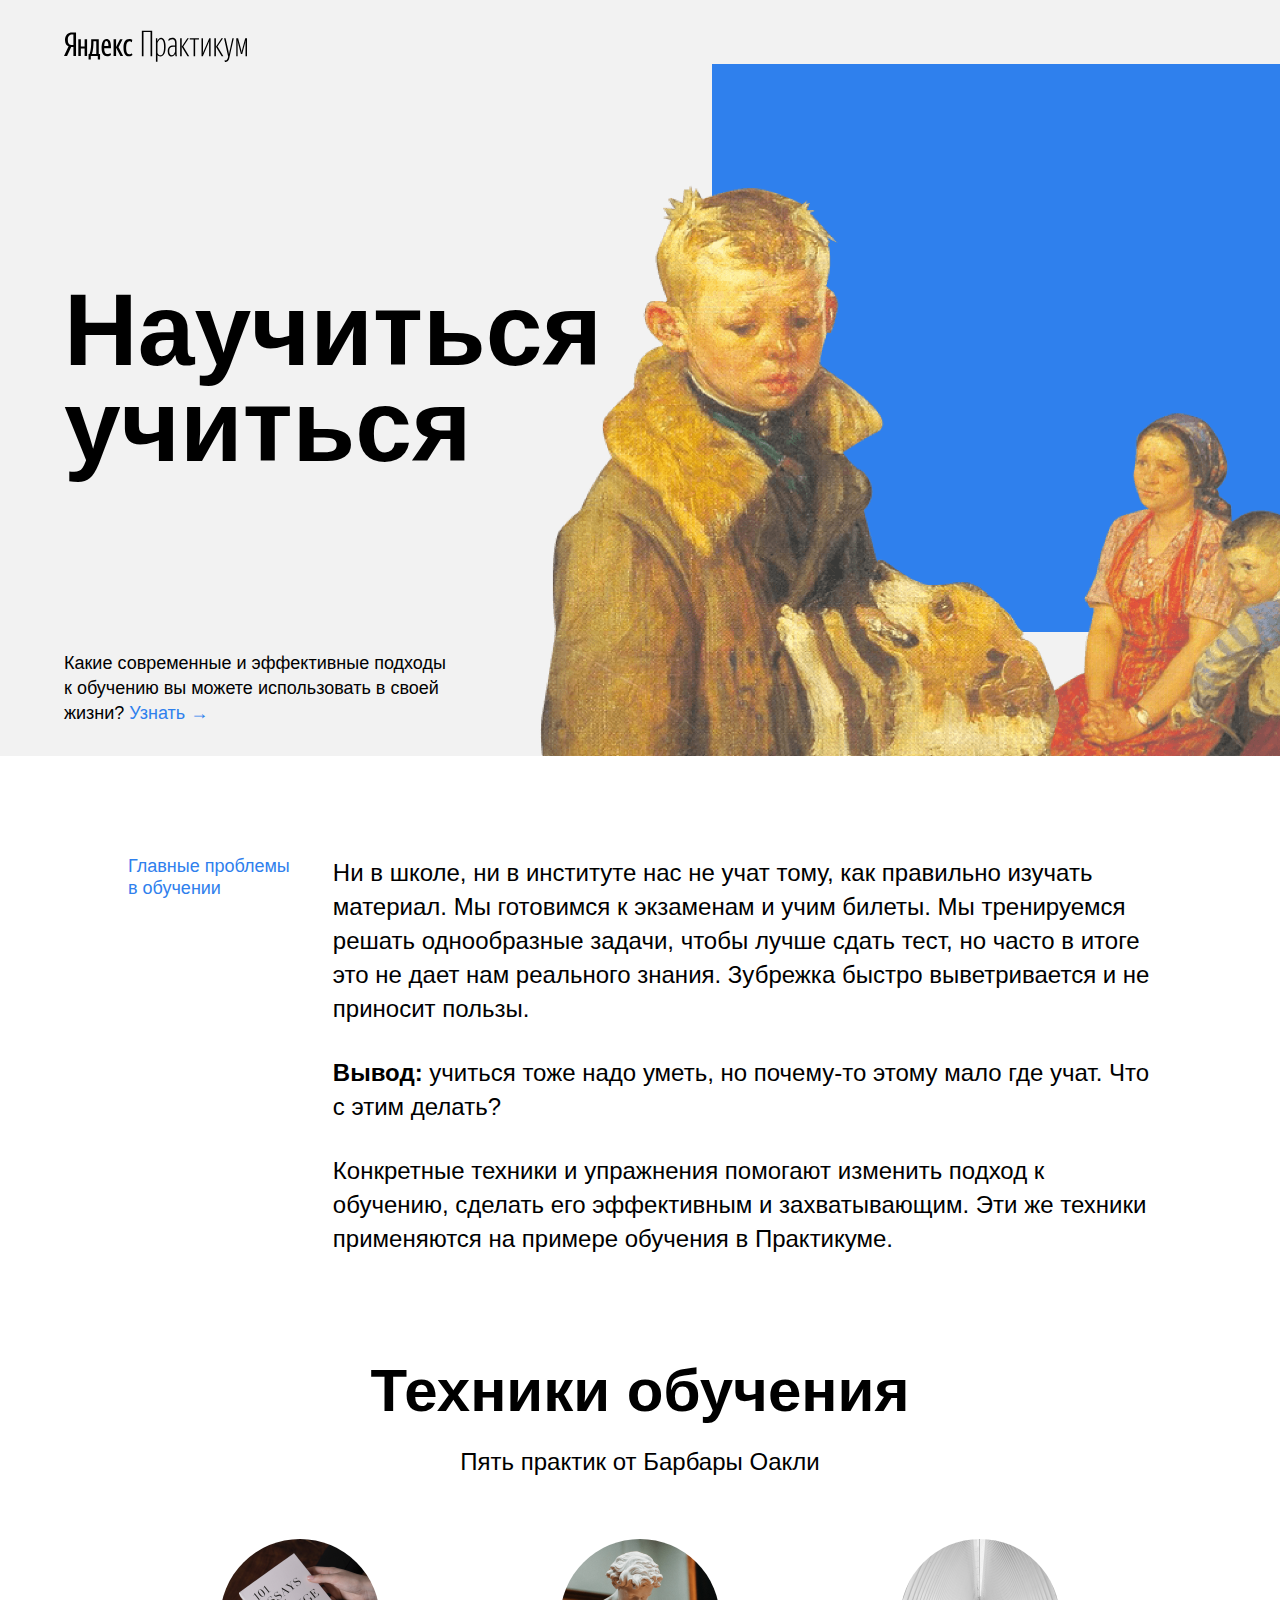
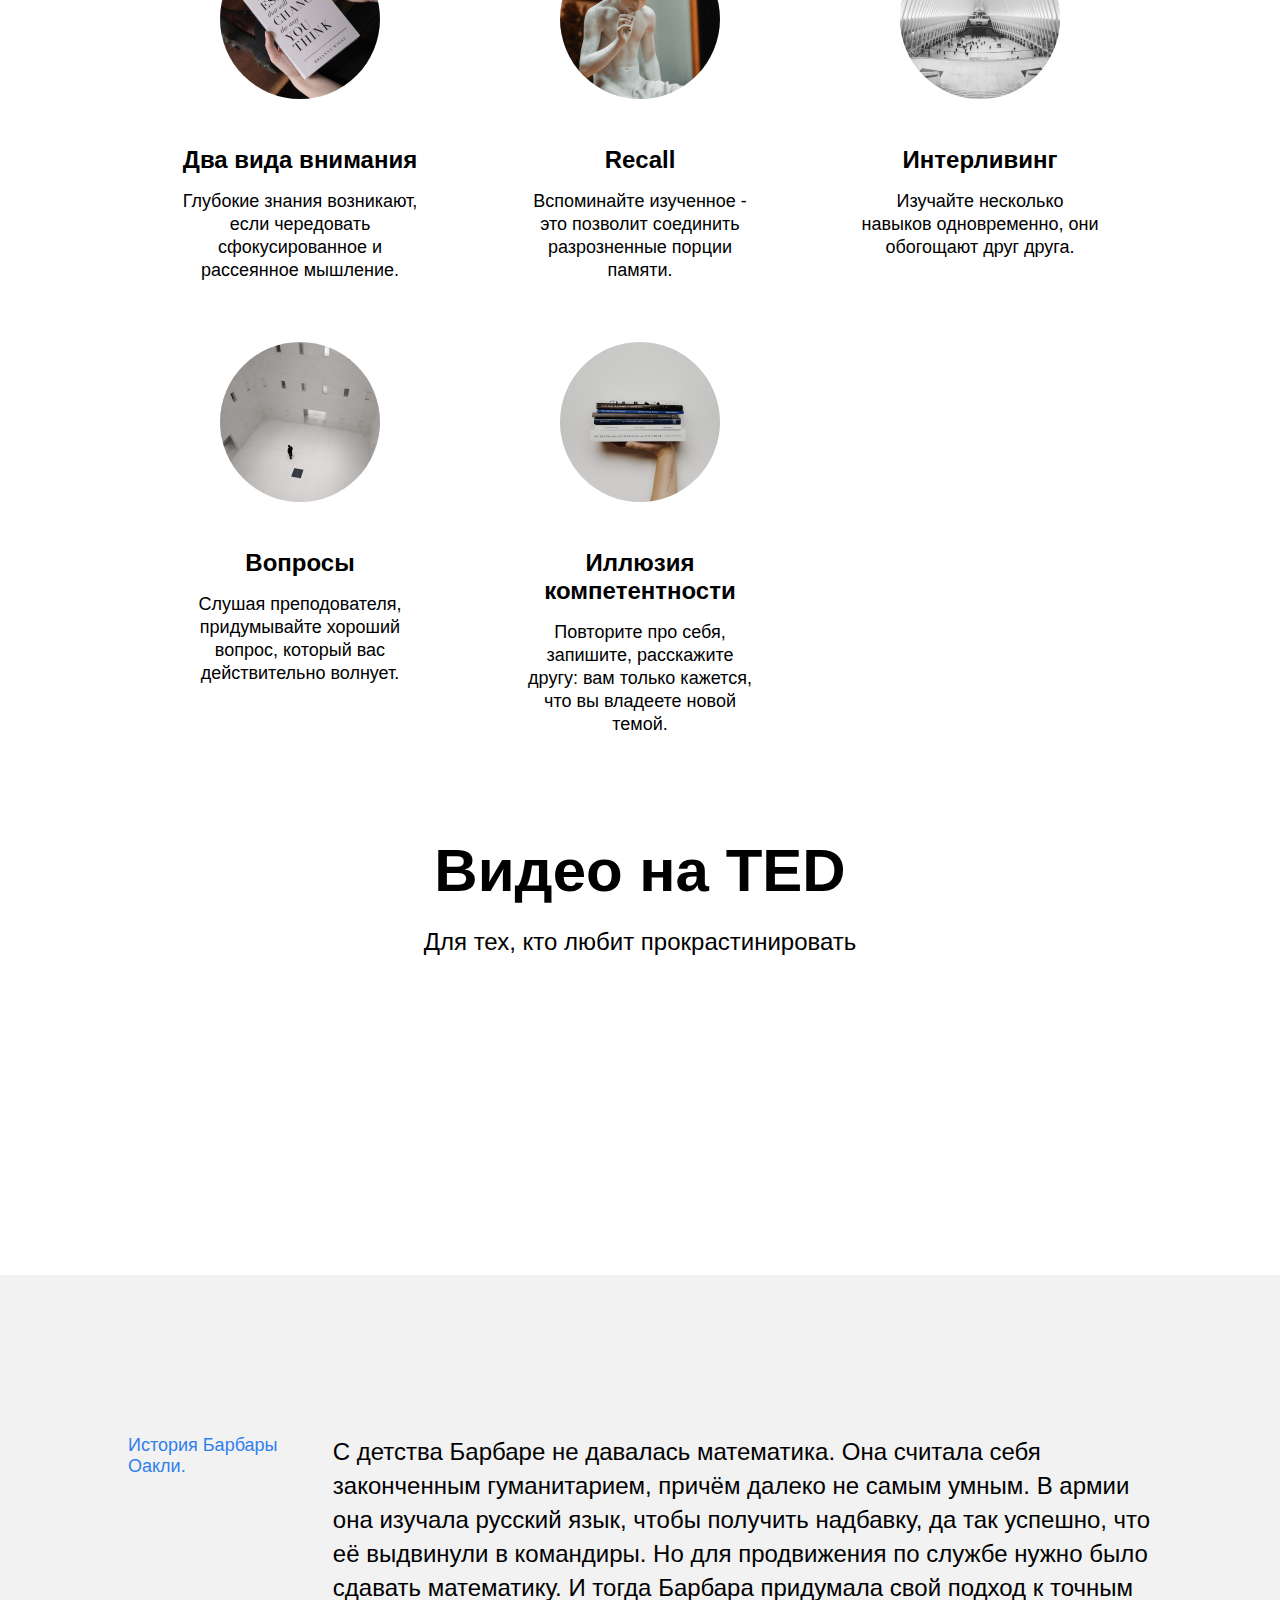
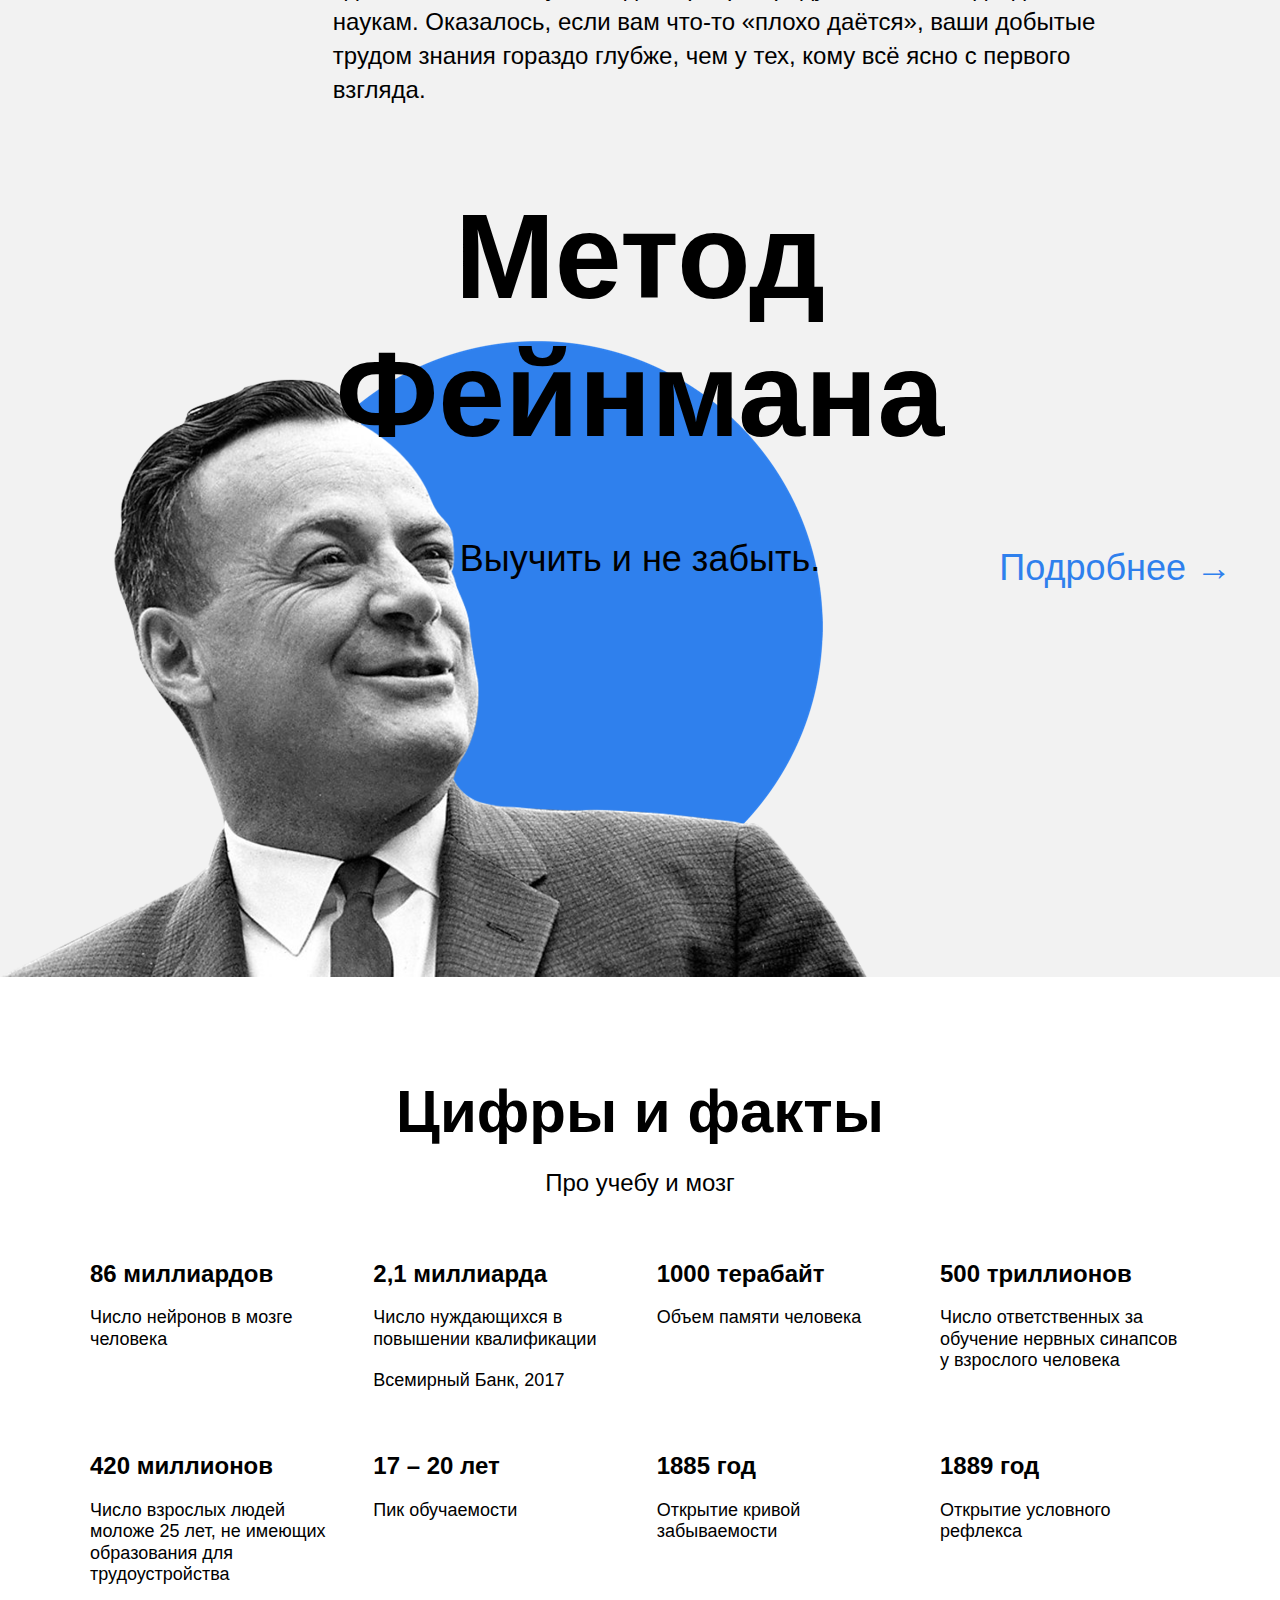
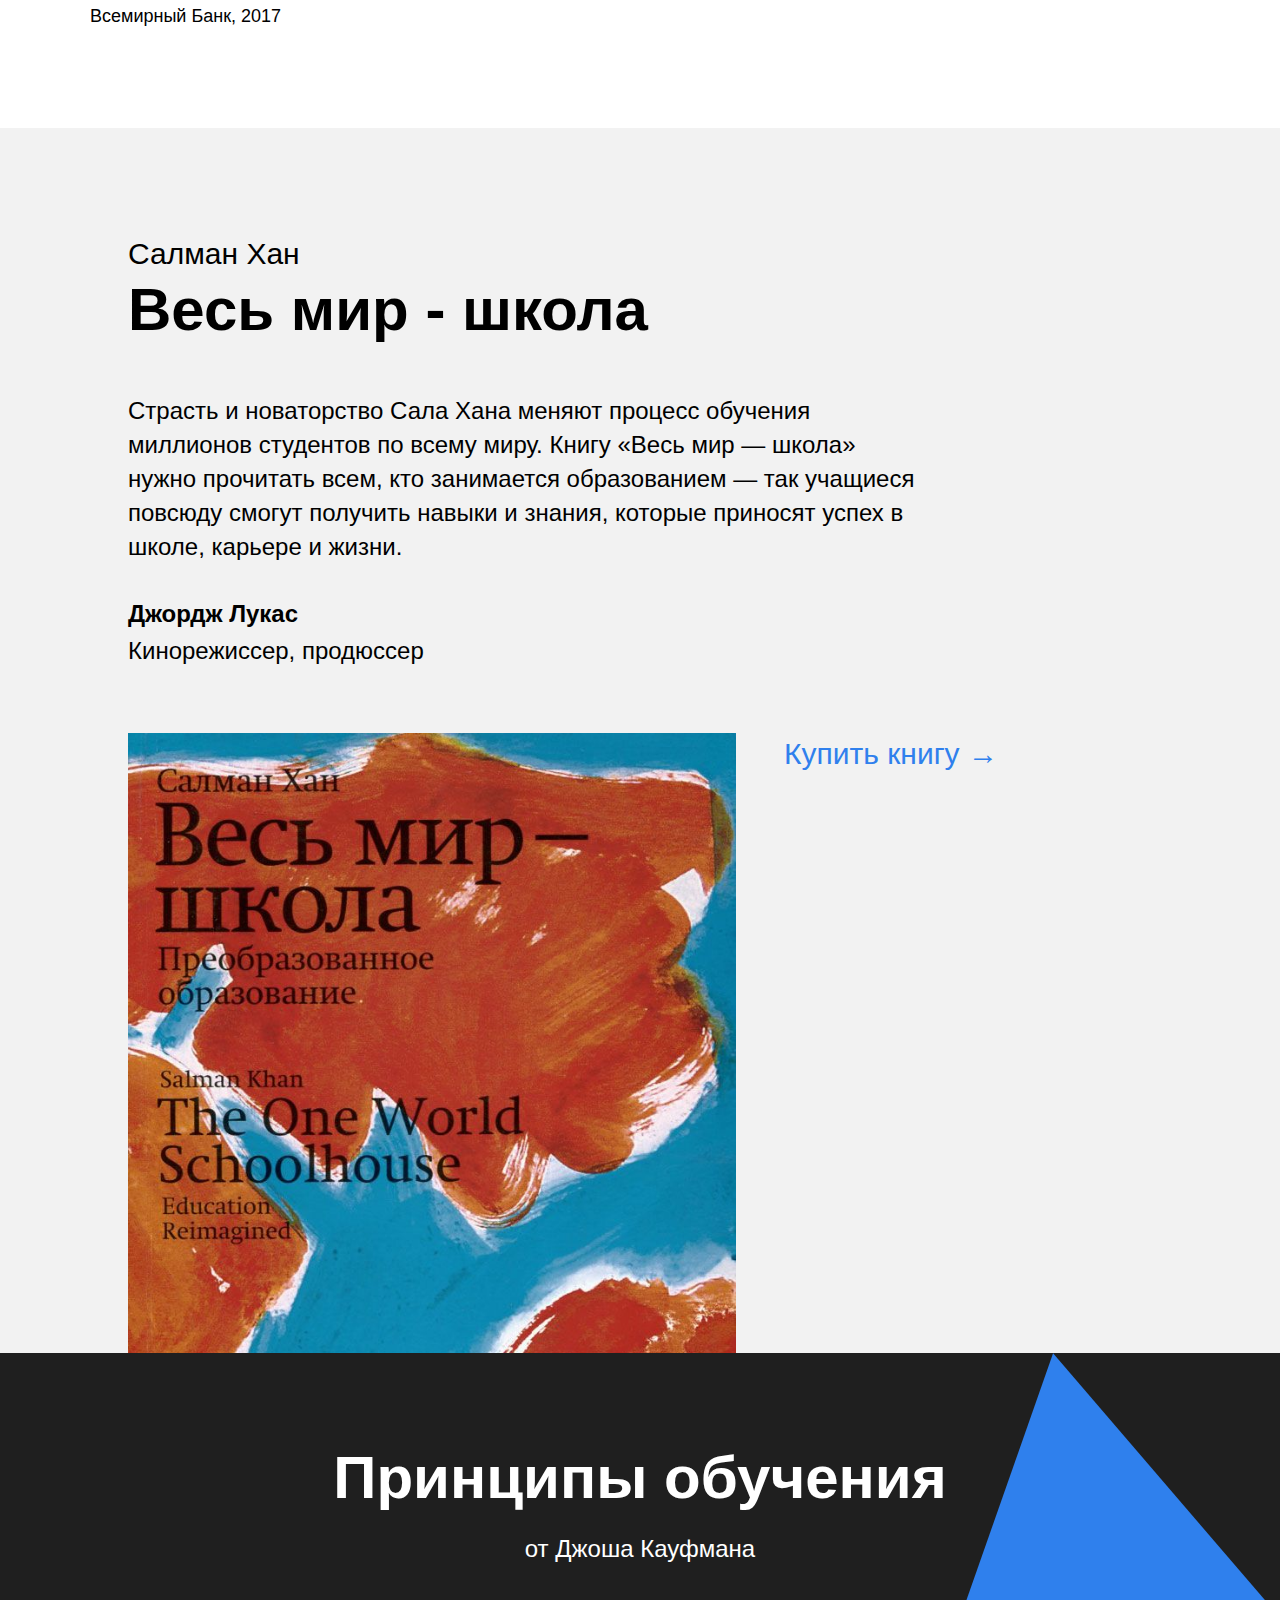
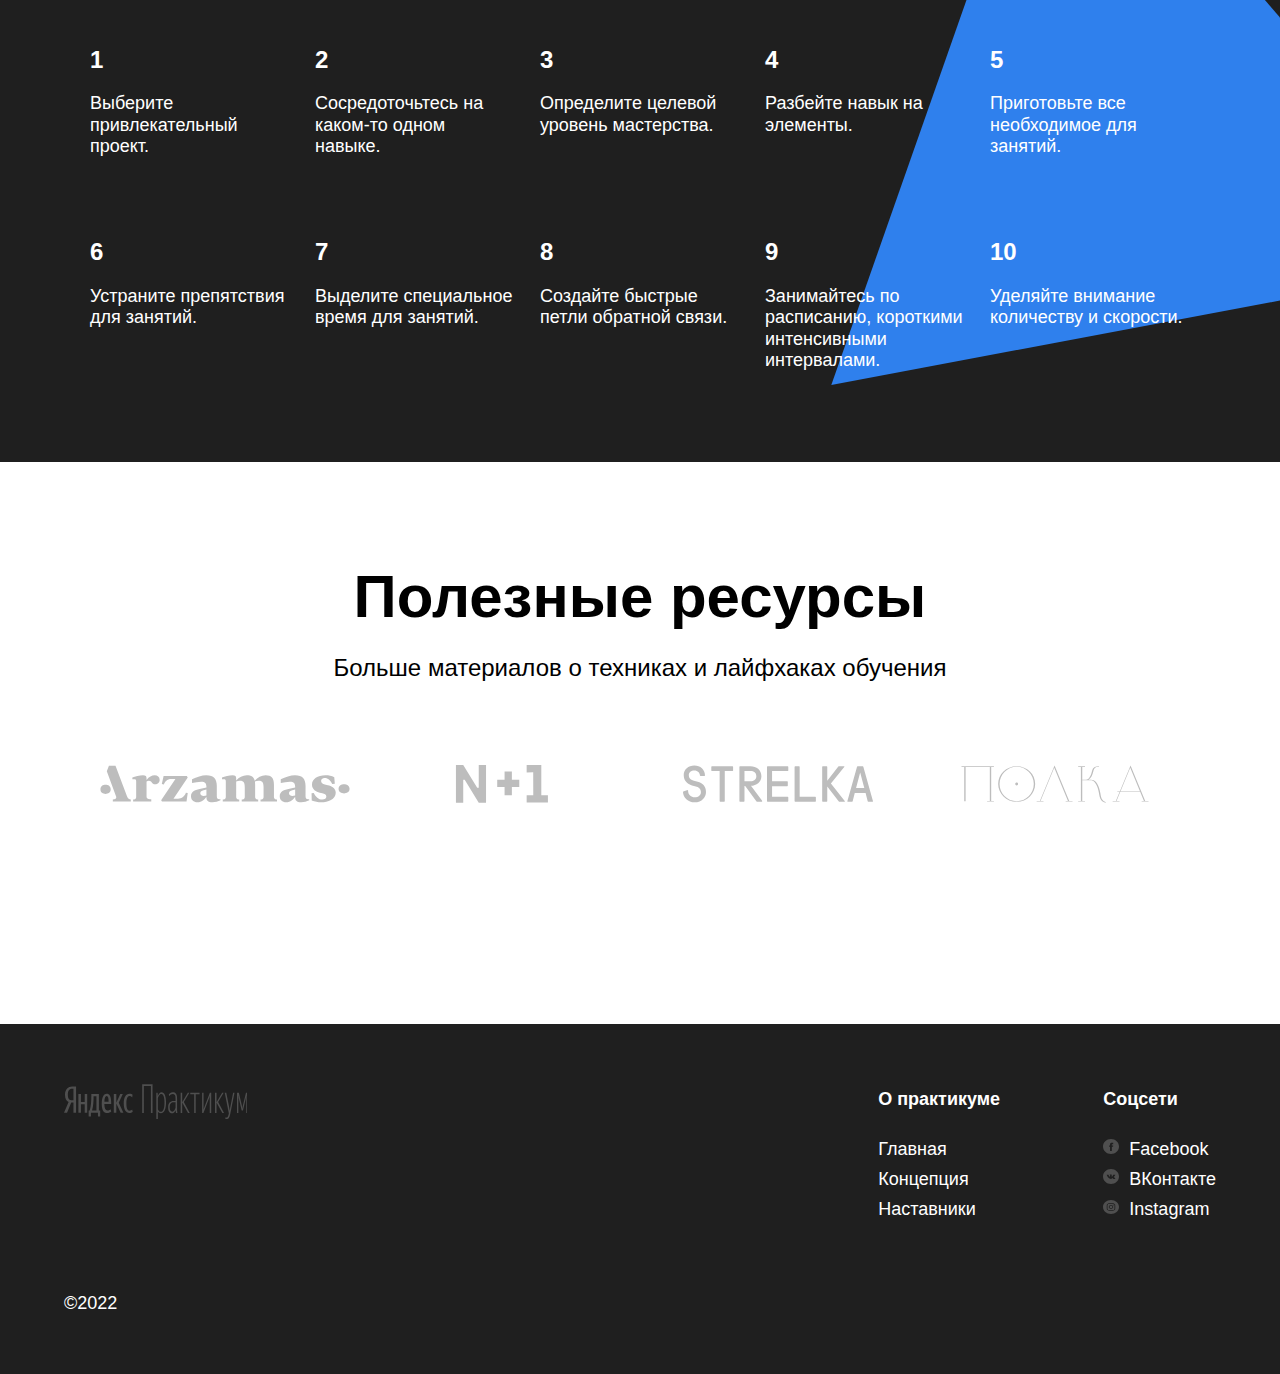
==== commit 6845bfc2: "now with nojekyll" ====
--- a/index.html
+++ b/index.html
@@ -218,7 +218,7 @@
       <div class='footer__columns'>
         <div class='footer__column footer__column_content_copyright'>
           <a href='#' class='logo logo_place_footer'></a>
-          <p class='footer__author'>&#169;2019. Виктор Абанькин</p>
+          <p class='footer__author'>&#169;2022</p>
         </div>
         <nav class='footer__column footer__column_content_info'>
           <h4 class='footer__column-heading'>О практикуме</h4>
--- a/pages/index.css
+++ b/pages/index.css
@@ -15,12 +15,16 @@
 @import url(../blocks/table/__text/table__text.css);
 @import url(../blocks/table/_theme/table_theme_dark.css);
 @import url(../blocks/feynman/feynman.css);
+@import url(../blocks/feynman/__image/feynman__image.css);
+@import url(../blocks/feynman/__link/feynman__link.css);
+@import url(../blocks/feynman/__title/feynman__title.css);
+@import url(../blocks/feynman/__subtitle/feynman__subtitle.css);
 @import url(../blocks/footer/footer.css);
 @import url(../blocks/footer/__author/footer__author.css);
 @import url(../blocks/footer/__column-heading/footer__column-heading.css);
 @import url(../blocks/footer/__column-link/footer__column-link.css);
 @import url(../blocks/footer/__column-links/footer__column-links.css);
-@import url(../blocks/footer/__column_content_copyright/footer__column_content_copyright.css);
+@import url(../blocks/footer/__column/_content/footer__column_content_copyright.css);
 @import url(../blocks/footer/__columns/footer__columns.css);
 @import url(../blocks/footer/__social-icon/footer__social-icon.css);
 @import url(../blocks/header/header.css);
@@ -48,7 +52,8 @@
 @import url(../blocks/page/page.css);
 @import url(../blocks/resources/resources.css);
 @import url(../blocks/resources/__logo-zone/resources__logo-zone.css);
-@import url(../blocks/resources/__logo/resources__logo.css);
+@import url(../blocks/resources/__logo-icon/resources__logo-icon.css);
+@import url(../blocks/resources/__logo-link/resources__logo-link.css);
 @import url(../blocks/section-subtitle/section-subtitle.css);
 @import url(../blocks/section-subtitle/_theme/section-subtitle_theme_dark.css);
 @import url(../blocks/section-title/section-title.css);
